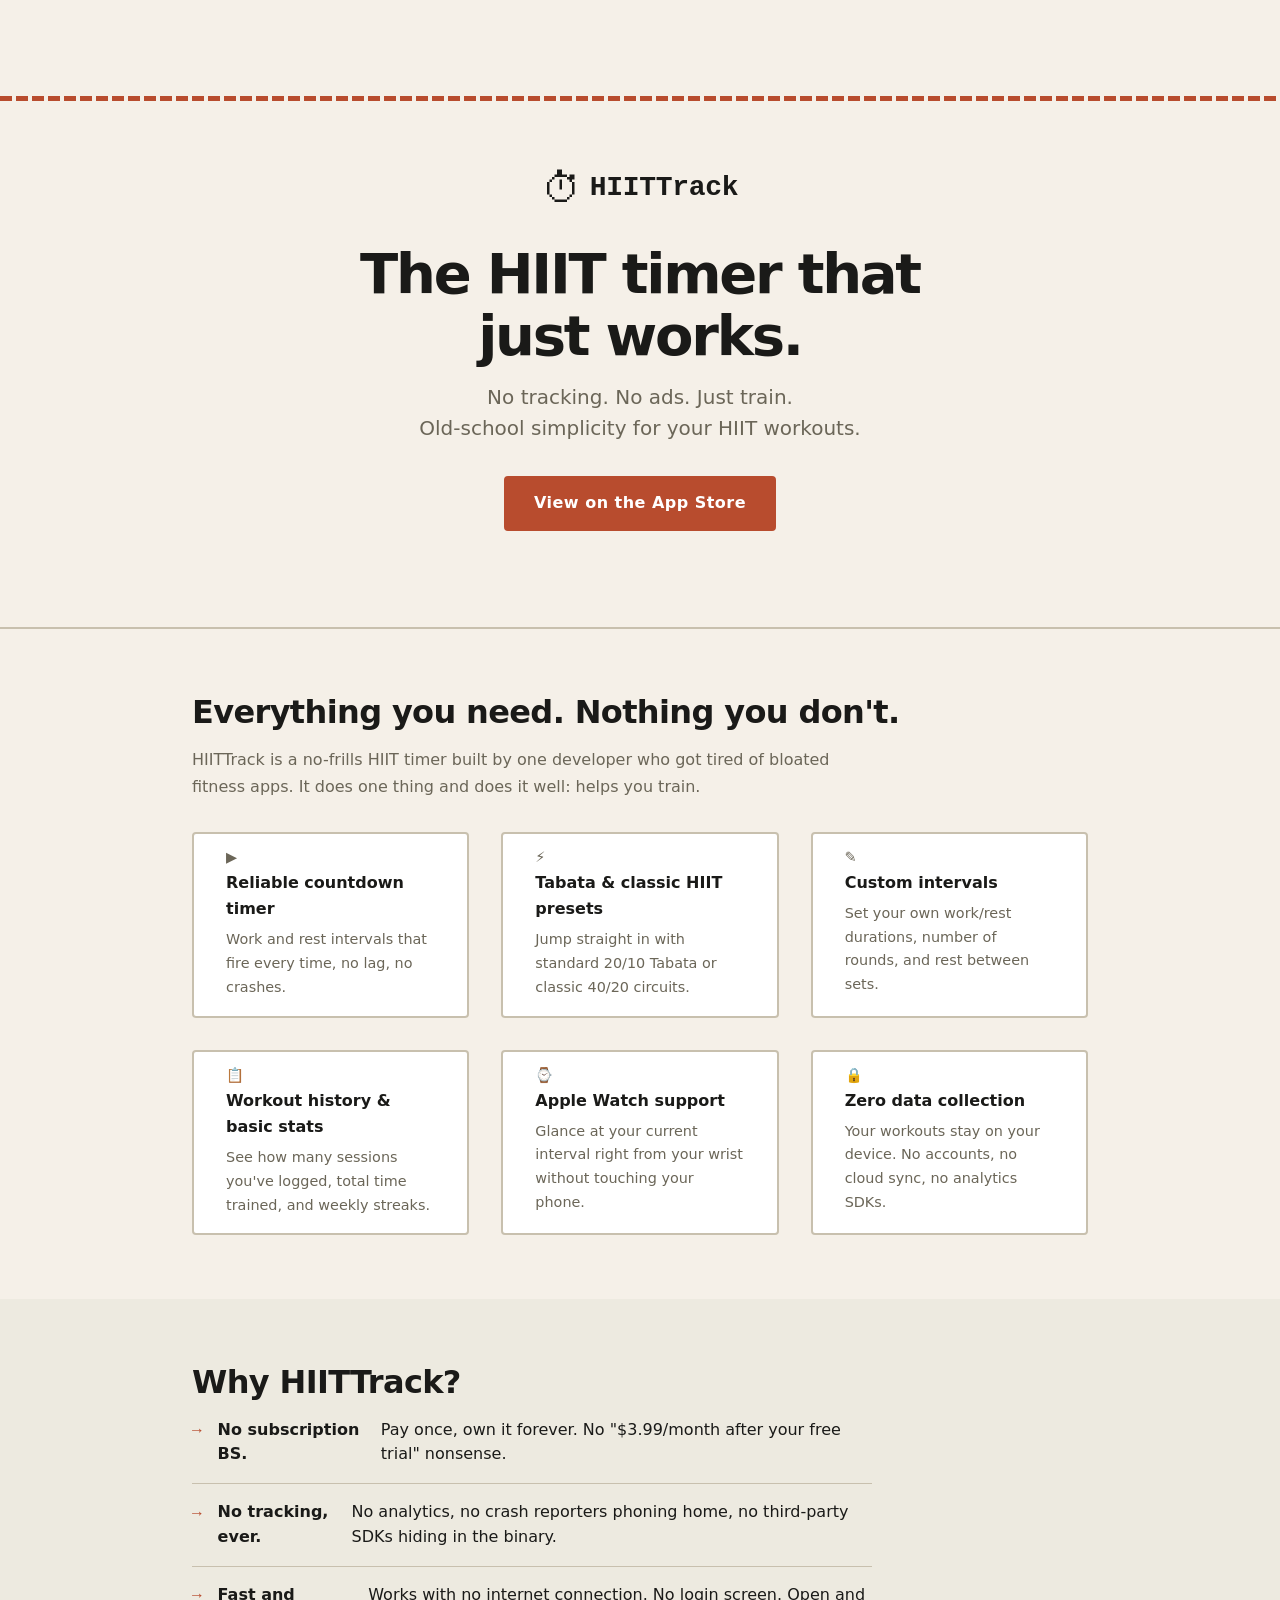
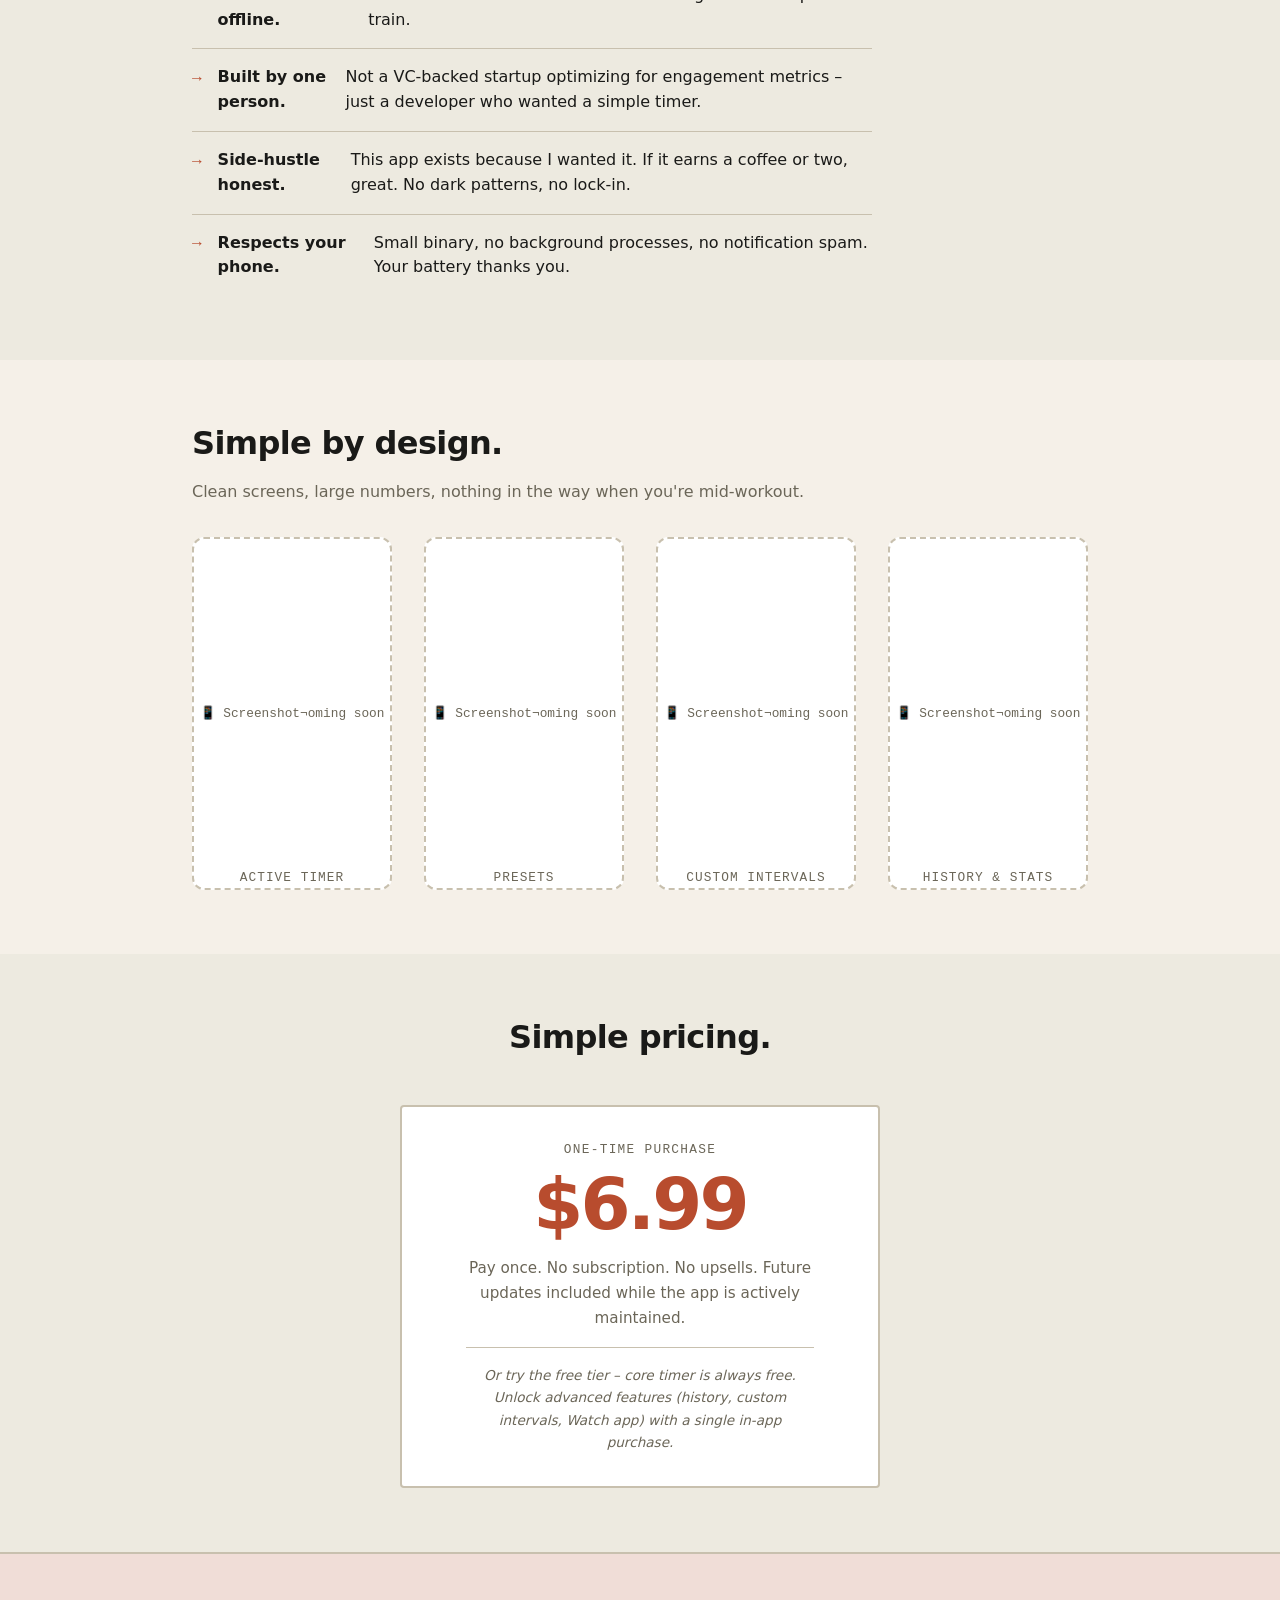
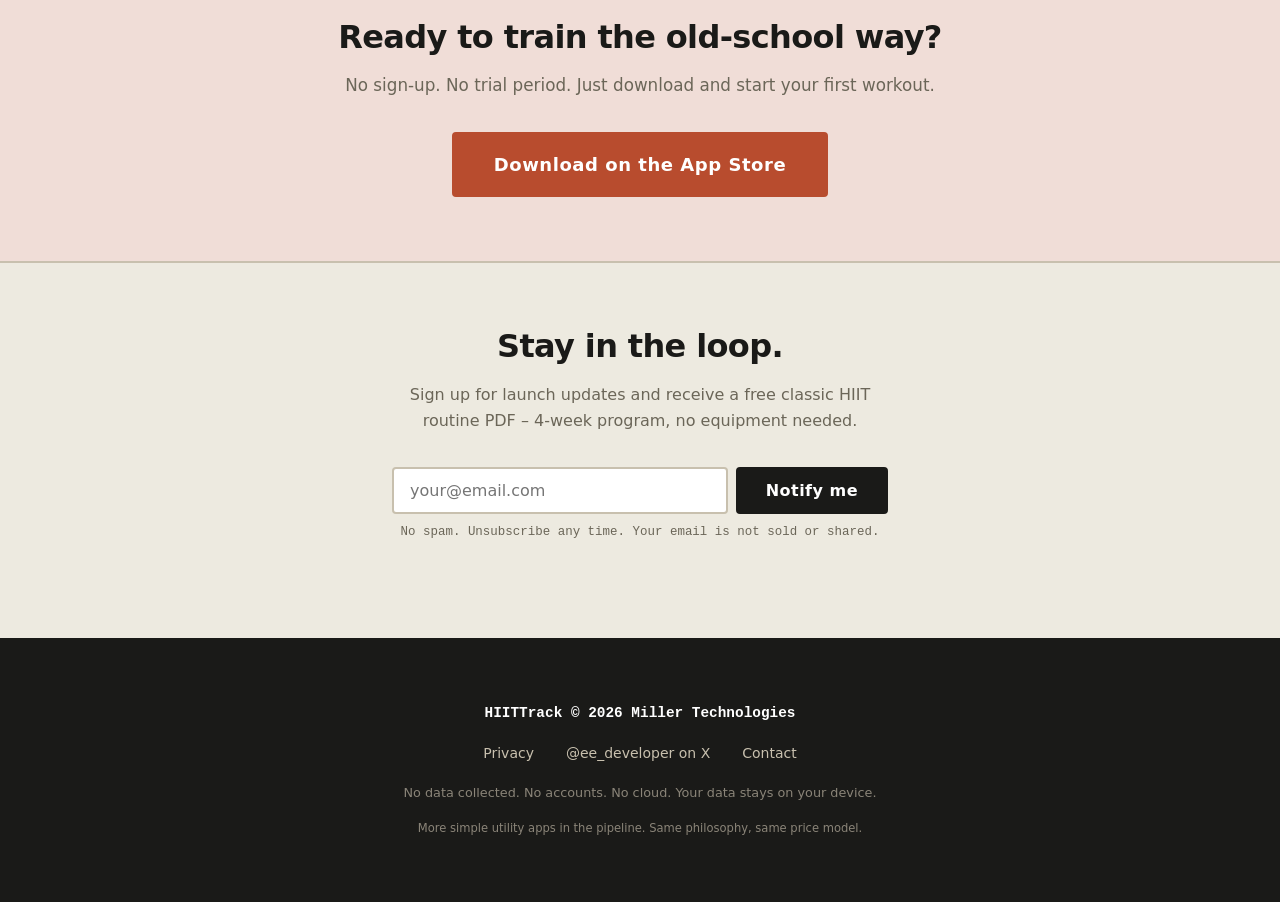
==== index.html @ 369be97a "Create HIITTrack landing site (index.html + style.css) and update README with deploy instructions Co" ====
<!DOCTYPE html>
<html lang="en">
<head>
  <meta charset="UTF-8" />
  <meta name="viewport" content="width=device-width, initial-scale=1.0" />
  <meta name="description" content="HIITTrack – No tracking, no ads, no subscriptions. A dead-simple HIIT timer and workout tracker for iOS. One-time purchase. Old-school reliability." />
  <meta name="theme-color" content="#f5f0e8" />
  <!-- Open Graph -->
  <meta property="og:title" content="HIITTrack – Simple HIIT Timer for iOS" />
  <meta property="og:description" content="No tracking. No ads. Just train. Old-school simplicity for your HIIT workouts." />
  <meta property="og:type" content="website" />
  <!-- Replace with real deployed URL -->
  <meta property="og:url" content="https://millertech.github.io/hiittrack-web/" />
  <title>HIITTrack – Simple HIIT Timer for iOS</title>
  <link rel="stylesheet" href="style.css" />
</head>
<body>

  <!-- ===================== HEADER / HERO ===================== -->
  <header>
    <div class="container">
      <div class="logo-row">
        <!-- Replace with real app icon image: <img src="icon.png" alt="HIITTrack app icon" class="app-icon" /> -->
        <span class="app-icon-placeholder" aria-hidden="true">⏱</span>
        <span class="app-wordmark">HIITTrack</span>
      </div>
      <h1 class="hero-headline">The HIIT timer that just&nbsp;works.</h1>
      <p class="hero-tagline">No tracking. No ads. Just train.<br />Old-school simplicity for your HIIT workouts.</p>
      <!-- Replace href with real App Store link -->
      <a href="https://apps.apple.com/" class="btn-primary" target="_blank" rel="noopener">
        View on the App Store
      </a>
      <!-- Uncomment when not yet launched:
      <p class="coming-soon">Coming soon to the App Store.</p>
      -->
    </div>
  </header>

  <main>

    <!-- ===================== APP DESCRIPTION ===================== -->
    <section id="features">
      <div class="container">
        <h2>Everything you need. Nothing you don't.</h2>
        <p class="section-intro">
          HIITTrack is a no-frills HIIT timer built by one developer who got tired of bloated fitness apps.
          It does one thing and does it well: helps you train.
        </p>
        <ul class="feature-grid">
          <li>
            <span class="feature-icon" aria-hidden="true">▶</span>
            <strong>Reliable countdown timer</strong>
            <span>Work and rest intervals that fire every time, no lag, no crashes.</span>
          </li>
          <li>
            <span class="feature-icon" aria-hidden="true">⚡</span>
            <strong>Tabata &amp; classic HIIT presets</strong>
            <span>Jump straight in with standard 20/10 Tabata or classic 40/20 circuits.</span>
          </li>
          <li>
            <span class="feature-icon" aria-hidden="true">✎</span>
            <strong>Custom intervals</strong>
            <span>Set your own work/rest durations, number of rounds, and rest between sets.</span>
          </li>
          <li>
            <span class="feature-icon" aria-hidden="true">📋</span>
            <strong>Workout history &amp; basic stats</strong>
            <span>See how many sessions you've logged, total time trained, and weekly streaks.</span>
          </li>
          <li>
            <span class="feature-icon" aria-hidden="true">⌚</span>
            <strong>Apple Watch support</strong>
            <span>Glance at your current interval right from your wrist without touching your phone.</span>
          </li>
          <li>
            <span class="feature-icon" aria-hidden="true">🔒</span>
            <strong>Zero data collection</strong>
            <span>Your workouts stay on your device. No accounts, no cloud sync, no analytics SDKs.</span>
          </li>
        </ul>
      </div>
    </section>

    <!-- ===================== WHY THIS APP ===================== -->
    <section id="why" class="section-alt">
      <div class="container">
        <h2>Why HIITTrack?</h2>
        <ul class="why-list">
          <li><span class="bullet" aria-hidden="true">→</span> <strong>No subscription BS.</strong> Pay once, own it forever. No "$3.99/month after your free trial" nonsense.</li>
          <li><span class="bullet" aria-hidden="true">→</span> <strong>No tracking, ever.</strong> No analytics, no crash reporters phoning home, no third-party SDKs hiding in the binary.</li>
          <li><span class="bullet" aria-hidden="true">→</span> <strong>Fast and offline.</strong> Works with no internet connection. No login screen. Open and train.</li>
          <li><span class="bullet" aria-hidden="true">→</span> <strong>Built by one person.</strong> Not a VC-backed startup optimizing for engagement metrics – just a developer who wanted a simple timer.</li>
          <li><span class="bullet" aria-hidden="true">→</span> <strong>Side-hustle honest.</strong> This app exists because I wanted it. If it earns a coffee or two, great. No dark patterns, no lock-in.</li>
          <li><span class="bullet" aria-hidden="true">→</span> <strong>Respects your phone.</strong> Small binary, no background processes, no notification spam. Your battery thanks you.</li>
        </ul>
      </div>
    </section>

    <!-- ===================== SCREENSHOTS ===================== -->
    <section id="screenshots">
      <div class="container">
        <h2>Simple by design.</h2>
        <p class="section-intro">Clean screens, large numbers, nothing in the way when you're mid-workout.</p>
        <div class="screenshot-grid">
          <!-- Replace src with real screenshot files when available -->
          <figure>
            <img src="screenshots/screen-timer.png" alt="HIITTrack timer screen showing active workout countdown" loading="lazy" onerror="this.parentElement.classList.add('placeholder-fig')" />
            <figcaption>Active timer</figcaption>
          </figure>
          <figure>
            <img src="screenshots/screen-presets.png" alt="HIITTrack preset selection screen" loading="lazy" onerror="this.parentElement.classList.add('placeholder-fig')" />
            <figcaption>Presets</figcaption>
          </figure>
          <figure>
            <img src="screenshots/screen-custom.png" alt="HIITTrack custom interval configuration screen" loading="lazy" onerror="this.parentElement.classList.add('placeholder-fig')" />
            <figcaption>Custom intervals</figcaption>
          </figure>
          <figure>
            <img src="screenshots/screen-history.png" alt="HIITTrack workout history and stats screen" loading="lazy" onerror="this.parentElement.classList.add('placeholder-fig')" />
            <figcaption>History &amp; stats</figcaption>
          </figure>
        </div>
      </div>
    </section>

    <!-- ===================== PRICING ===================== -->
    <section id="pricing" class="section-alt">
      <div class="container pricing-container">
        <h2>Simple pricing.</h2>
        <div class="pricing-box">
          <p class="price-label">One-time purchase</p>
          <!-- Replace with actual price -->
          <p class="price-amount">$6.99</p>
          <p class="price-detail">Pay once. No subscription. No upsells. Future updates included while the app is actively maintained.</p>
          <p class="price-note">Or try the free tier – core timer is always free. Unlock advanced features (history, custom intervals, Watch app) with a single in-app purchase.</p>
        </div>
      </div>
    </section>

    <!-- ===================== CALL TO ACTION ===================== -->
    <section id="cta">
      <div class="container cta-container">
        <h2>Ready to train the old-school way?</h2>
        <p>No sign-up. No trial period. Just download and start your first workout.</p>
        <!-- Replace href with real App Store link -->
        <a href="https://apps.apple.com/" class="btn-primary btn-large" target="_blank" rel="noopener">
          <!-- Replace with real App Store badge SVG if desired -->
          Download on the App Store
        </a>
        <!-- Uncomment if not yet live:
        <p class="coming-soon">Not available yet – sign up below to be notified at launch.</p>
        -->
      </div>
    </section>

    <!-- ===================== EMAIL SIGNUP ===================== -->
    <section id="signup" class="section-alt">
      <div class="container signup-container">
        <h2>Stay in the loop.</h2>
        <p>Sign up for launch updates and receive a free classic HIIT routine PDF – 4-week program, no equipment needed.</p>

        <!--
          EMAIL FORM PLACEHOLDER
          ─────────────────────────────────────────────────────────────────────
          Replace the block below with your actual email provider embed code.
          Supported options (all free tiers available):
            • ConvertKit:  https://convertkit.com  → Landing Pages & Forms → Embed
            • Mailchimp:   https://mailchimp.com   → Audience → Signup forms → Embedded form
            • Beehiiv:     https://beehiiv.com     → Grow → Forms → Embed
          Paste the provider's <script> / <form> snippet in place of the
          <div class="email-placeholder"> block below.
          ─────────────────────────────────────────────────────────────────────
        -->
        <div class="email-placeholder">
          <form class="email-form" action="#" method="post" onsubmit="return false;">
            <label for="signup-email" class="sr-only">Email address</label>
            <input
              type="email"
              id="signup-email"
              name="email"
              placeholder="your@email.com"
              required
              autocomplete="email"
            />
            <button type="submit" class="btn-secondary">Notify me</button>
          </form>
          <p class="form-note">No spam. Unsubscribe any time. Your email is not sold or shared.</p>
        </div>
        <!-- End email form placeholder -->

      </div>
    </section>

  </main>

  <!-- ===================== FOOTER ===================== -->
  <footer>
    <div class="container footer-inner">
      <p class="footer-brand">HIITTrack &copy; <span id="year"></span> Miller Technologies</p>
      <nav class="footer-links" aria-label="Footer links">
        <!-- Replace with real privacy policy page or anchor if you create one -->
        <a href="#privacy">Privacy</a>
        <!-- Replace with real Twitter/X profile link -->
        <a href="https://x.com/ee_developer" target="_blank" rel="noopener">@ee_developer on X</a>
        <a href="mailto:support@millertech.dev">Contact</a>
      </nav>
      <p class="footer-note">No data collected. No accounts. No cloud. Your data stays on your device.</p>
      <p class="footer-note small">More simple utility apps in the pipeline. Same philosophy, same price model.</p>
    </div>
  </footer>

  <!-- Minimal inline JS: just set the copyright year dynamically -->
  <script>
    document.getElementById('year').textContent = new Date().getFullYear();
  </script>

</body>
</html>
---- style.css ----
/* ============================================================
   HIITTrack – style.css
   Retro-inspired, clean, mobile-first layout
   ============================================================ */

/* ── Reset & Base ─────────────────────────────────────────── */
*, *::before, *::after {
  box-sizing: border-box;
  margin: 0;
  padding: 0;
}

:root {
  /* Color palette – neutral light with warm paper tones */
  --color-bg:          #f5f0e8;
  --color-surface:     #ffffff;
  --color-surface-alt: #edeae0;
  --color-border:      #c8c0ae;
  --color-text:        #1a1a18;
  --color-text-muted:  #6b6658;
  --color-accent:      #b84c2e;   /* retro orange-red */
  --color-accent-dark: #8f3520;
  --color-accent-light:#f0ddd7;

  /* Typography */
  --font-sans:  system-ui, -apple-system, "Segoe UI", Helvetica, Arial, sans-serif;
  --font-mono:  "Courier New", Courier, monospace;

  /* Spacing */
  --space-xs:   0.5rem;
  --space-sm:   1rem;
  --space-md:   2rem;
  --space-lg:   4rem;
  --space-xl:   6rem;

  /* Misc */
  --radius:     4px;
  --border:     2px solid var(--color-border);
  --max-width:  960px;
}

html {
  scroll-behavior: smooth;
}

body {
  font-family: var(--font-sans);
  font-size: 1rem;
  line-height: 1.65;
  color: var(--color-text);
  background-color: var(--color-bg);
}

img {
  max-width: 100%;
  height: auto;
  display: block;
}

a {
  color: var(--color-accent);
  text-decoration: underline;
}
a:hover,
a:focus-visible {
  color: var(--color-accent-dark);
}

/* ── Utility ──────────────────────────────────────────────── */
.container {
  width: 100%;
  max-width: var(--max-width);
  margin-inline: auto;
  padding-inline: var(--space-md);
}

.sr-only {
  position: absolute;
  width: 1px; height: 1px;
  padding: 0; margin: -1px;
  overflow: hidden;
  clip: rect(0,0,0,0);
  white-space: nowrap;
  border: 0;
}

/* ── Buttons ──────────────────────────────────────────────── */
.btn-primary,
.btn-secondary {
  display: inline-block;
  padding: 0.75rem 1.75rem;
  font-family: var(--font-sans);
  font-size: 1rem;
  font-weight: 700;
  letter-spacing: 0.03em;
  text-decoration: none;
  border-radius: var(--radius);
  cursor: pointer;
  transition: background-color 0.15s, color 0.15s, transform 0.1s;
}

.btn-primary {
  background-color: var(--color-accent);
  color: #fff;
  border: 2px solid var(--color-accent);
}
.btn-primary:hover,
.btn-primary:focus-visible {
  background-color: var(--color-accent-dark);
  border-color: var(--color-accent-dark);
  color: #fff;
  transform: translateY(-1px);
}

.btn-large {
  font-size: 1.125rem;
  padding: 1rem 2.5rem;
}

.btn-secondary {
  background-color: var(--color-text);
  color: #fff;
  border: 2px solid var(--color-text);
}
.btn-secondary:hover,
.btn-secondary:focus-visible {
  background-color: #333;
  border-color: #333;
  color: #fff;
  transform: translateY(-1px);
}

/* ── Section shared ───────────────────────────────────────── */
section {
  padding-block: var(--space-lg);
}

.section-alt {
  background-color: var(--color-surface-alt);
}

h2 {
  font-size: clamp(1.5rem, 3vw, 2rem);
  font-weight: 800;
  letter-spacing: -0.02em;
  line-height: 1.2;
  margin-bottom: var(--space-sm);
}

.section-intro {
  max-width: 640px;
  color: var(--color-text-muted);
  margin-bottom: var(--space-md);
}

/* ── Header / Hero ────────────────────────────────────────── */
header {
  background-color: var(--color-bg);
  border-bottom: var(--border);
  padding-block: var(--space-xl);
  text-align: center;
}

/* Retro top rule */
header::before {
  content: "";
  display: block;
  height: 5px;
  background: repeating-linear-gradient(
    90deg,
    var(--color-accent) 0px,
    var(--color-accent) 12px,
    transparent 12px,
    transparent 16px
  );
  margin-bottom: var(--space-lg);
}

.logo-row {
  display: flex;
  align-items: center;
  justify-content: center;
  gap: var(--space-xs);
  margin-bottom: var(--space-md);
}

.app-icon-placeholder {
  font-size: 2.5rem;
  line-height: 1;
}

/* Replace with real icon: <img src="icon.png" class="app-icon" /> */
.app-icon {
  width: 60px;
  height: 60px;
  border-radius: 14px;
}

.app-wordmark {
  font-family: var(--font-mono);
  font-size: 1.75rem;
  font-weight: 700;
  letter-spacing: -0.01em;
  color: var(--color-text);
}

.hero-headline {
  font-size: clamp(2rem, 6vw, 3.5rem);
  font-weight: 900;
  letter-spacing: -0.04em;
  line-height: 1.1;
  margin-bottom: var(--space-sm);
  max-width: 700px;
  margin-inline: auto;
}

.hero-tagline {
  font-size: clamp(1rem, 2.5vw, 1.25rem);
  color: var(--color-text-muted);
  margin-bottom: var(--space-md);
  line-height: 1.55;
}

.coming-soon {
  display: inline-block;
  margin-top: var(--space-sm);
  font-family: var(--font-mono);
  font-size: 0.875rem;
  color: var(--color-text-muted);
  border: 1px dashed var(--color-border);
  padding: 0.35rem 0.8rem;
  border-radius: var(--radius);
}

/* ── Features grid ────────────────────────────────────────── */
.feature-grid {
  list-style: none;
  display: grid;
  grid-template-columns: repeat(auto-fill, minmax(260px, 1fr));
  gap: var(--space-md);
  margin-top: var(--space-md);
}

.feature-grid li {
  display: flex;
  flex-direction: column;
  gap: 0.35rem;
  padding: var(--space-sm) var(--space-md);
  background: var(--color-surface);
  border: var(--border);
  border-radius: var(--radius);
}

.feature-icon {
  font-size: 1.4rem;
  line-height: 1;
}

.feature-grid strong {
  font-size: 1rem;
  font-weight: 700;
}

.feature-grid span {
  font-size: 0.9rem;
  color: var(--color-text-muted);
}

/* ── Why list ─────────────────────────────────────────────── */
.why-list {
  list-style: none;
  display: flex;
  flex-direction: column;
  gap: var(--space-sm);
  margin-top: var(--space-sm);
  max-width: 680px;
}

.why-list li {
  display: flex;
  gap: var(--space-sm);
  font-size: 1rem;
  line-height: 1.55;
  padding-bottom: var(--space-sm);
  border-bottom: 1px solid var(--color-border);
}

.why-list li:last-child {
  border-bottom: none;
}

.bullet {
  flex-shrink: 0;
  font-family: var(--font-mono);
  font-weight: 700;
  color: var(--color-accent);
  margin-top: 0.1em;
}

/* ── Screenshots ──────────────────────────────────────────── */
.screenshot-grid {
  display: grid;
  grid-template-columns: repeat(auto-fill, minmax(180px, 1fr));
  gap: var(--space-md);
  margin-top: var(--space-md);
}

.screenshot-grid figure {
  display: flex;
  flex-direction: column;
  align-items: center;
  gap: var(--space-xs);
}

.screenshot-grid img {
  width: 100%;
  border: var(--border);
  border-radius: 12px;
  background-color: var(--color-surface-alt);
  /* Ensures placeholder box is visible before real images are added */
  min-height: 320px;
  object-fit: cover;
}

/* Shown when the image src 404s */
.screenshot-grid .placeholder-fig img {
  opacity: 0;
}
.screenshot-grid .placeholder-fig {
  position: relative;
  border: 2px dashed var(--color-border);
  border-radius: 12px;
  min-height: 340px;
  background-color: var(--color-surface);
  display: flex;
  flex-direction: column;
  align-items: center;
  justify-content: center;
}
.screenshot-grid .placeholder-fig::before {
  content: "📱 Screenshot\Acoming soon";  /* \A = newline in CSS content */
  white-space: pre;
  text-align: center;
  font-family: var(--font-mono);
  font-size: 0.8rem;
  color: var(--color-text-muted);
  position: absolute;
  top: 50%;
  left: 50%;
  transform: translate(-50%, -50%);
  line-height: 1.8;
}

.screenshot-grid figcaption {
  font-size: 0.8rem;
  font-family: var(--font-mono);
  color: var(--color-text-muted);
  text-transform: uppercase;
  letter-spacing: 0.08em;
}

/* ── Pricing ──────────────────────────────────────────────── */
.pricing-container {
  text-align: center;
}

.pricing-box {
  display: inline-block;
  margin-top: var(--space-md);
  padding: var(--space-md) var(--space-lg);
  background: var(--color-surface);
  border: var(--border);
  border-radius: var(--radius);
  max-width: 480px;
  text-align: center;
}

.price-label {
  font-family: var(--font-mono);
  font-size: 0.8rem;
  text-transform: uppercase;
  letter-spacing: 0.1em;
  color: var(--color-text-muted);
  margin-bottom: var(--space-xs);
}

.price-amount {
  font-size: clamp(3rem, 8vw, 4.5rem);
  font-weight: 900;
  letter-spacing: -0.04em;
  color: var(--color-accent);
  line-height: 1;
  margin-bottom: var(--space-sm);
}

.price-detail {
  font-size: 0.95rem;
  color: var(--color-text-muted);
  margin-bottom: var(--space-sm);
}

.price-note {
  font-size: 0.85rem;
  color: var(--color-text-muted);
  font-style: italic;
  border-top: 1px solid var(--color-border);
  padding-top: var(--space-sm);
}

/* ── Call to Action ───────────────────────────────────────── */
#cta {
  background-color: var(--color-accent-light);
  border-top: var(--border);
  border-bottom: var(--border);
}

.cta-container {
  text-align: center;
}

.cta-container p {
  color: var(--color-text-muted);
  margin-bottom: var(--space-md);
  font-size: 1.05rem;
}

/* ── Email Signup ─────────────────────────────────────────── */
.signup-container {
  max-width: 560px;
  text-align: center;
}

.signup-container p {
  color: var(--color-text-muted);
  margin-bottom: var(--space-md);
}

.email-placeholder {
  margin-top: var(--space-sm);
}

.email-form {
  display: flex;
  gap: var(--space-xs);
  flex-wrap: wrap;
  justify-content: center;
}

.email-form input[type="email"] {
  flex: 1 1 220px;
  padding: 0.75rem 1rem;
  font-size: 1rem;
  font-family: var(--font-sans);
  border: var(--border);
  border-radius: var(--radius);
  background: var(--color-surface);
  color: var(--color-text);
  outline: none;
  min-width: 0;
}

.email-form input[type="email"]:focus {
  border-color: var(--color-accent);
  box-shadow: 0 0 0 3px var(--color-accent-light);
}

.form-note {
  margin-top: var(--space-xs);
  font-size: 0.78rem;
  color: var(--color-text-muted);
  font-family: var(--font-mono);
}

/* ── Footer ───────────────────────────────────────────────── */
footer {
  background-color: var(--color-text);
  color: #d8d4cc;
  padding-block: var(--space-lg);
  text-align: center;
}

.footer-inner {
  display: flex;
  flex-direction: column;
  align-items: center;
  gap: var(--space-sm);
}

.footer-brand {
  font-family: var(--font-mono);
  font-size: 0.9rem;
  font-weight: 700;
  color: #fff;
}

.footer-links {
  display: flex;
  flex-wrap: wrap;
  justify-content: center;
  gap: var(--space-sm) var(--space-md);
}

.footer-links a {
  color: #c8c0ae;
  font-size: 0.875rem;
  text-decoration: none;
  border-bottom: 1px solid transparent;
  transition: border-color 0.15s, color 0.15s;
}
.footer-links a:hover,
.footer-links a:focus-visible {
  color: #fff;
  border-bottom-color: #fff;
}

.footer-note {
  font-size: 0.8rem;
  color: #8a8478;
  max-width: 520px;
}

.footer-note.small {
  font-size: 0.72rem;
}

/* ── Responsive tweaks ────────────────────────────────────── */
@media (max-width: 640px) {
  header {
    padding-block: var(--space-lg);
  }

  header::before {
    margin-bottom: var(--space-md);
  }

  .feature-grid {
    grid-template-columns: 1fr;
  }

  .screenshot-grid {
    grid-template-columns: repeat(2, 1fr);
  }

  .pricing-box {
    padding: var(--space-md);
  }

  .btn-large {
    font-size: 1rem;
    padding: 0.85rem 1.75rem;
  }
}

@media (max-width: 400px) {
  .screenshot-grid {
    grid-template-columns: 1fr 1fr;
  }

  .email-form {
    flex-direction: column;
  }

  .email-form input[type="email"],
  .email-form .btn-secondary {
    width: 100%;
  }
}

/* ── Print ────────────────────────────────────────────────── */
@media print {
  header::before,
  .btn-primary,
  .btn-secondary,
  #signup {
    display: none;
  }
}
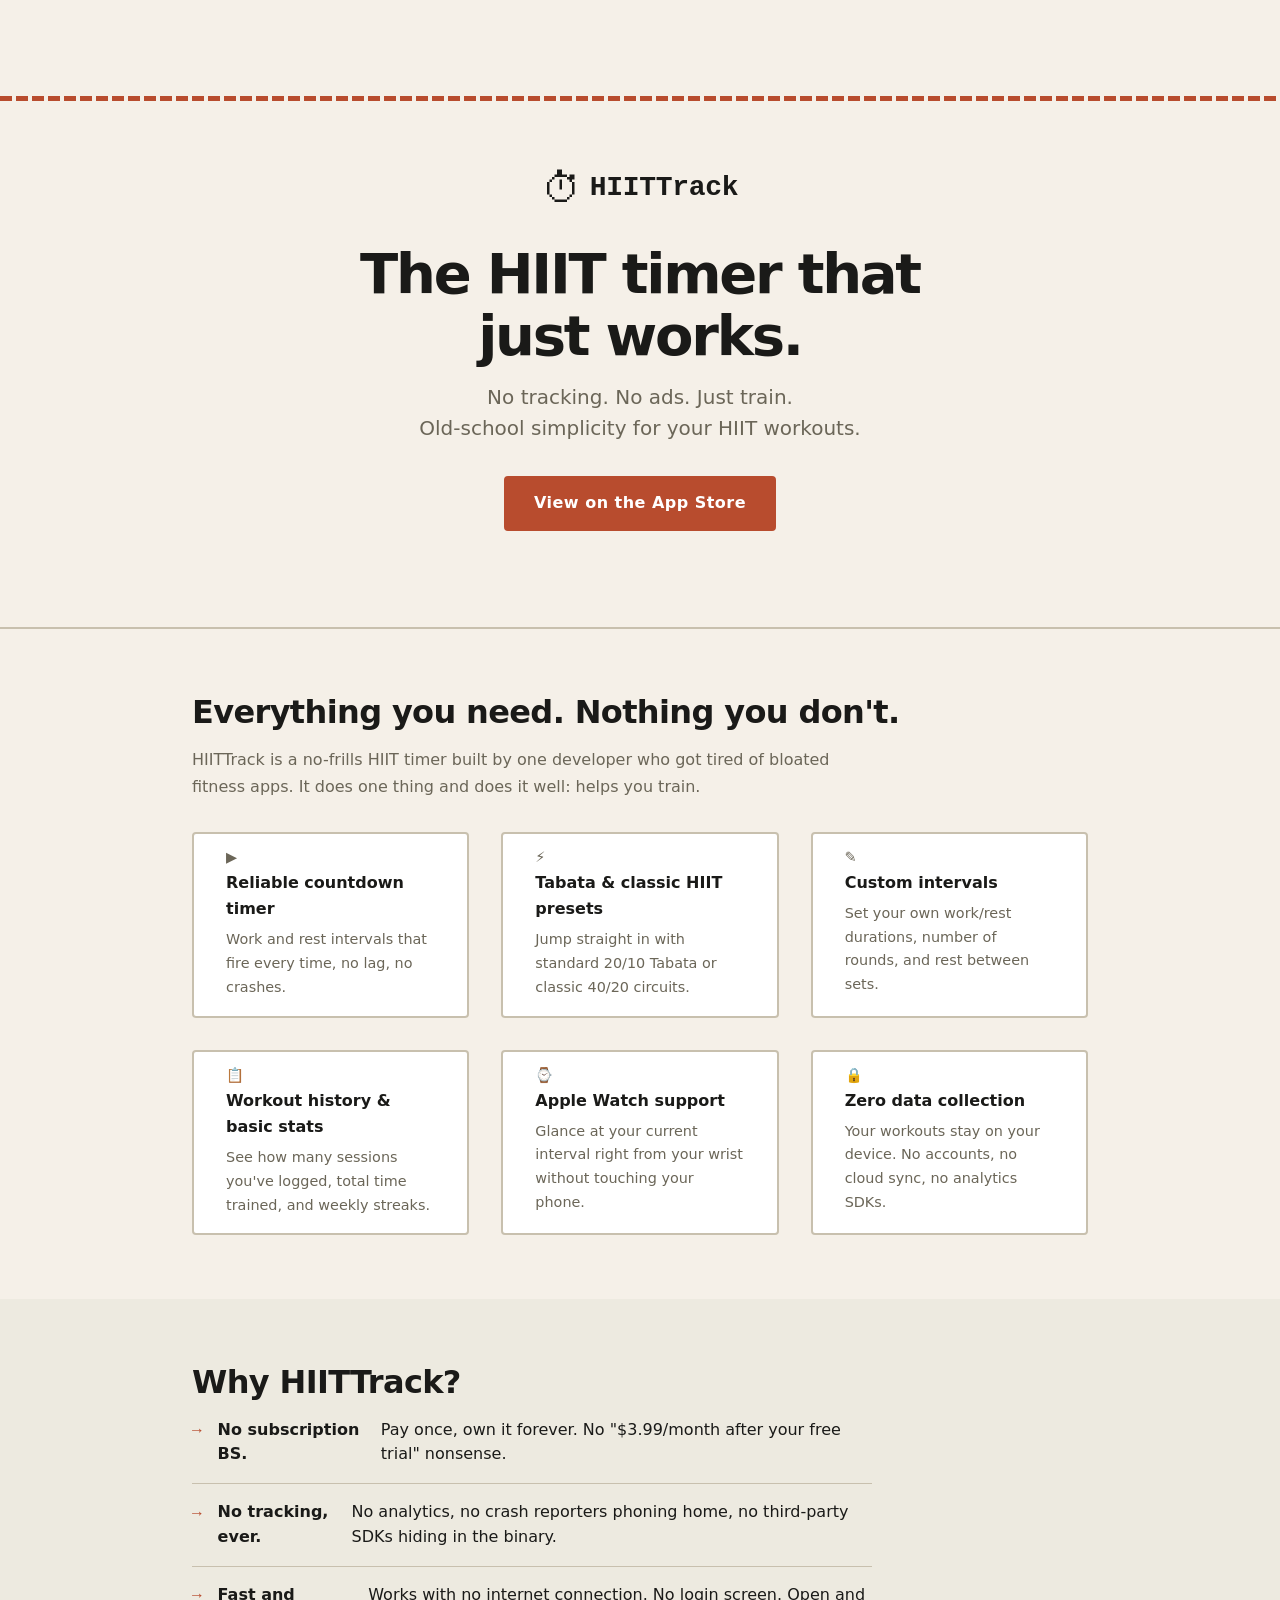
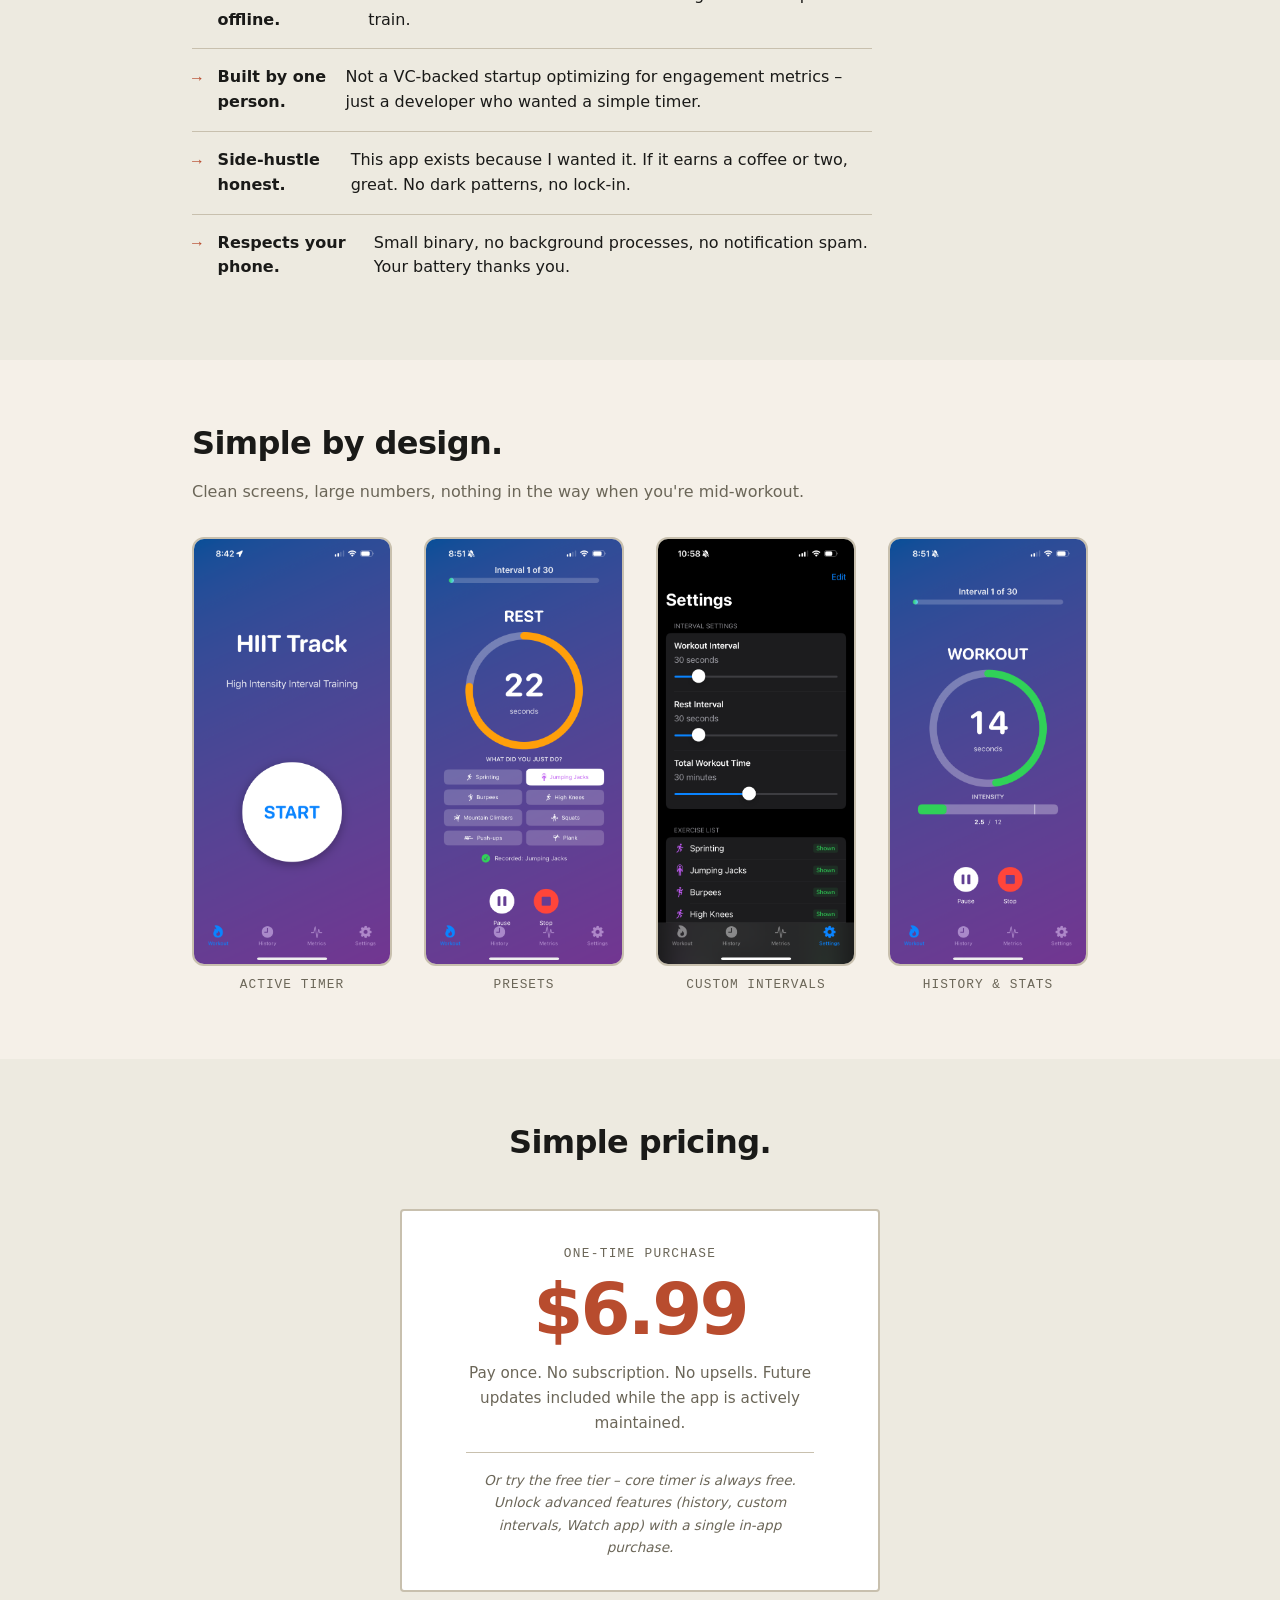
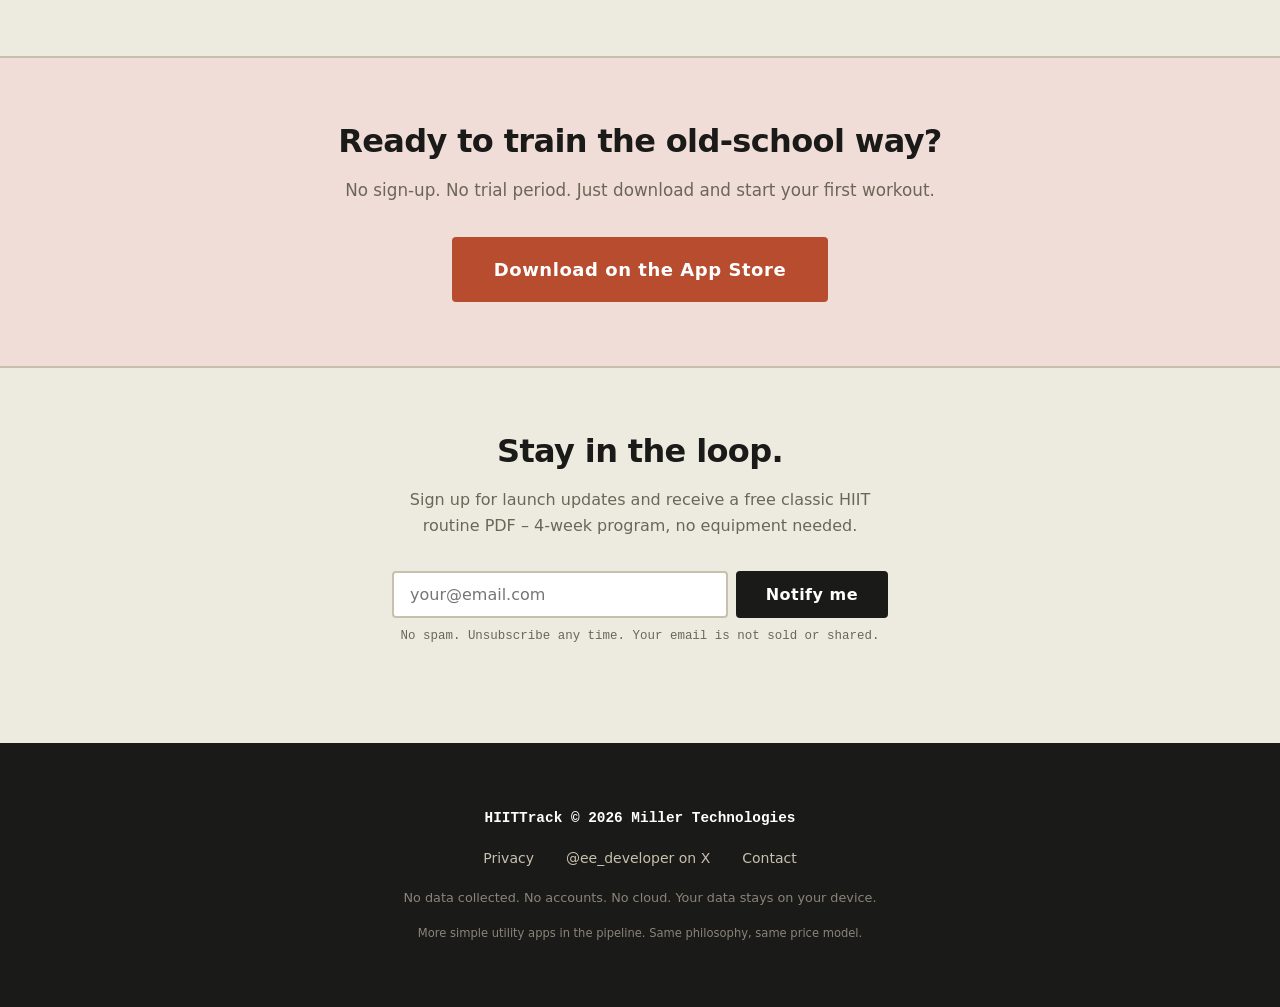
==== commit cea263a6: "update" ====
--- a/index.html
+++ b/index.html
@@ -10,7 +10,7 @@
   <meta property="og:description" content="No tracking. No ads. Just train. Old-school simplicity for your HIIT workouts." />
   <meta property="og:type" content="website" />
   <!-- Replace with real deployed URL -->
-  <meta property="og:url" content="https://millertech.github.io/hiittrack-web/" />
+  <meta property="og:url" content="https://www.hiittrack.com/" />
   <title>HIITTrack – Simple HIIT Timer for iOS</title>
   <link rel="stylesheet" href="style.css" />
 </head>
@@ -104,19 +104,19 @@
         <div class="screenshot-grid">
           <!-- Replace src with real screenshot files when available -->
           <figure>
-            <img src="screenshots/screen-timer.png" alt="HIITTrack timer screen showing active workout countdown" loading="lazy" onerror="this.parentElement.classList.add('placeholder-fig')" />
+            <img src="screenshots/screen-timer.PNG" alt="HIITTrack timer screen showing active workout countdown" loading="lazy" onerror="this.parentElement.classList.add('placeholder-fig')" />
             <figcaption>Active timer</figcaption>
           </figure>
           <figure>
-            <img src="screenshots/screen-presets.png" alt="HIITTrack preset selection screen" loading="lazy" onerror="this.parentElement.classList.add('placeholder-fig')" />
+            <img src="screenshots/screen-presets.PNG" alt="HIITTrack preset selection screen" loading="lazy" onerror="this.parentElement.classList.add('placeholder-fig')" />
             <figcaption>Presets</figcaption>
           </figure>
           <figure>
-            <img src="screenshots/screen-custom.png" alt="HIITTrack custom interval configuration screen" loading="lazy" onerror="this.parentElement.classList.add('placeholder-fig')" />
+            <img src="screenshots/screen-custom.PNG" alt="HIITTrack custom interval configuration screen" loading="lazy" onerror="this.parentElement.classList.add('placeholder-fig')" />
             <figcaption>Custom intervals</figcaption>
           </figure>
           <figure>
-            <img src="screenshots/screen-history.png" alt="HIITTrack workout history and stats screen" loading="lazy" onerror="this.parentElement.classList.add('placeholder-fig')" />
+            <img src="screenshots/screen-history.PNG" alt="HIITTrack workout history and stats screen" loading="lazy" onerror="this.parentElement.classList.add('placeholder-fig')" />
             <figcaption>History &amp; stats</figcaption>
           </figure>
         </div>
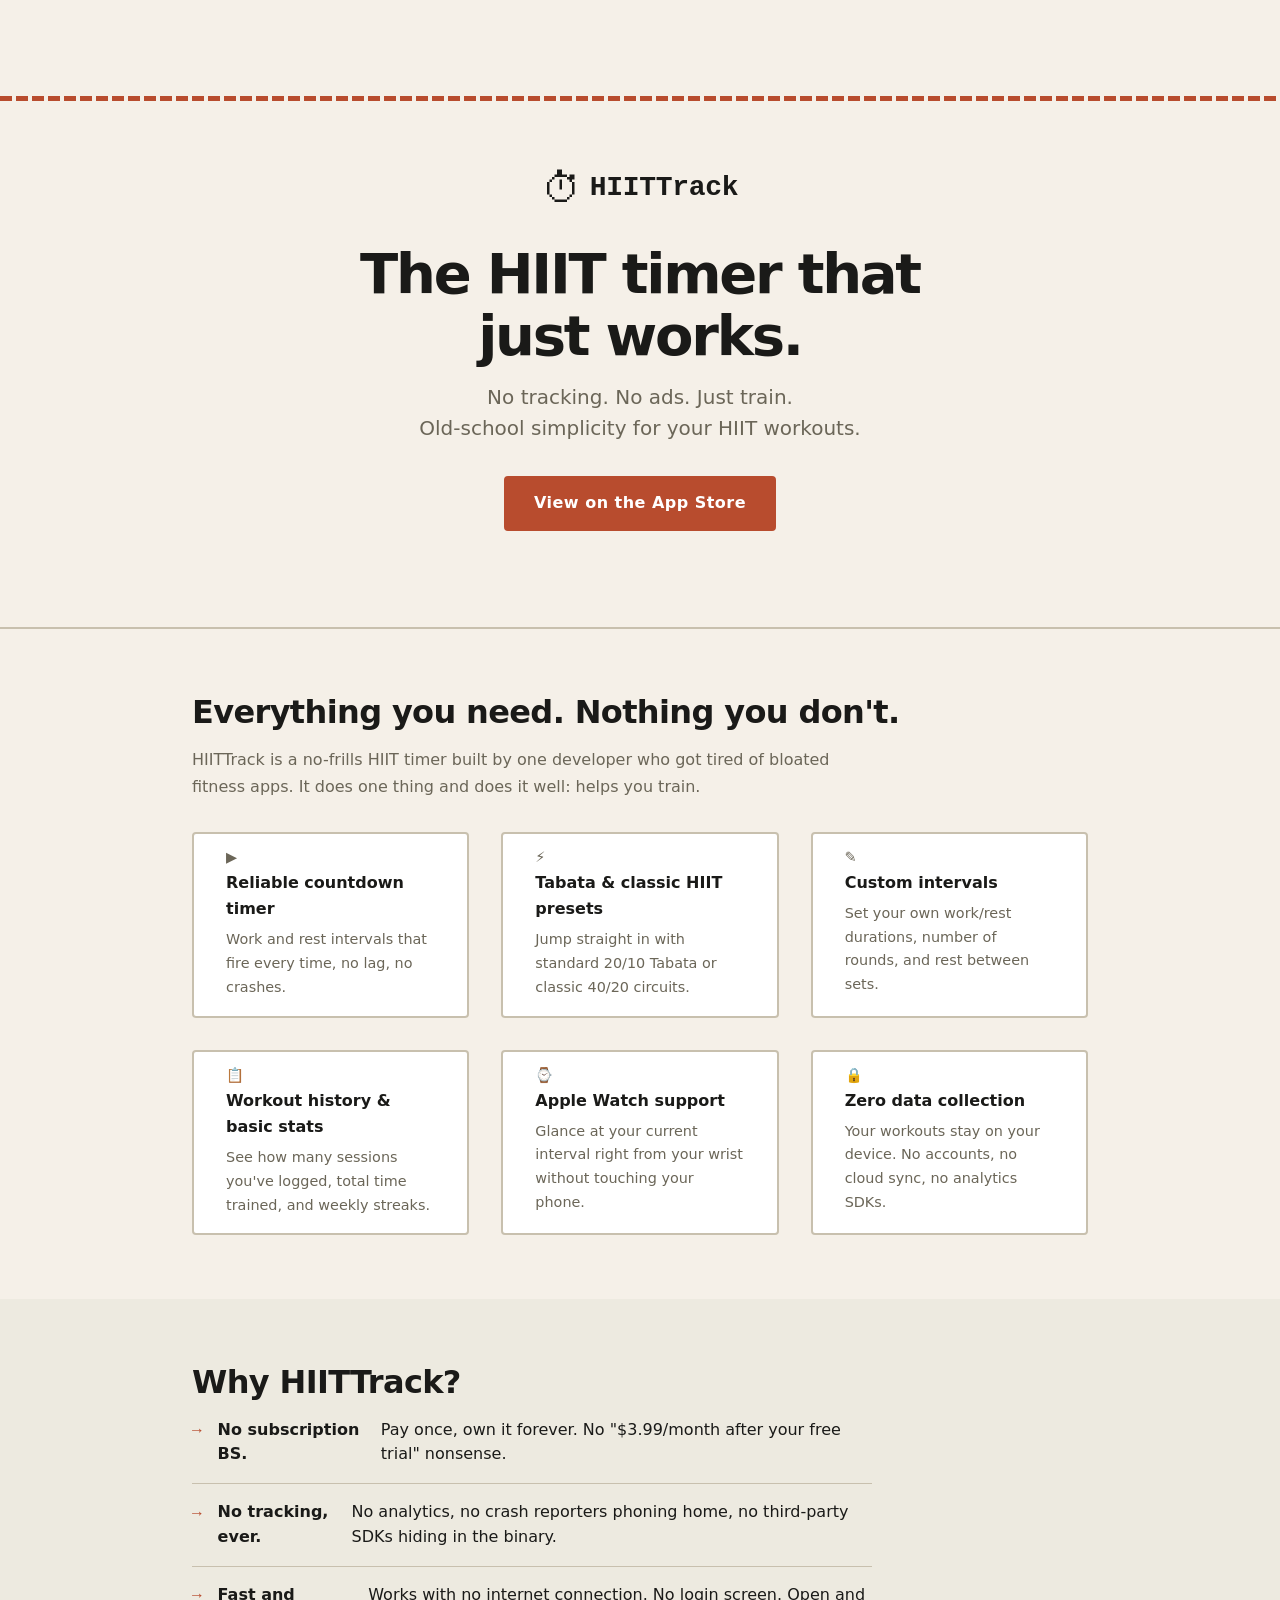
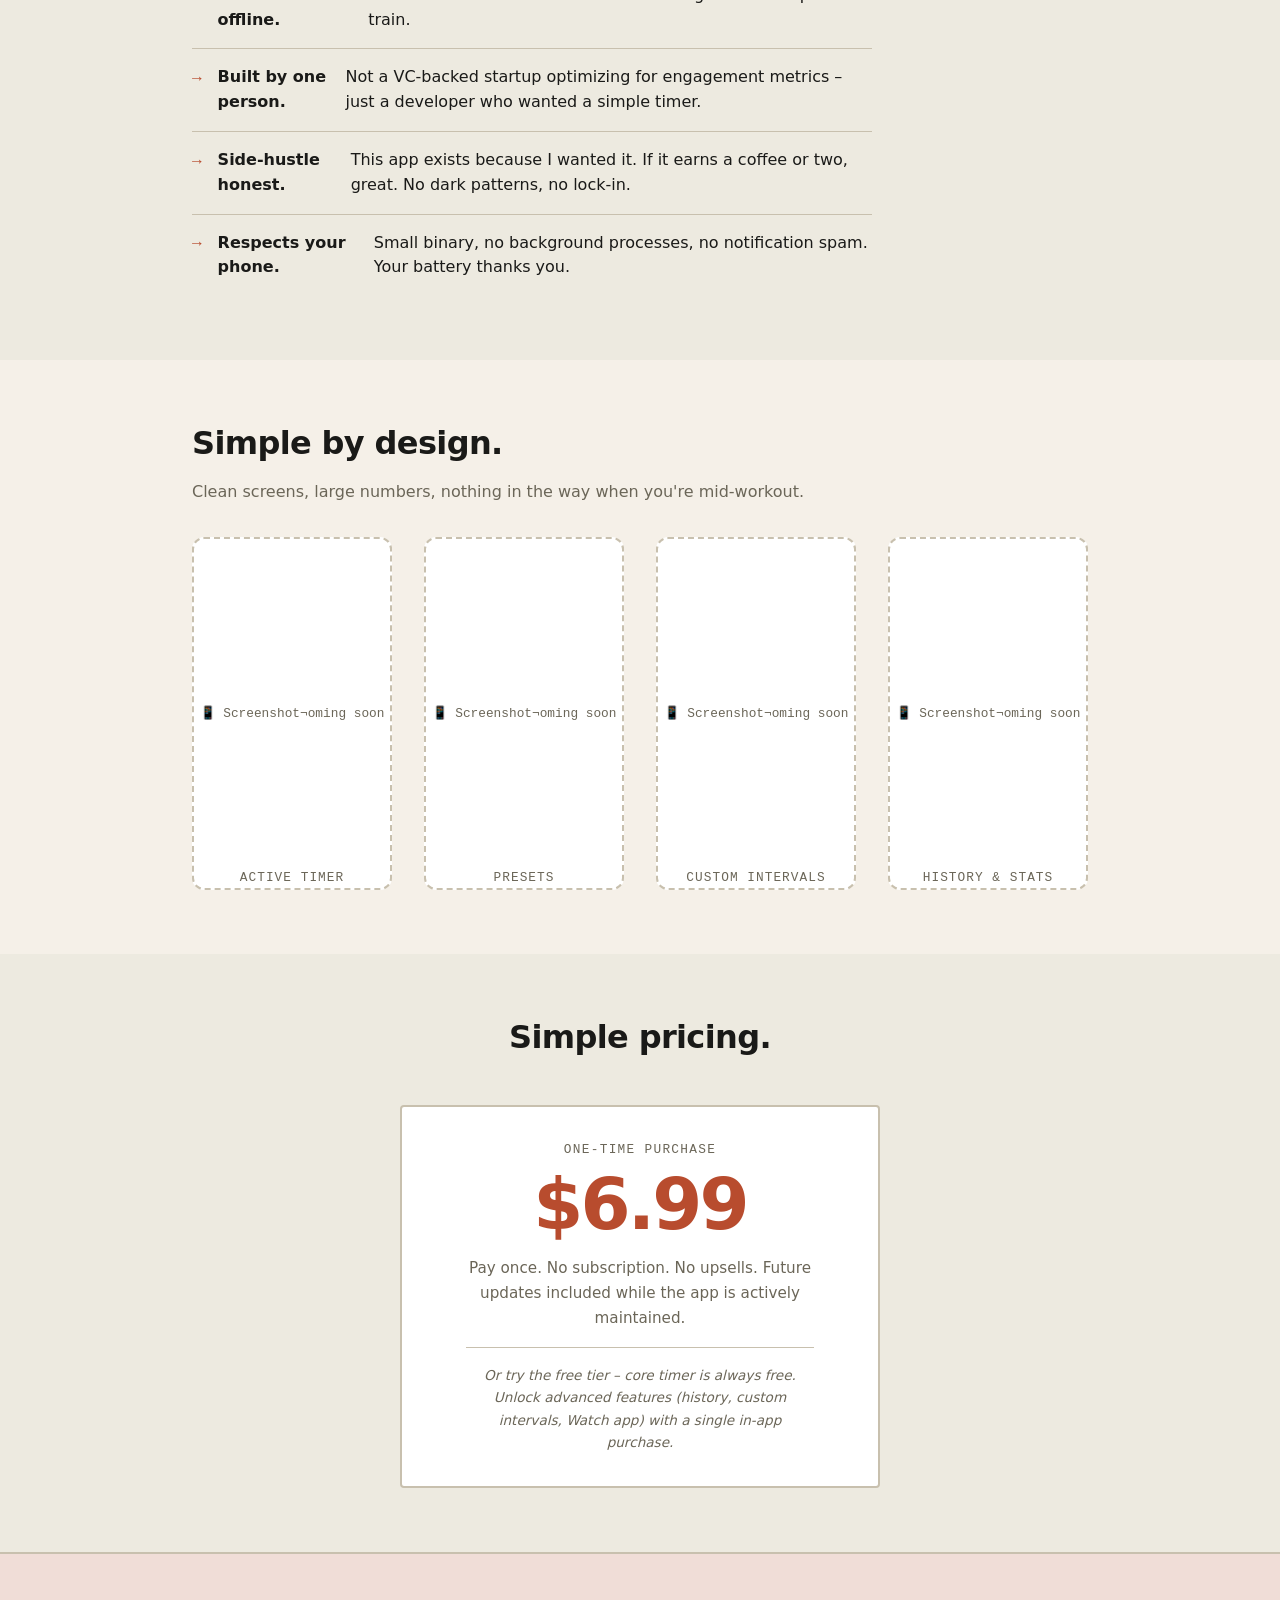
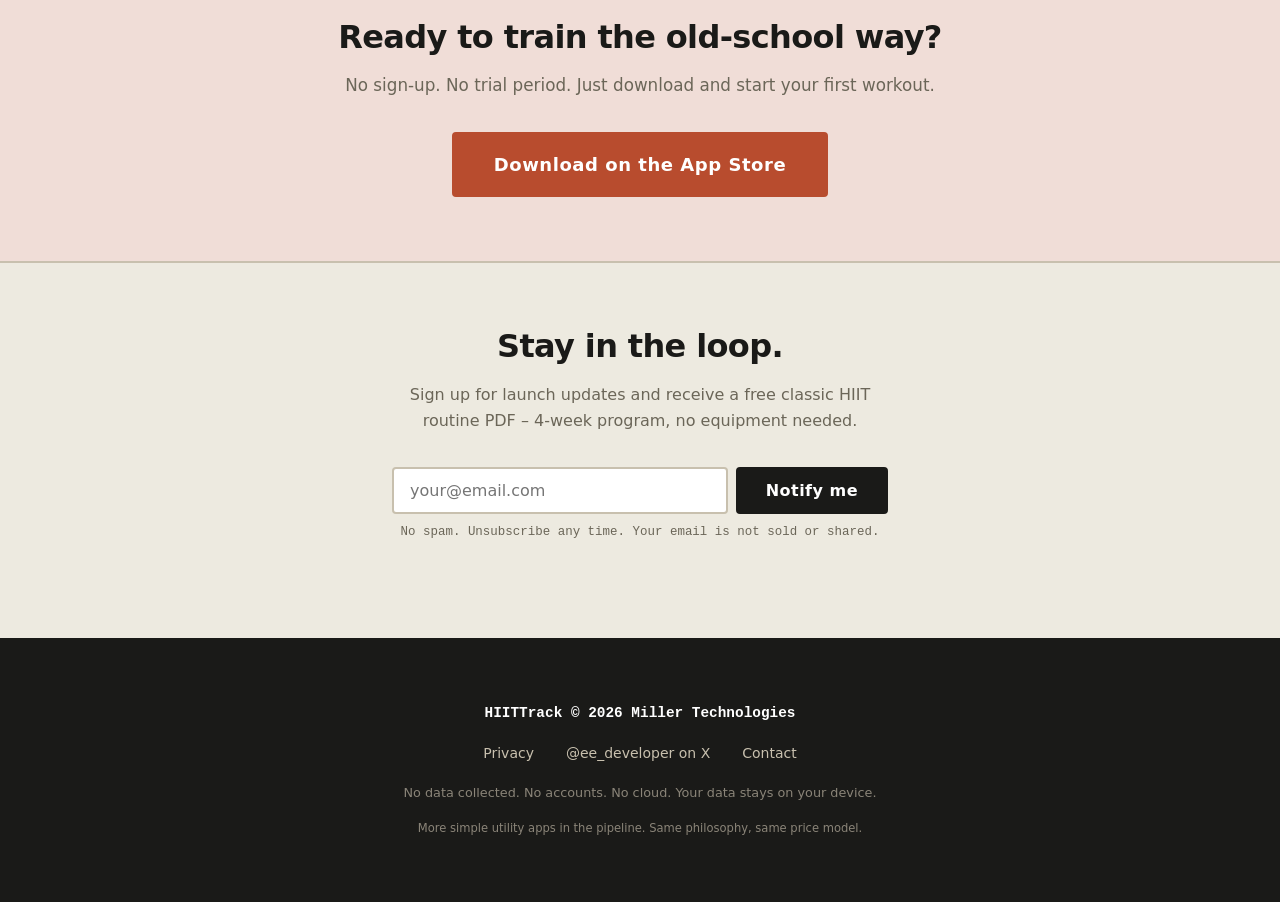
==== commit 3af0730f: "Fix screenshot extensions: .PNG → .png to match actual filenames" ====
--- a/index.html
+++ b/index.html
@@ -104,19 +104,19 @@
         <div class="screenshot-grid">
           <!-- Replace src with real screenshot files when available -->
           <figure>
-            <img src="screenshots/screen-timer.PNG" alt="HIITTrack timer screen showing active workout countdown" loading="lazy" onerror="this.parentElement.classList.add('placeholder-fig')" />
+            <img src="screenshots/screen-timer.png" alt="HIITTrack timer screen showing active workout countdown" loading="lazy" onerror="this.parentElement.classList.add('placeholder-fig')" />
             <figcaption>Active timer</figcaption>
           </figure>
           <figure>
-            <img src="screenshots/screen-presets.PNG" alt="HIITTrack preset selection screen" loading="lazy" onerror="this.parentElement.classList.add('placeholder-fig')" />
+            <img src="screenshots/screen-presets.png" alt="HIITTrack preset selection screen" loading="lazy" onerror="this.parentElement.classList.add('placeholder-fig')" />
             <figcaption>Presets</figcaption>
           </figure>
           <figure>
-            <img src="screenshots/screen-custom.PNG" alt="HIITTrack custom interval configuration screen" loading="lazy" onerror="this.parentElement.classList.add('placeholder-fig')" />
+            <img src="screenshots/screen-custom.png" alt="HIITTrack custom interval configuration screen" loading="lazy" onerror="this.parentElement.classList.add('placeholder-fig')" />
             <figcaption>Custom intervals</figcaption>
           </figure>
           <figure>
-            <img src="screenshots/screen-history.PNG" alt="HIITTrack workout history and stats screen" loading="lazy" onerror="this.parentElement.classList.add('placeholder-fig')" />
+            <img src="screenshots/screen-history.png" alt="HIITTrack workout history and stats screen" loading="lazy" onerror="this.parentElement.classList.add('placeholder-fig')" />
             <figcaption>History &amp; stats</figcaption>
           </figure>
         </div>
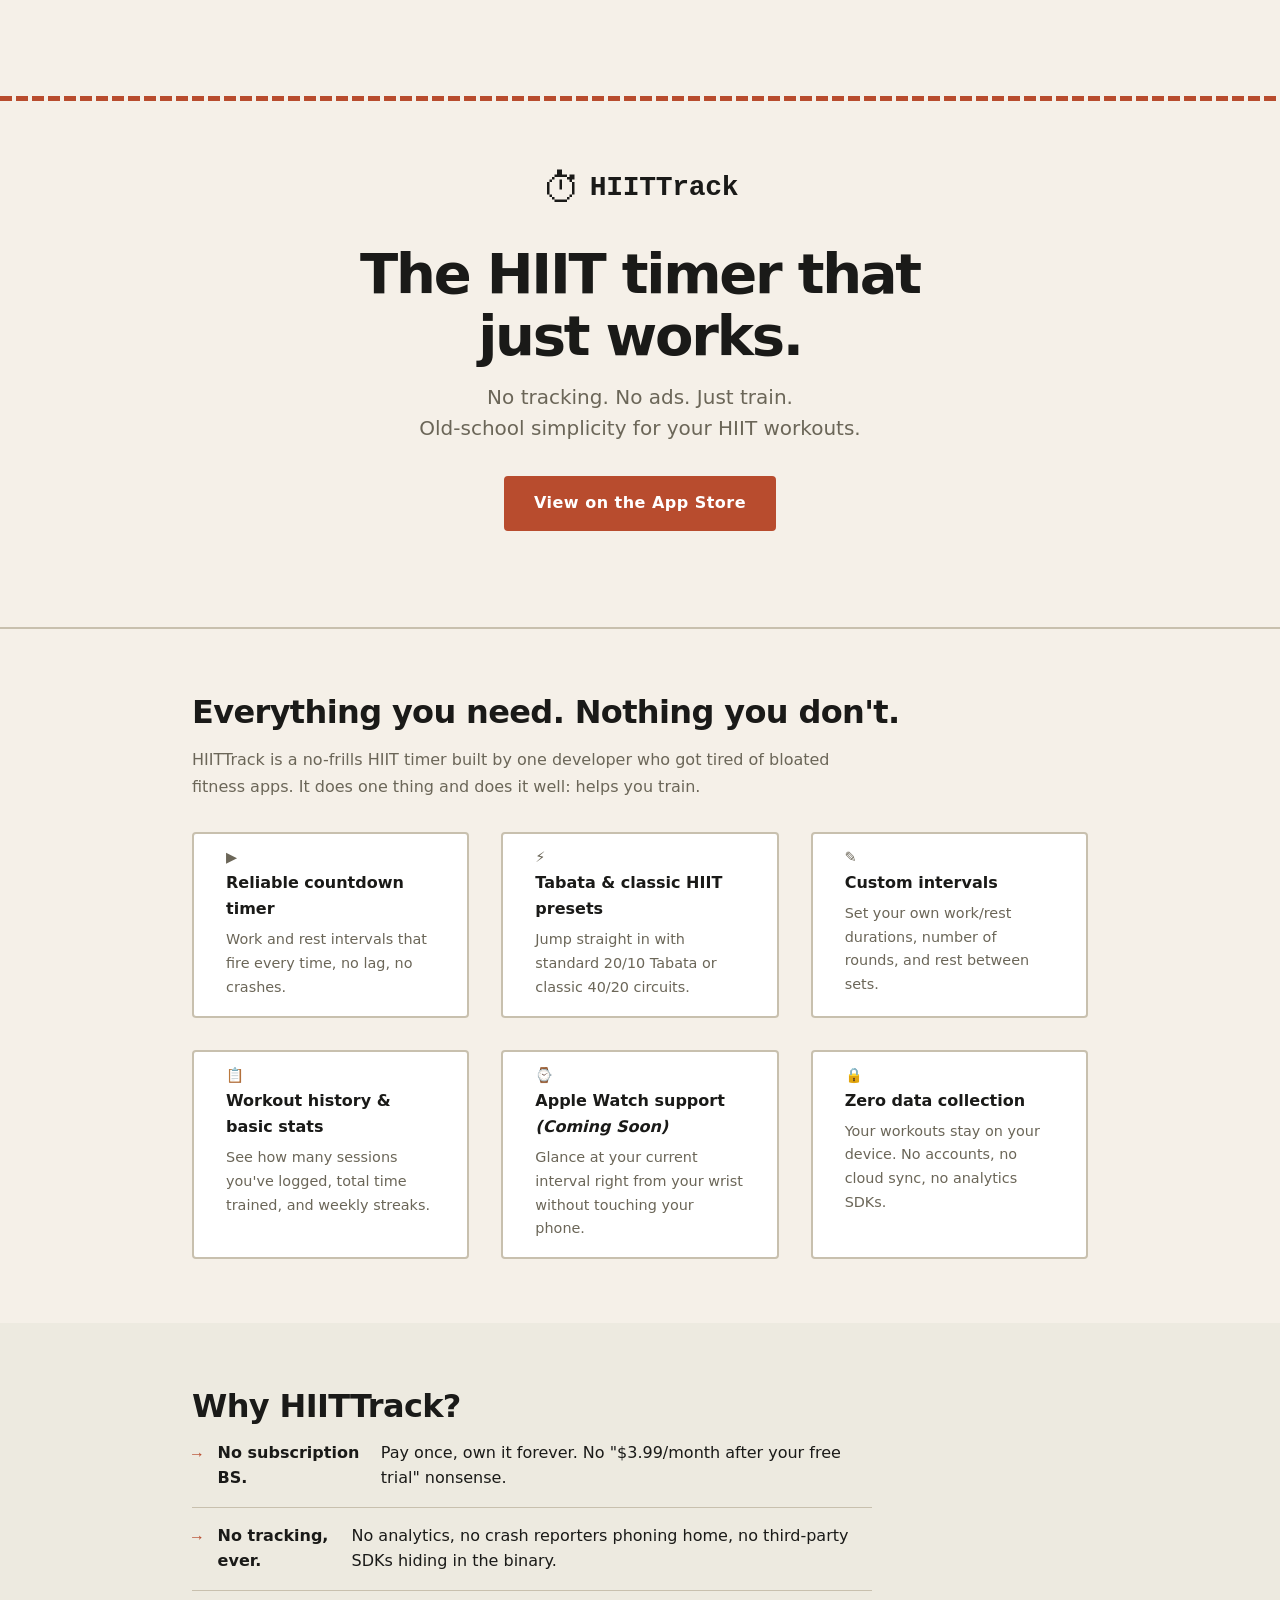
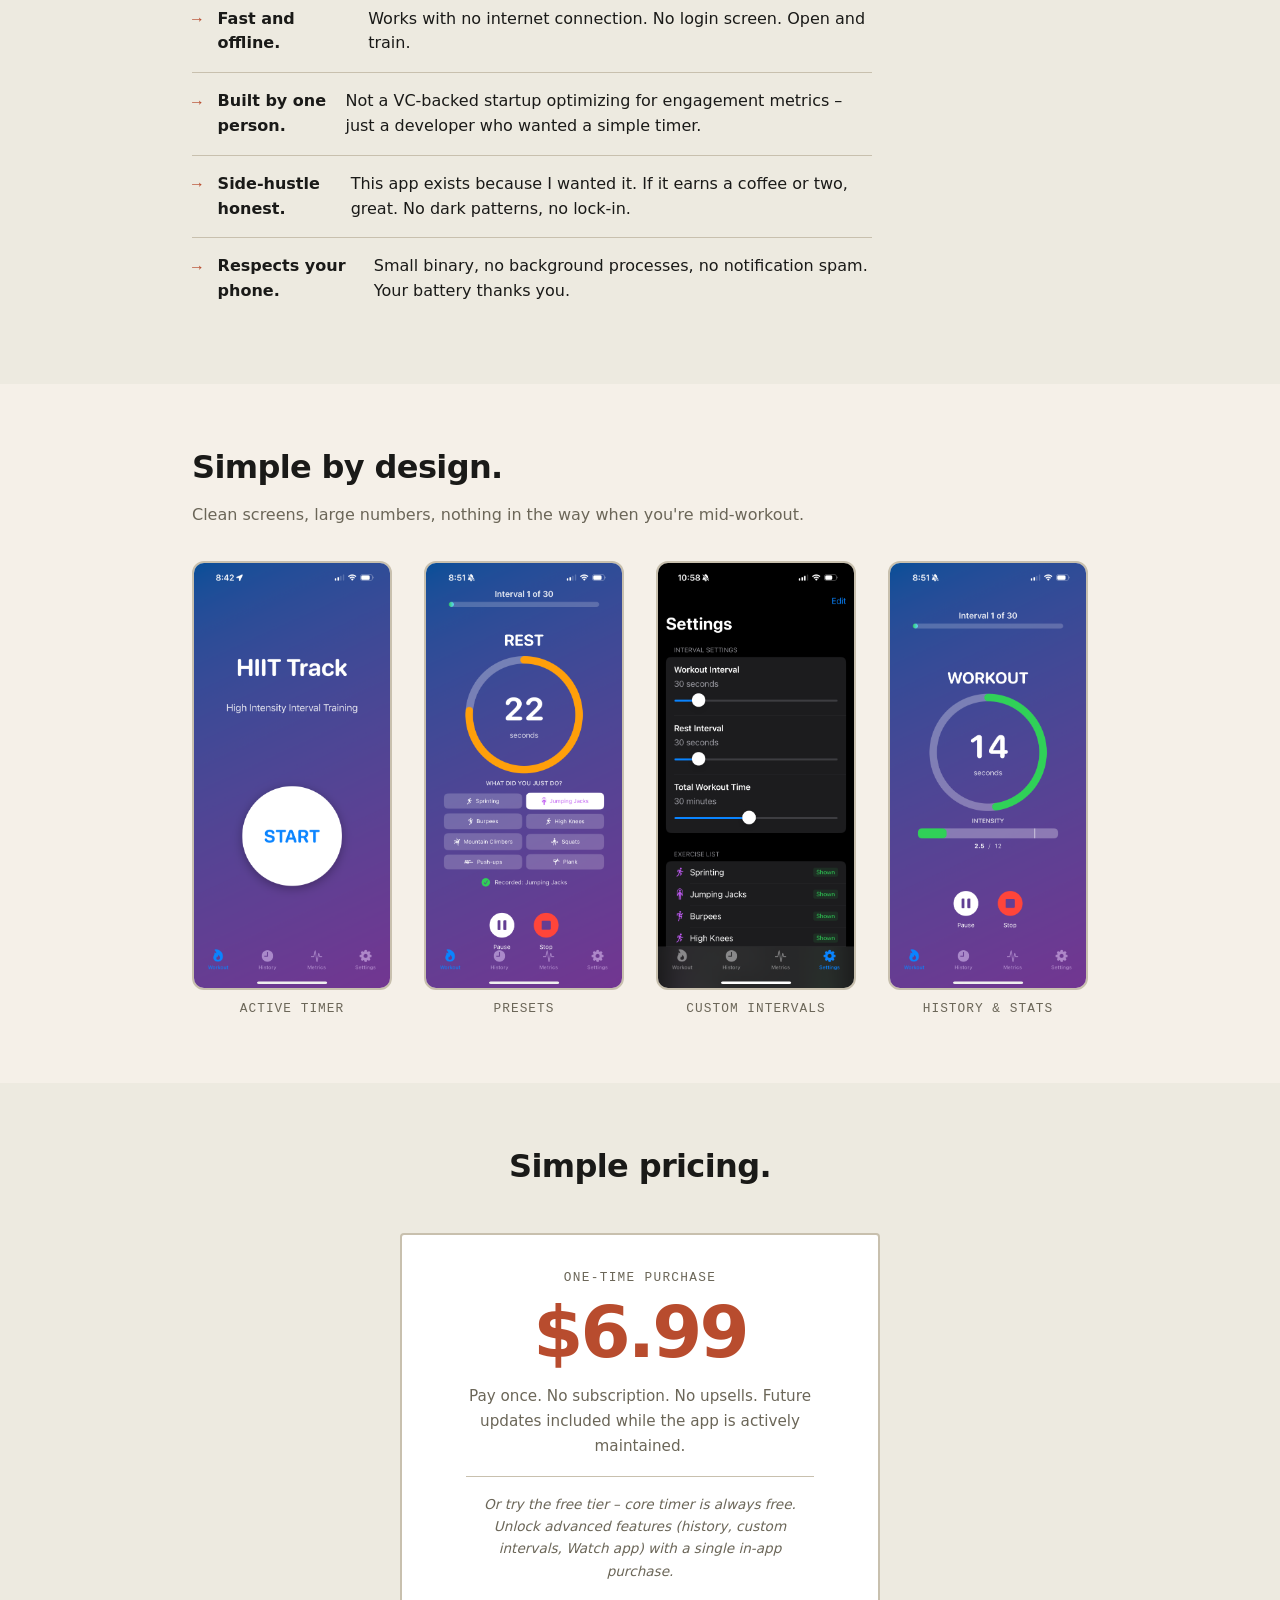
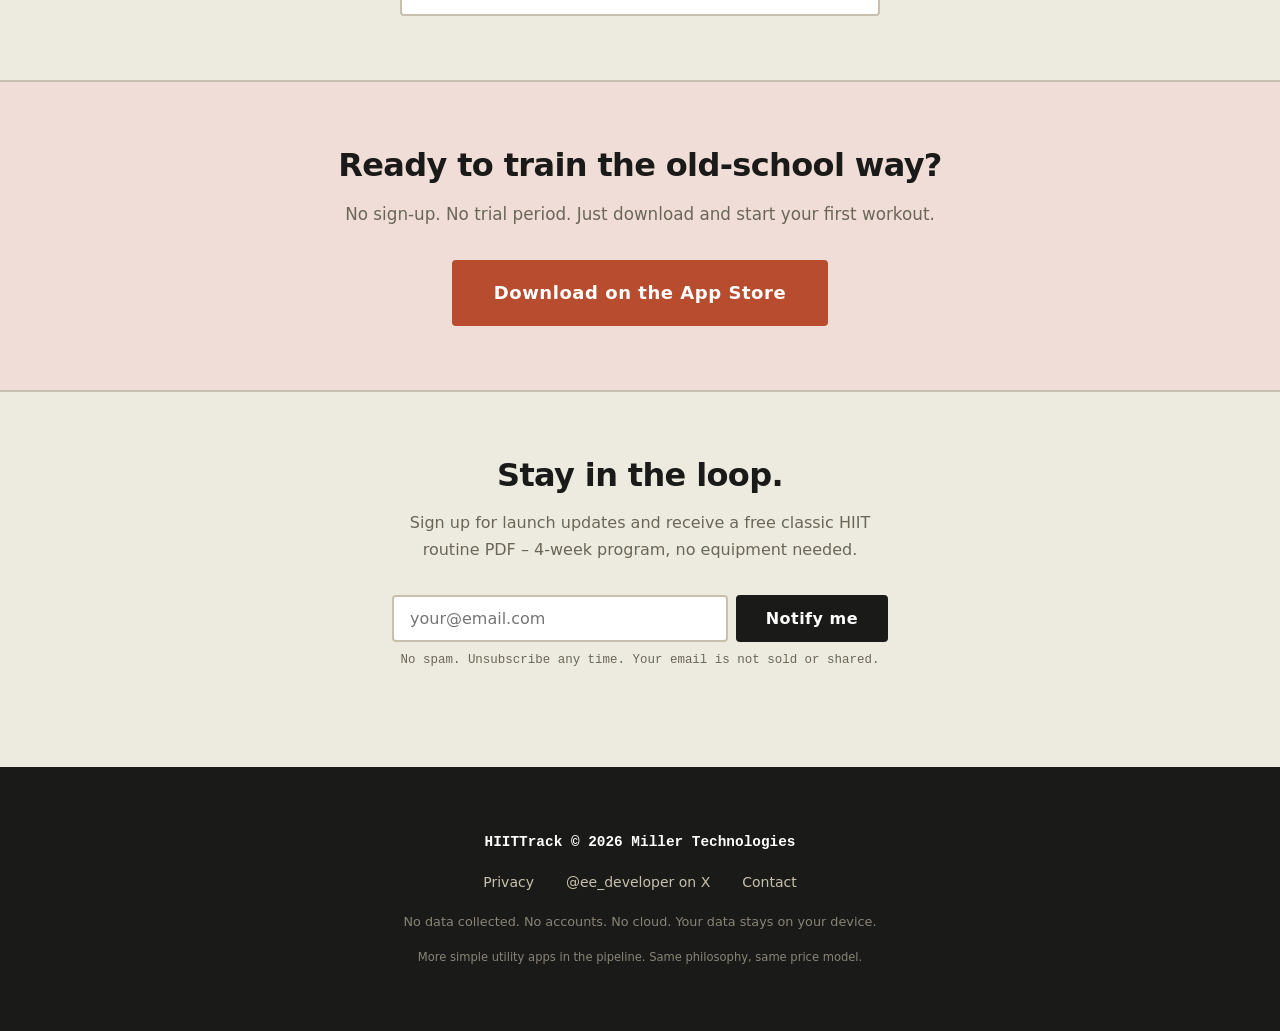
==== commit 5f629e2d: "Rename screenshot files to lowercase .png, add privacy page, update contact email" ====
--- a/index.html
+++ b/index.html
@@ -69,7 +69,7 @@
           </li>
           <li>
             <span class="feature-icon" aria-hidden="true">⌚</span>
-            <strong>Apple Watch support</strong>
+            <strong>Apple Watch support <em>(Coming Soon)</em></strong>
             <span>Glance at your current interval right from your wrist without touching your phone.</span>
           </li>
           <li>
@@ -198,11 +198,10 @@
     <div class="container footer-inner">
       <p class="footer-brand">HIITTrack &copy; <span id="year"></span> Miller Technologies</p>
       <nav class="footer-links" aria-label="Footer links">
-        <!-- Replace with real privacy policy page or anchor if you create one -->
-        <a href="#privacy">Privacy</a>
+        <a href="privacy.html">Privacy</a>
         <!-- Replace with real Twitter/X profile link -->
         <a href="https://x.com/ee_developer" target="_blank" rel="noopener">@ee_developer on X</a>
-        <a href="mailto:support@millertech.dev">Contact</a>
+        <a href="mailto:app@hiittrack.com">Contact</a>
       </nav>
       <p class="footer-note">No data collected. No accounts. No cloud. Your data stays on your device.</p>
       <p class="footer-note small">More simple utility apps in the pipeline. Same philosophy, same price model.</p>
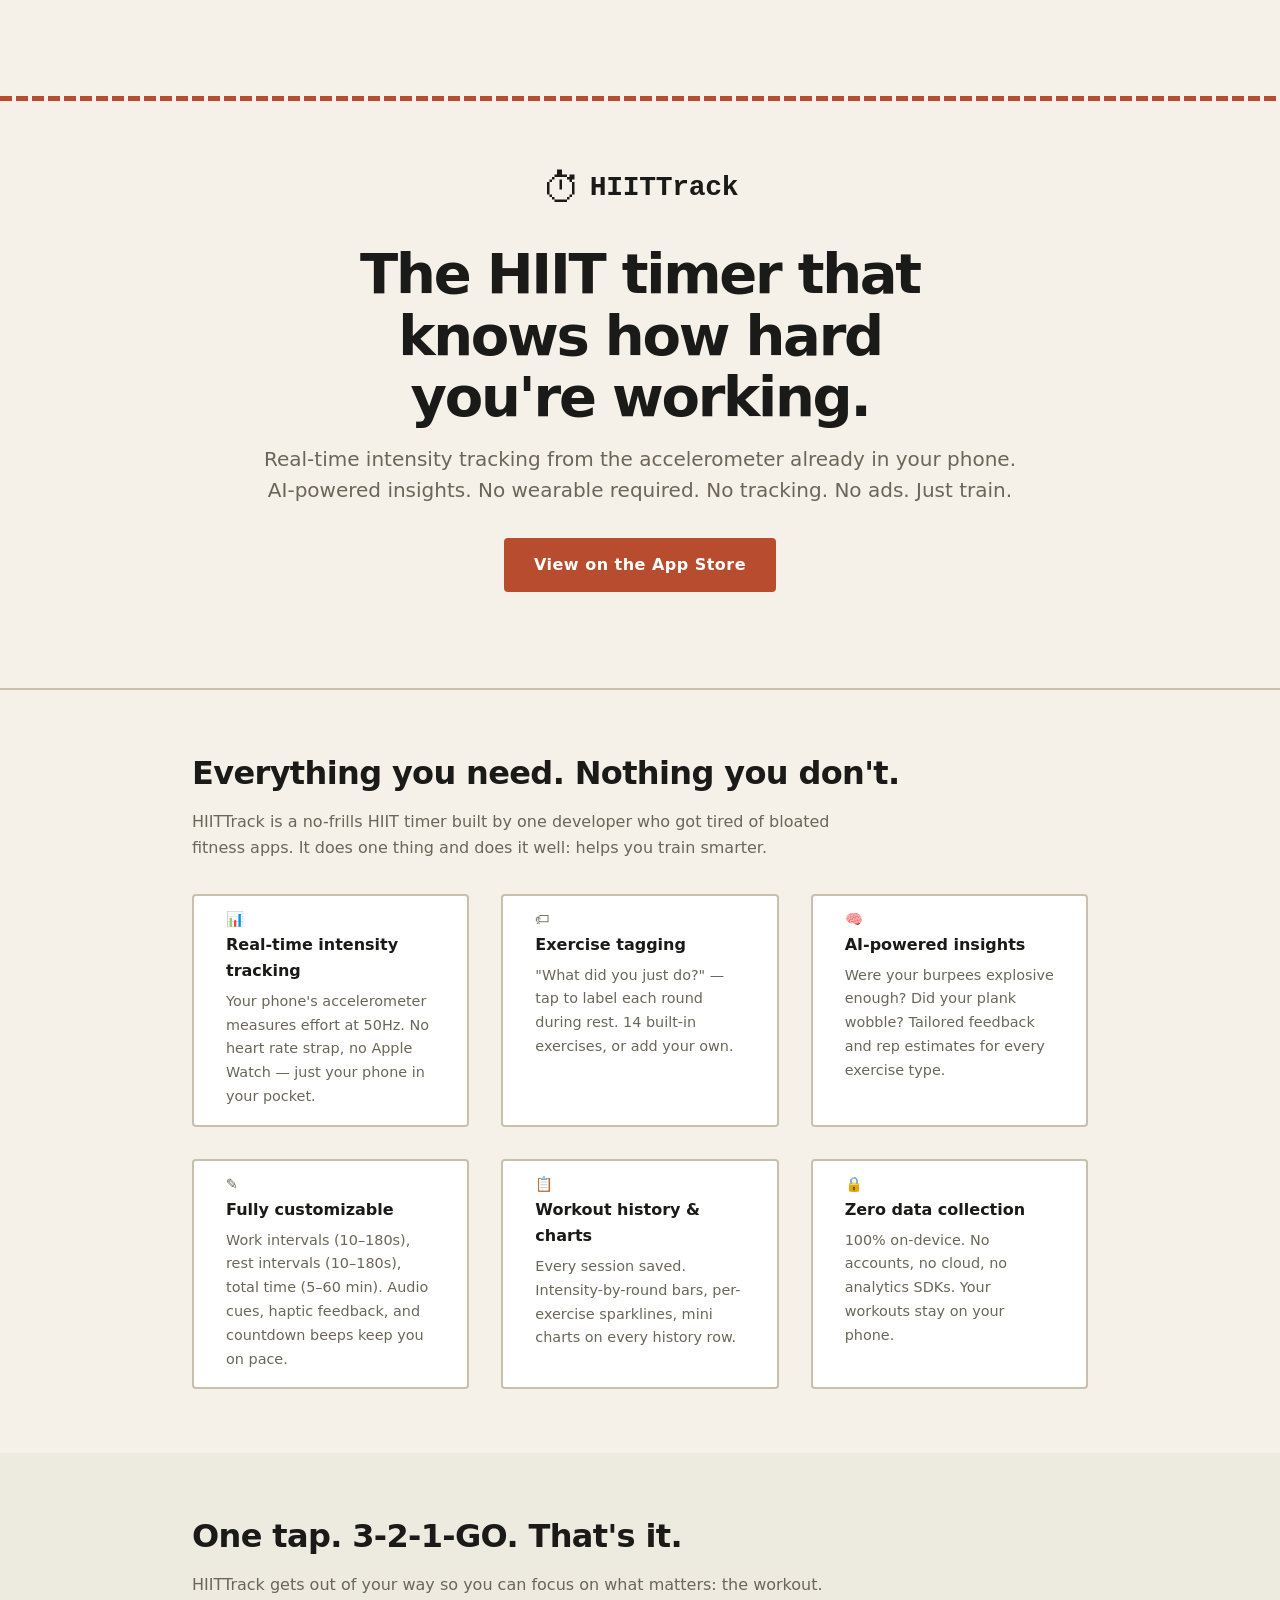
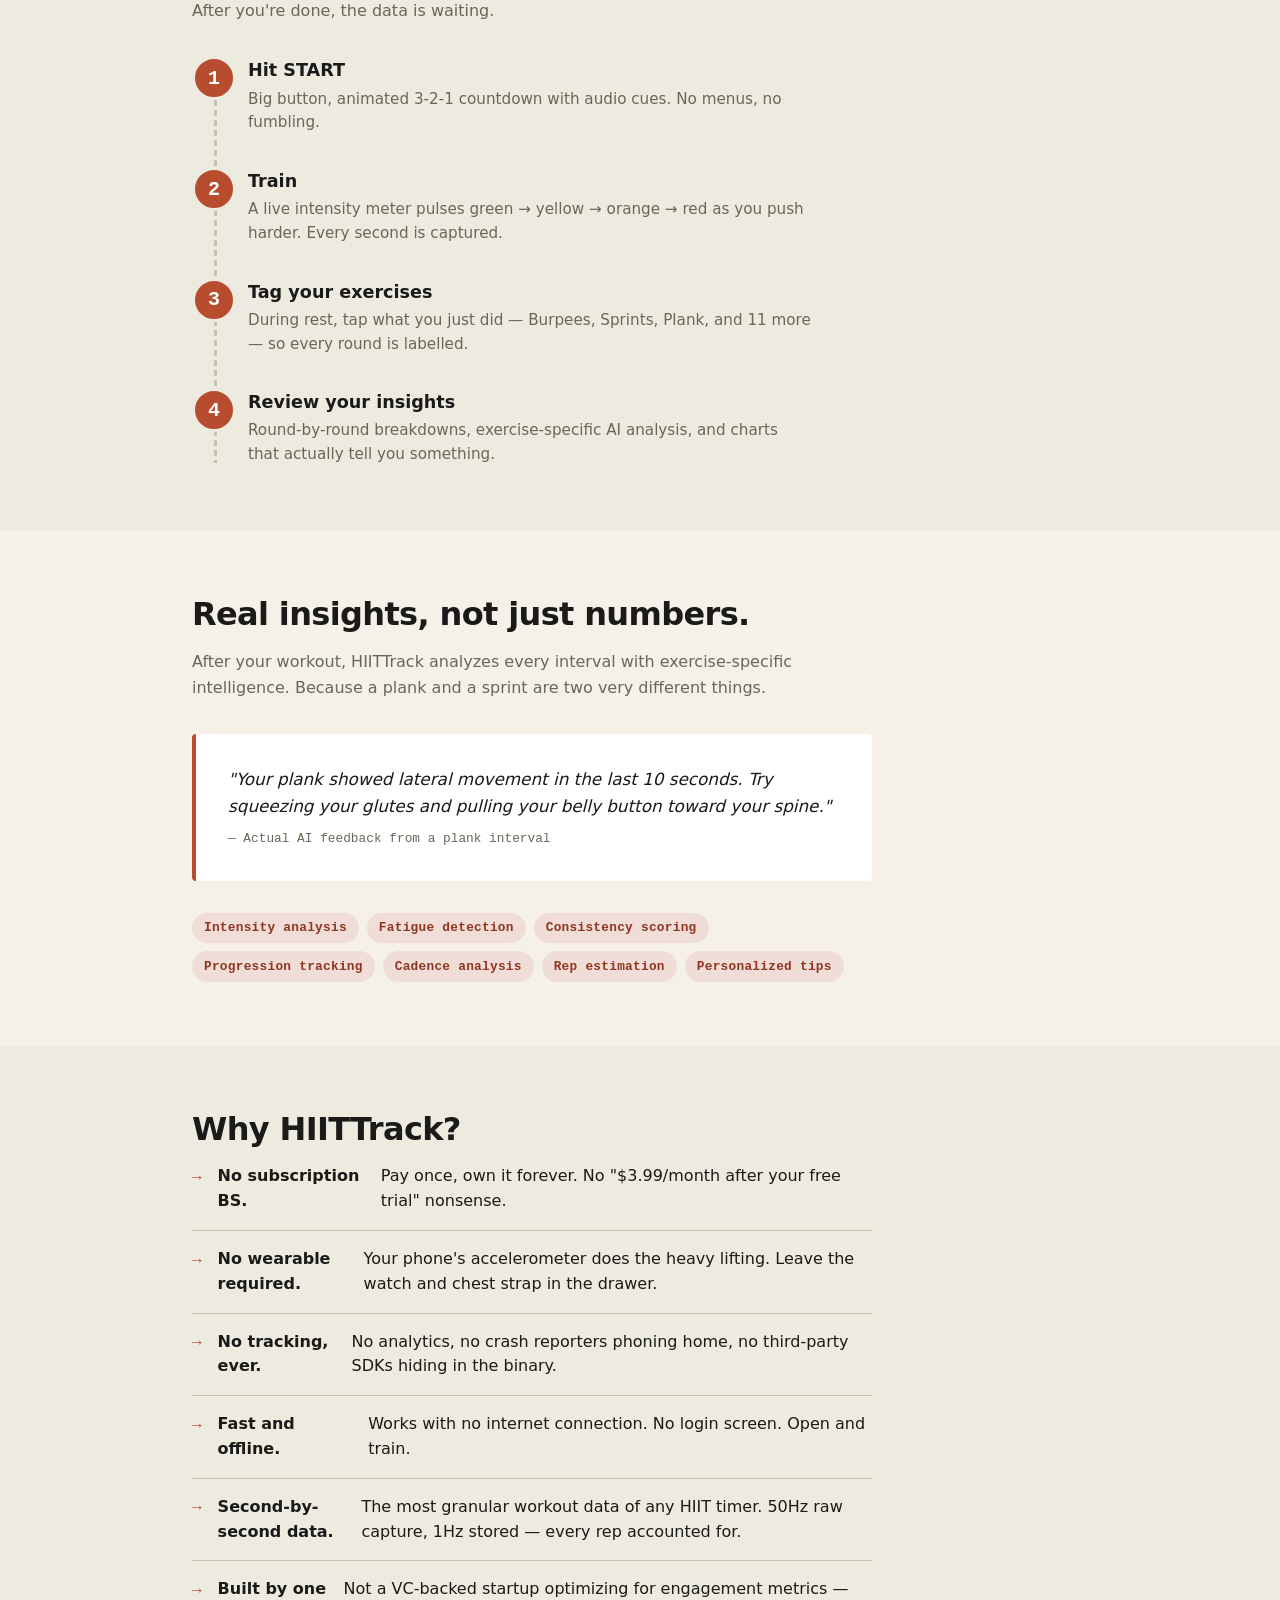
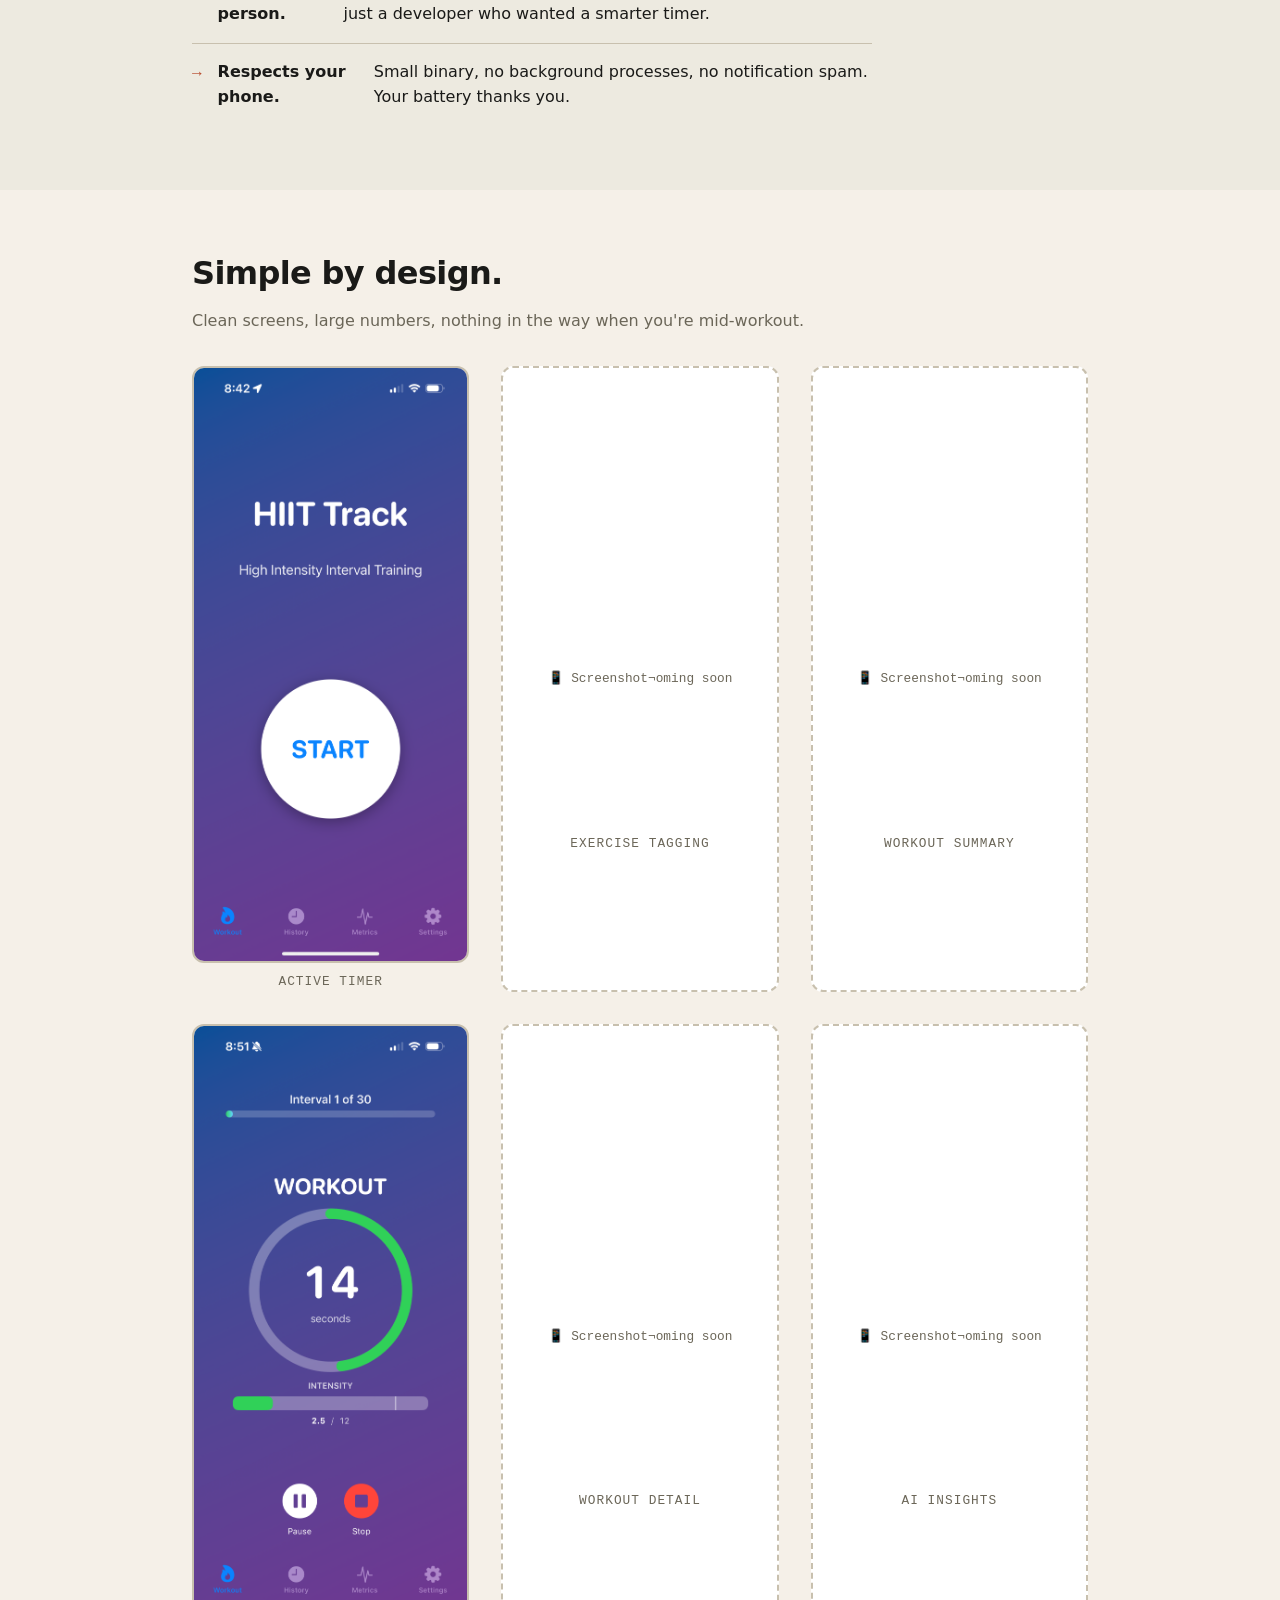
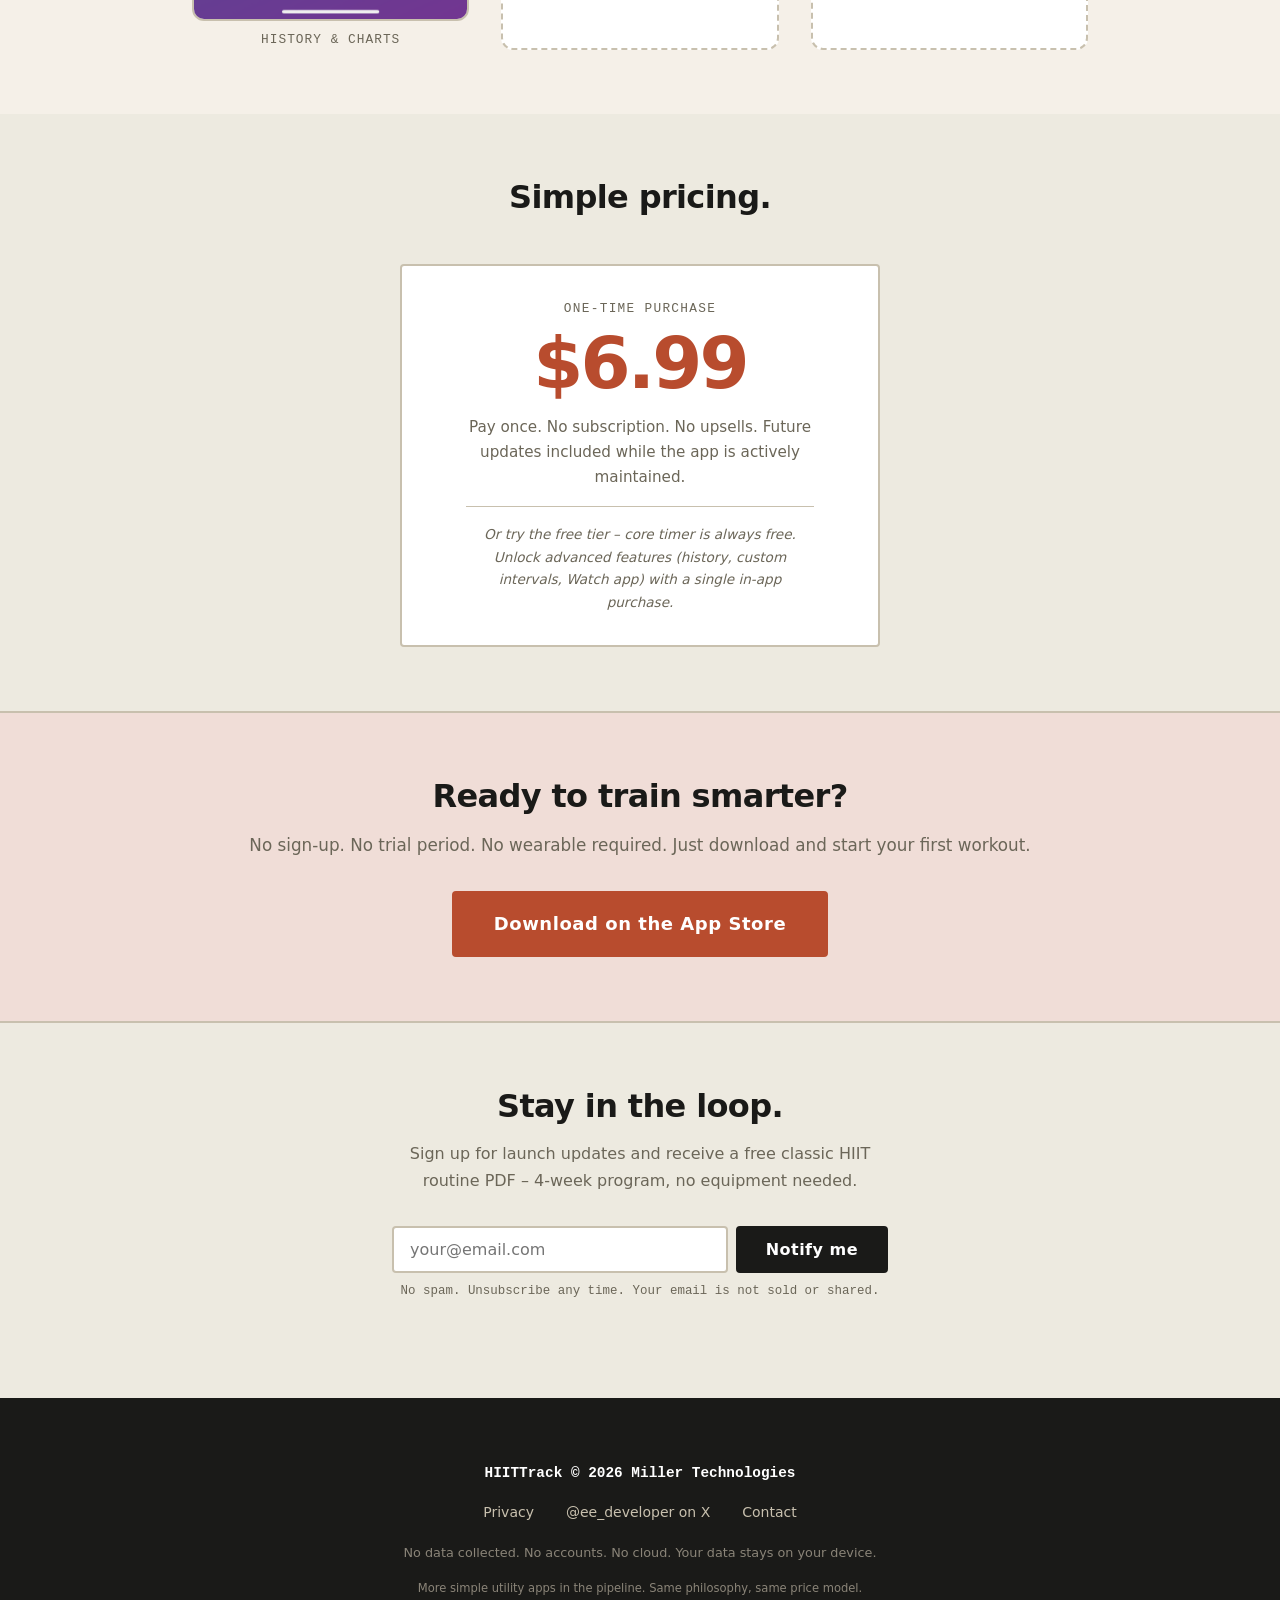
==== commit 53c0657f: "Refine marketing content and enhance visual hierarchy in the website - Update app description and ta" ====
--- a/index.html
+++ b/index.html
@@ -3,11 +3,11 @@
 <head>
   <meta charset="UTF-8" />
   <meta name="viewport" content="width=device-width, initial-scale=1.0" />
-  <meta name="description" content="HIITTrack – No tracking, no ads, no subscriptions. A dead-simple HIIT timer and workout tracker for iOS. One-time purchase. Old-school reliability." />
+  <meta name="description" content="HIITTrack – The HIIT timer that actually measures how hard you're working. Real-time intensity from your phone's sensors. AI insights for every exercise. No tracking, no ads, no subscriptions." />
   <meta name="theme-color" content="#f5f0e8" />
   <!-- Open Graph -->
-  <meta property="og:title" content="HIITTrack – Simple HIIT Timer for iOS" />
-  <meta property="og:description" content="No tracking. No ads. Just train. Old-school simplicity for your HIIT workouts." />
+  <meta property="og:title" content="HIITTrack – The HIIT Timer That Knows How Hard You're Working" />
+  <meta property="og:description" content="Real-time intensity tracking from your phone's accelerometer. AI-powered insights per exercise. No wearable required. No tracking. No ads. Just train." />
   <meta property="og:type" content="website" />
   <!-- Replace with real deployed URL -->
   <meta property="og:url" content="https://www.hiittrack.com/" />
@@ -24,8 +24,8 @@
         <span class="app-icon-placeholder" aria-hidden="true">⏱</span>
         <span class="app-wordmark">HIITTrack</span>
       </div>
-      <h1 class="hero-headline">The HIIT timer that just&nbsp;works.</h1>
-      <p class="hero-tagline">No tracking. No ads. Just train.<br />Old-school simplicity for your HIIT workouts.</p>
+      <h1 class="hero-headline">The HIIT timer that knows how hard you're&nbsp;working.</h1>
+      <p class="hero-tagline">Real-time intensity tracking from the accelerometer already in your phone.<br />AI-powered insights. No wearable required. No tracking. No ads. Just&nbsp;train.</p>
       <!-- Replace href with real App Store link -->
       <a href="https://apps.apple.com/" class="btn-primary" target="_blank" rel="noopener">
         View on the App Store
@@ -44,40 +44,107 @@
         <h2>Everything you need. Nothing you don't.</h2>
         <p class="section-intro">
           HIITTrack is a no-frills HIIT timer built by one developer who got tired of bloated fitness apps.
-          It does one thing and does it well: helps you train.
+          It does one thing and does it well: helps you train smarter.
         </p>
         <ul class="feature-grid">
           <li>
-            <span class="feature-icon" aria-hidden="true">▶</span>
-            <strong>Reliable countdown timer</strong>
-            <span>Work and rest intervals that fire every time, no lag, no crashes.</span>
-          </li>
-          <li>
-            <span class="feature-icon" aria-hidden="true">⚡</span>
-            <strong>Tabata &amp; classic HIIT presets</strong>
-            <span>Jump straight in with standard 20/10 Tabata or classic 40/20 circuits.</span>
+            <span class="feature-icon" aria-hidden="true">📊</span>
+            <strong>Real-time intensity tracking</strong>
+            <span>Your phone's accelerometer measures effort at 50Hz. No heart rate strap, no Apple Watch — just your phone in your pocket.</span>
+          </li>
+          <li>
+            <span class="feature-icon" aria-hidden="true">🏷</span>
+            <strong>Exercise tagging</strong>
+            <span>"What did you just do?" — tap to label each round during rest. 14 built-in exercises, or add your own.</span>
+          </li>
+          <li>
+            <span class="feature-icon" aria-hidden="true">🧠</span>
+            <strong>AI-powered insights</strong>
+            <span>Were your burpees explosive enough? Did your plank wobble? Tailored feedback and rep estimates for every exercise type.</span>
           </li>
           <li>
             <span class="feature-icon" aria-hidden="true">✎</span>
-            <strong>Custom intervals</strong>
-            <span>Set your own work/rest durations, number of rounds, and rest between sets.</span>
+            <strong>Fully customizable</strong>
+            <span>Work intervals (10–180s), rest intervals (10–180s), total time (5–60 min). Audio cues, haptic feedback, and countdown beeps keep you on pace.</span>
           </li>
           <li>
             <span class="feature-icon" aria-hidden="true">📋</span>
-            <strong>Workout history &amp; basic stats</strong>
-            <span>See how many sessions you've logged, total time trained, and weekly streaks.</span>
-          </li>
-          <li>
-            <span class="feature-icon" aria-hidden="true">⌚</span>
-            <strong>Apple Watch support <em>(Coming Soon)</em></strong>
-            <span>Glance at your current interval right from your wrist without touching your phone.</span>
+            <strong>Workout history &amp; charts</strong>
+            <span>Every session saved. Intensity-by-round bars, per-exercise sparklines, mini charts on every history row.</span>
           </li>
           <li>
             <span class="feature-icon" aria-hidden="true">🔒</span>
             <strong>Zero data collection</strong>
-            <span>Your workouts stay on your device. No accounts, no cloud sync, no analytics SDKs.</span>
+            <span>100% on-device. No accounts, no cloud, no analytics SDKs. Your workouts stay on your phone.</span>
           </li>
         </ul>
+      </div>
+    </section>
+
+    <!-- ===================== HOW IT WORKS ===================== -->
+    <section id="how-it-works" class="section-alt">
+      <div class="container">
+        <h2>One tap. 3-2-1-GO. That's&nbsp;it.</h2>
+        <p class="section-intro">
+          HIITTrack gets out of your way so you can focus on what matters: the workout.
+          After you're done, the data is waiting.
+        </p>
+        <ol class="steps-timeline">
+          <li>
+            <span class="step-num" aria-hidden="true">1</span>
+            <div class="step-body">
+              <strong>Hit START</strong>
+              <p>Big button, animated 3-2-1 countdown with audio cues. No menus, no fumbling.</p>
+            </div>
+          </li>
+          <li>
+            <span class="step-num" aria-hidden="true">2</span>
+            <div class="step-body">
+              <strong>Train</strong>
+              <p>A live intensity meter pulses green&nbsp;→ yellow&nbsp;→ orange&nbsp;→ red as you push harder. Every second is captured.</p>
+            </div>
+          </li>
+          <li>
+            <span class="step-num" aria-hidden="true">3</span>
+            <div class="step-body">
+              <strong>Tag your exercises</strong>
+              <p>During rest, tap what you just did — Burpees, Sprints, Plank, and 11&nbsp;more — so every round is labelled.</p>
+            </div>
+          </li>
+          <li>
+            <span class="step-num" aria-hidden="true">4</span>
+            <div class="step-body">
+              <strong>Review your insights</strong>
+              <p>Round-by-round breakdowns, exercise-specific AI analysis, and charts that actually tell you something.</p>
+            </div>
+          </li>
+        </ol>
+      </div>
+    </section>
+
+    <!-- ===================== SMART INSIGHTS ===================== -->
+    <section id="insights">
+      <div class="container">
+        <h2>Real insights, not just numbers.</h2>
+        <p class="section-intro">
+          After your workout, HIITTrack analyzes every interval with exercise-specific intelligence.
+          Because a plank and a sprint are two very different things.
+        </p>
+        <div class="insight-highlights">
+          <div class="insight-callout">
+            <blockquote>"Your plank showed lateral movement in the last 10 seconds. Try squeezing your glutes and pulling your belly button toward your spine."</blockquote>
+            <p class="insight-caption">— Actual AI feedback from a plank interval</p>
+          </div>
+          <ul class="insight-tags">
+            <li>Intensity analysis</li>
+            <li>Fatigue detection</li>
+            <li>Consistency scoring</li>
+            <li>Progression tracking</li>
+            <li>Cadence analysis</li>
+            <li>Rep estimation</li>
+            <li>Personalized tips</li>
+          </ul>
+        </div>
       </div>
     </section>
 
@@ -87,10 +154,11 @@
         <h2>Why HIITTrack?</h2>
         <ul class="why-list">
           <li><span class="bullet" aria-hidden="true">→</span> <strong>No subscription BS.</strong> Pay once, own it forever. No "$3.99/month after your free trial" nonsense.</li>
+          <li><span class="bullet" aria-hidden="true">→</span> <strong>No wearable required.</strong> Your phone's accelerometer does the heavy lifting. Leave the watch and chest strap in the drawer.</li>
           <li><span class="bullet" aria-hidden="true">→</span> <strong>No tracking, ever.</strong> No analytics, no crash reporters phoning home, no third-party SDKs hiding in the binary.</li>
           <li><span class="bullet" aria-hidden="true">→</span> <strong>Fast and offline.</strong> Works with no internet connection. No login screen. Open and train.</li>
-          <li><span class="bullet" aria-hidden="true">→</span> <strong>Built by one person.</strong> Not a VC-backed startup optimizing for engagement metrics – just a developer who wanted a simple timer.</li>
-          <li><span class="bullet" aria-hidden="true">→</span> <strong>Side-hustle honest.</strong> This app exists because I wanted it. If it earns a coffee or two, great. No dark patterns, no lock-in.</li>
+          <li><span class="bullet" aria-hidden="true">→</span> <strong>Second-by-second data.</strong> The most granular workout data of any HIIT timer. 50Hz raw capture, 1Hz stored — every rep accounted for.</li>
+          <li><span class="bullet" aria-hidden="true">→</span> <strong>Built by one person.</strong> Not a VC-backed startup optimizing for engagement metrics — just a developer who wanted a smarter timer.</li>
           <li><span class="bullet" aria-hidden="true">→</span> <strong>Respects your phone.</strong> Small binary, no background processes, no notification spam. Your battery thanks you.</li>
         </ul>
       </div>
@@ -104,20 +172,28 @@
         <div class="screenshot-grid">
           <!-- Replace src with real screenshot files when available -->
           <figure>
-            <img src="screenshots/screen-timer.png" alt="HIITTrack timer screen showing active workout countdown" loading="lazy" onerror="this.parentElement.classList.add('placeholder-fig')" />
+            <img src="screenshots/screen-timer.png" alt="HIITTrack timer screen showing active workout with intensity meter" loading="lazy" onerror="this.parentElement.classList.add('placeholder-fig')" />
             <figcaption>Active timer</figcaption>
           </figure>
           <figure>
-            <img src="screenshots/screen-presets.png" alt="HIITTrack preset selection screen" loading="lazy" onerror="this.parentElement.classList.add('placeholder-fig')" />
-            <figcaption>Presets</figcaption>
-          </figure>
-          <figure>
-            <img src="screenshots/screen-custom.png" alt="HIITTrack custom interval configuration screen" loading="lazy" onerror="this.parentElement.classList.add('placeholder-fig')" />
-            <figcaption>Custom intervals</figcaption>
-          </figure>
-          <figure>
-            <img src="screenshots/screen-history.png" alt="HIITTrack workout history and stats screen" loading="lazy" onerror="this.parentElement.classList.add('placeholder-fig')" />
-            <figcaption>History &amp; stats</figcaption>
+            <img src="screenshots/screen-tagging.png" alt="HIITTrack exercise tagging screen during rest period" loading="lazy" onerror="this.parentElement.classList.add('placeholder-fig')" />
+            <figcaption>Exercise tagging</figcaption>
+          </figure>
+          <figure>
+            <img src="screenshots/screen-summary.png" alt="HIITTrack end-of-workout summary with intensity cards" loading="lazy" onerror="this.parentElement.classList.add('placeholder-fig')" />
+            <figcaption>Workout summary</figcaption>
+          </figure>
+          <figure>
+            <img src="screenshots/screen-history.png" alt="HIITTrack workout history with mini intensity charts" loading="lazy" onerror="this.parentElement.classList.add('placeholder-fig')" />
+            <figcaption>History &amp; charts</figcaption>
+          </figure>
+          <figure>
+            <img src="screenshots/screen-detail.png" alt="HIITTrack workout detail with round-by-round intensity chart" loading="lazy" onerror="this.parentElement.classList.add('placeholder-fig')" />
+            <figcaption>Workout detail</figcaption>
+          </figure>
+          <figure>
+            <img src="screenshots/screen-insights.png" alt="HIITTrack AI-powered exercise insights and tips" loading="lazy" onerror="this.parentElement.classList.add('placeholder-fig')" />
+            <figcaption>AI insights</figcaption>
           </figure>
         </div>
       </div>
@@ -140,8 +216,8 @@
     <!-- ===================== CALL TO ACTION ===================== -->
     <section id="cta">
       <div class="container cta-container">
-        <h2>Ready to train the old-school way?</h2>
-        <p>No sign-up. No trial period. Just download and start your first workout.</p>
+        <h2>Ready to train smarter?</h2>
+        <p>No sign-up. No trial period. No wearable required. Just download and start your first workout.</p>
         <!-- Replace href with real App Store link -->
         <a href="https://apps.apple.com/" class="btn-primary btn-large" target="_blank" rel="noopener">
           <!-- Replace with real App Store badge SVG if desired -->
--- a/style.css
+++ b/style.css
@@ -236,7 +236,7 @@
 .feature-grid {
   list-style: none;
   display: grid;
-  grid-template-columns: repeat(auto-fill, minmax(260px, 1fr));
+  grid-template-columns: repeat(3, 1fr);
   gap: var(--space-md);
   margin-top: var(--space-md);
 }
@@ -297,10 +297,135 @@
   margin-top: 0.1em;
 }
 
+/* ── How It Works (timeline) ───────────────────────────────── */
+.steps-timeline {
+  list-style: none;
+  display: flex;
+  flex-direction: column;
+  gap: 0;
+  margin-top: var(--space-md);
+  max-width: 620px;
+  position: relative;
+  padding-left: 3.5rem;
+}
+
+/* Vertical connecting line */
+.steps-timeline::before {
+  content: "";
+  position: absolute;
+  left: 1.35rem;
+  top: 0.25rem;
+  bottom: 0.25rem;
+  width: 3px;
+  background: repeating-linear-gradient(
+    180deg,
+    var(--color-border) 0px,
+    var(--color-border) 6px,
+    transparent 6px,
+    transparent 10px
+  );
+}
+
+.steps-timeline li {
+  display: flex;
+  align-items: flex-start;
+  gap: var(--space-sm);
+  padding-bottom: var(--space-md);
+  position: relative;
+}
+.steps-timeline li:last-child {
+  padding-bottom: 0;
+}
+
+.step-num {
+  position: absolute;
+  left: -3.5rem;
+  display: flex;
+  align-items: center;
+  justify-content: center;
+  width: 2.75rem;
+  height: 2.75rem;
+  font-family: var(--font-mono);
+  font-size: 1.25rem;
+  font-weight: 900;
+  color: #fff;
+  background-color: var(--color-accent);
+  border-radius: 50%;
+  border: 3px solid var(--color-bg);
+  z-index: 1;
+  flex-shrink: 0;
+}
+
+.section-alt .step-num {
+  border-color: var(--color-surface-alt);
+}
+
+.step-body strong {
+  display: block;
+  font-size: 1.1rem;
+  font-weight: 700;
+  margin-bottom: 0.15rem;
+}
+
+.step-body p {
+  font-size: 0.95rem;
+  color: var(--color-text-muted);
+  line-height: 1.55;
+  margin: 0;
+}
+
+/* ── Insight highlights ───────────────────────────────────── */
+.insight-highlights {
+  margin-top: var(--space-md);
+  max-width: 680px;
+}
+
+.insight-callout {
+  padding: var(--space-md);
+  background: var(--color-surface);
+  border-left: 4px solid var(--color-accent);
+  border-radius: var(--radius);
+  margin-bottom: var(--space-md);
+}
+
+.insight-callout blockquote {
+  font-size: 1.05rem;
+  font-style: italic;
+  line-height: 1.6;
+  color: var(--color-text);
+  margin: 0;
+}
+
+.insight-caption {
+  margin-top: var(--space-xs);
+  font-size: 0.8rem;
+  font-family: var(--font-mono);
+  color: var(--color-text-muted);
+}
+
+.insight-tags {
+  list-style: none;
+  display: flex;
+  flex-wrap: wrap;
+  gap: var(--space-xs);
+}
+
+.insight-tags li {
+  display: inline-block;
+  padding: 0.3rem 0.75rem;
+  font-size: 0.8rem;
+  font-family: var(--font-mono);
+  font-weight: 600;
+  color: var(--color-accent-dark);
+  background: var(--color-accent-light);
+  border-radius: 2rem;
+  letter-spacing: 0.02em;
+}
+
 /* ── Screenshots ──────────────────────────────────────────── */
 .screenshot-grid {
   display: grid;
-  grid-template-columns: repeat(auto-fill, minmax(180px, 1fr));
+  grid-template-columns: repeat(3, 1fr);
   gap: var(--space-md);
   margin-top: var(--space-md);
 }
@@ -541,6 +666,10 @@
     grid-template-columns: repeat(2, 1fr);
   }
 
+  .screenshot-grid {
+    grid-template-columns: repeat(2, 1fr);
+  }
+
   .pricing-box {
     padding: var(--space-md);
   }
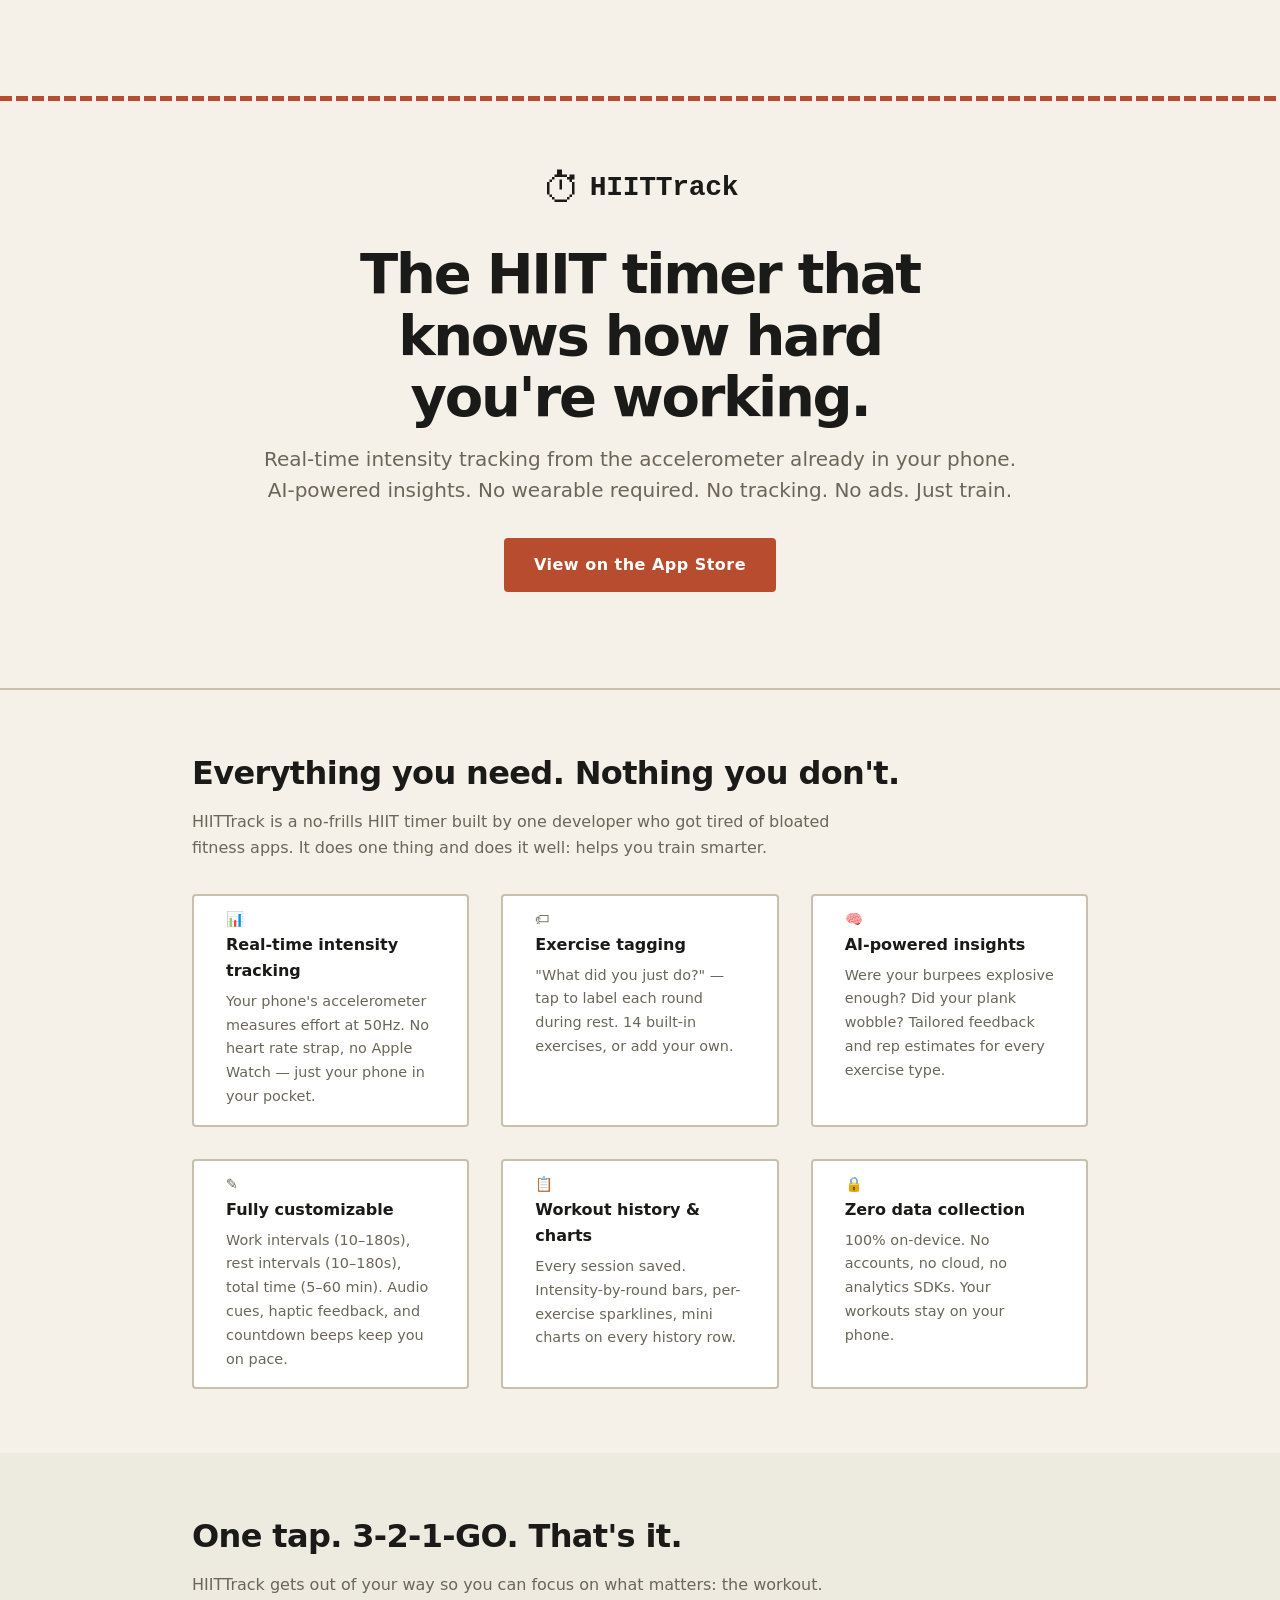
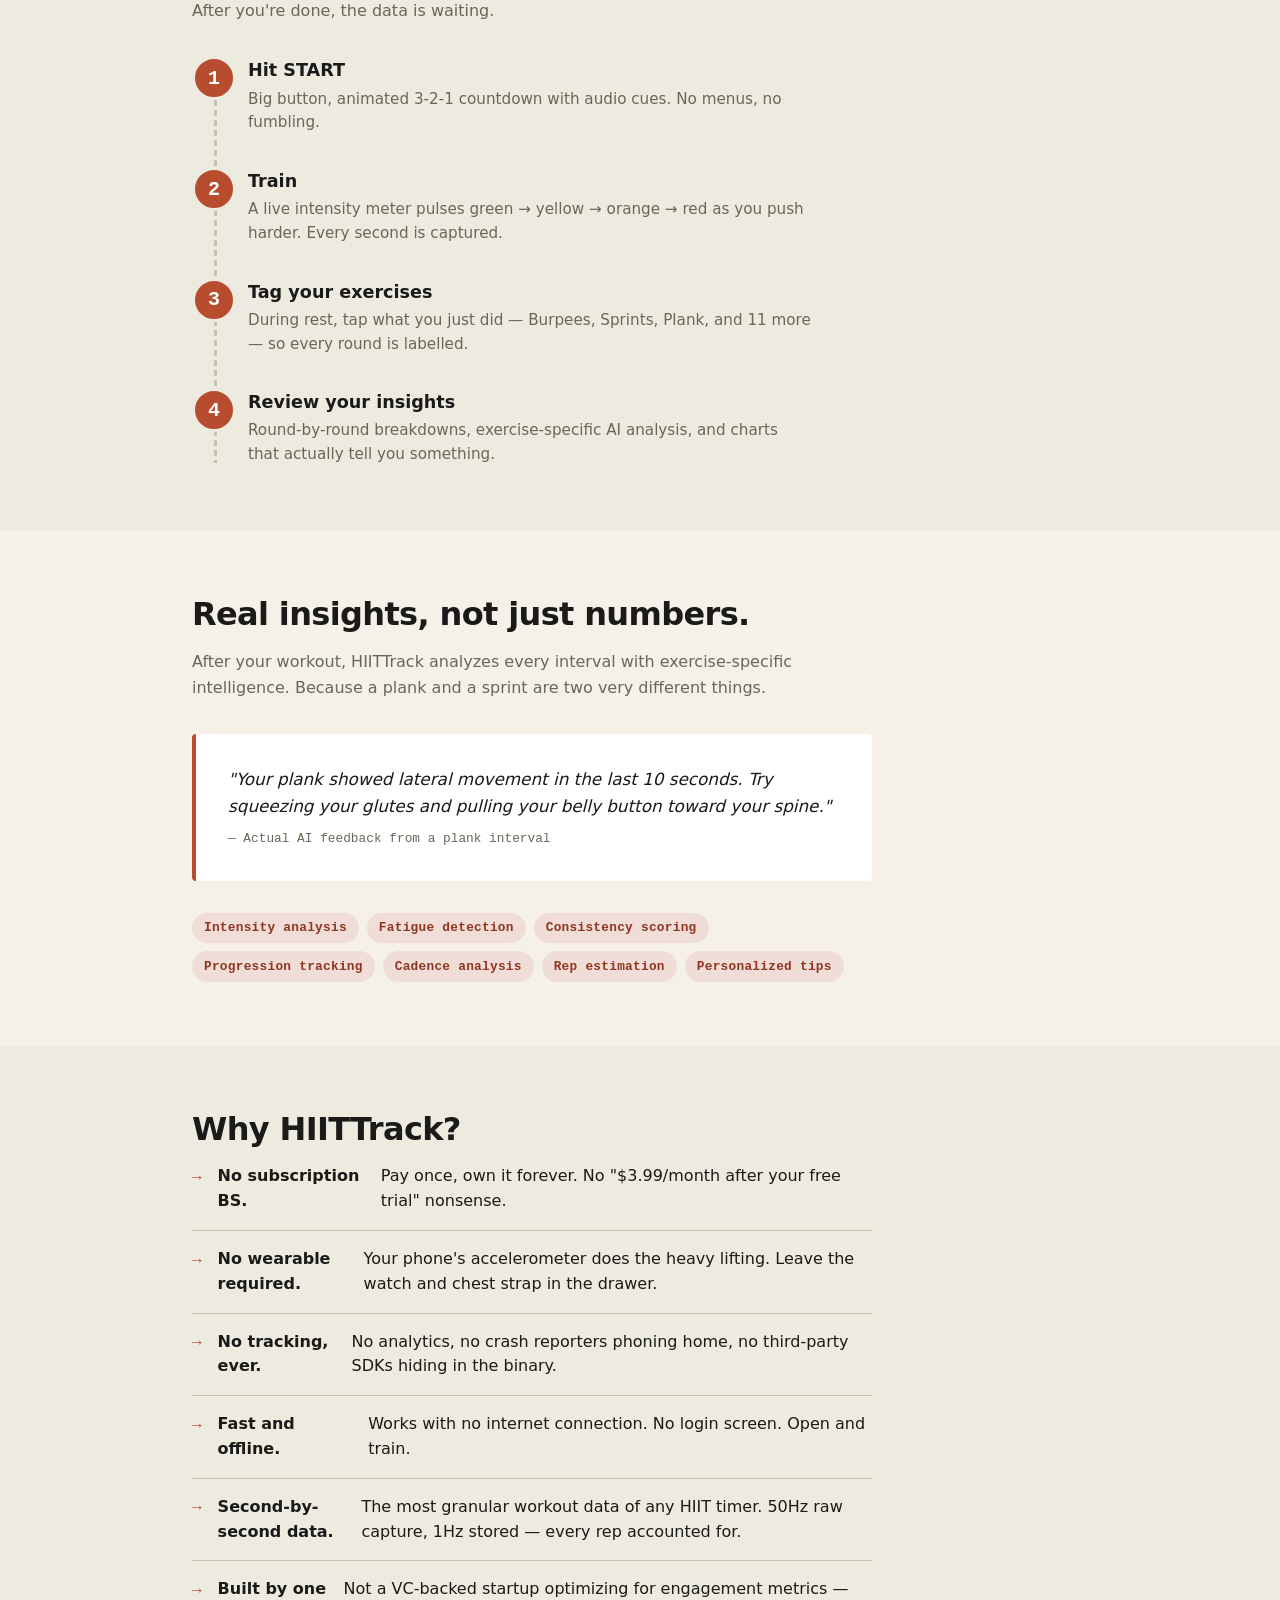
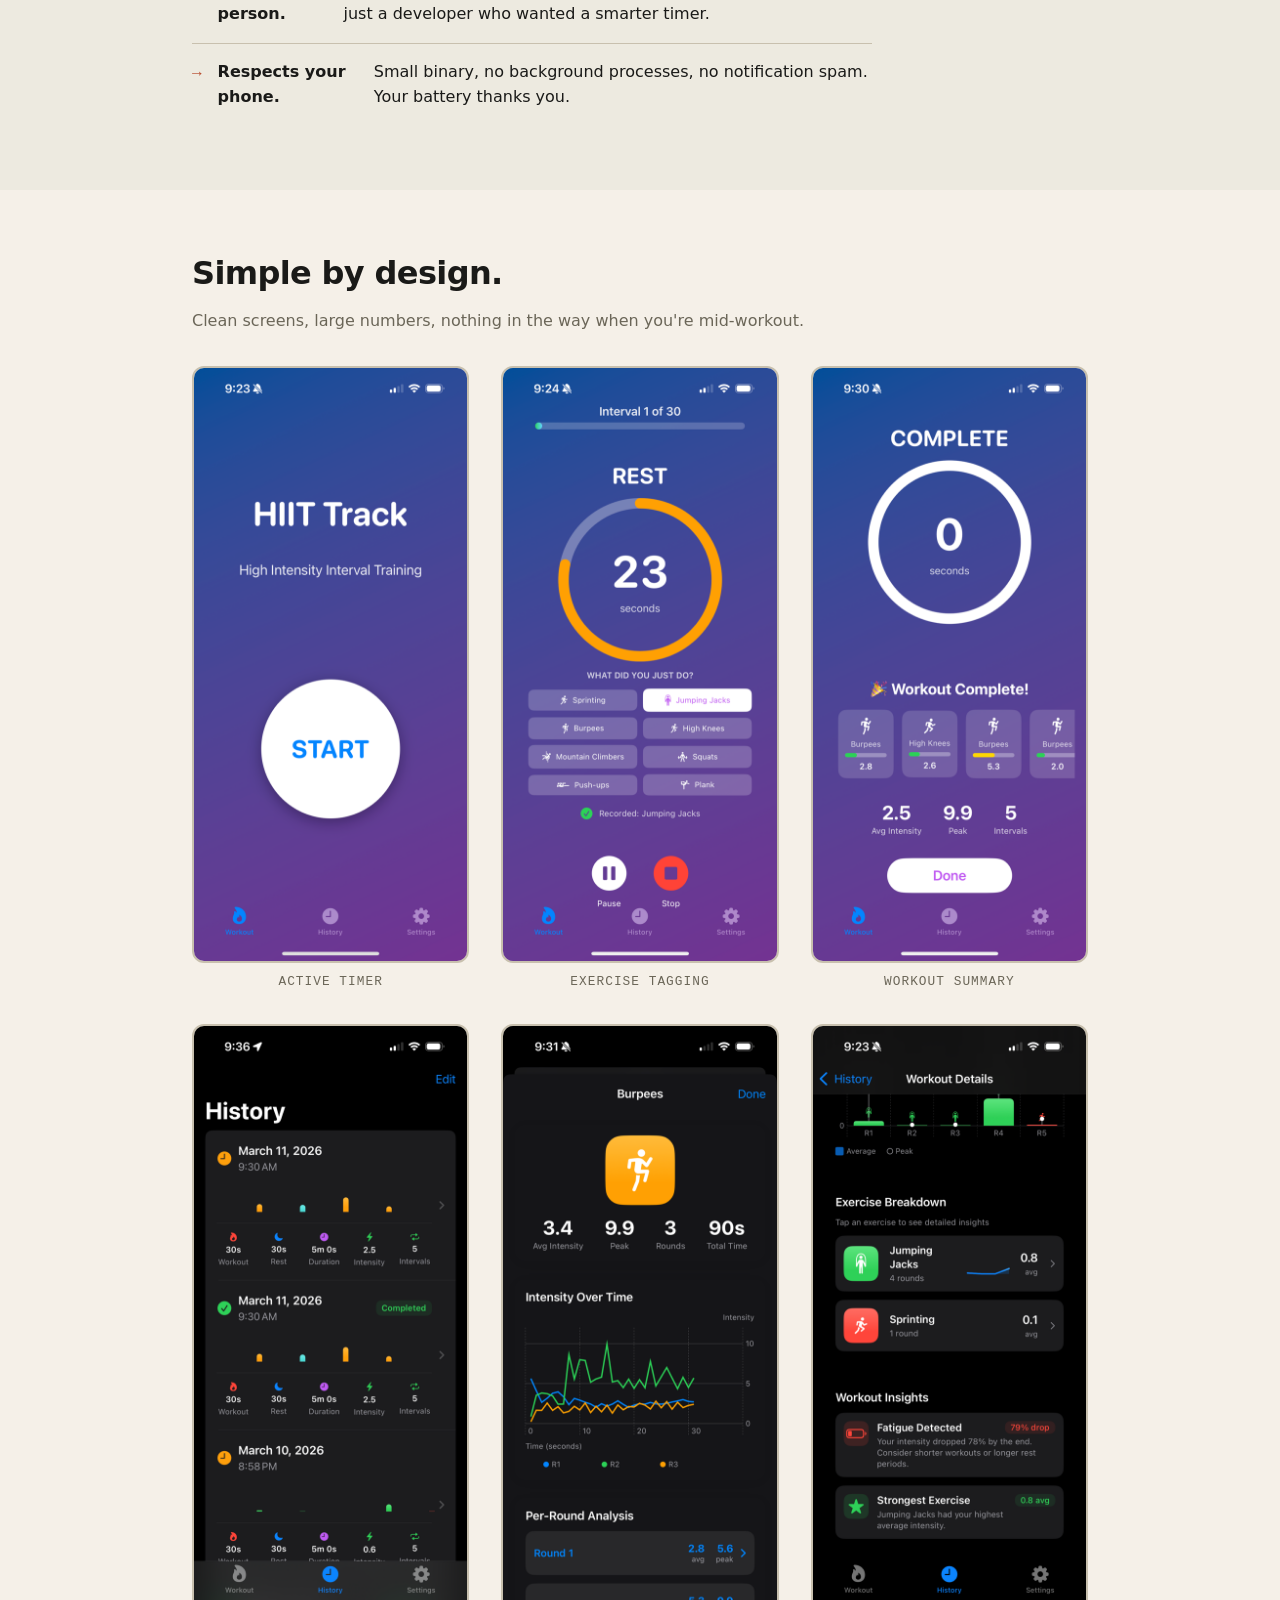
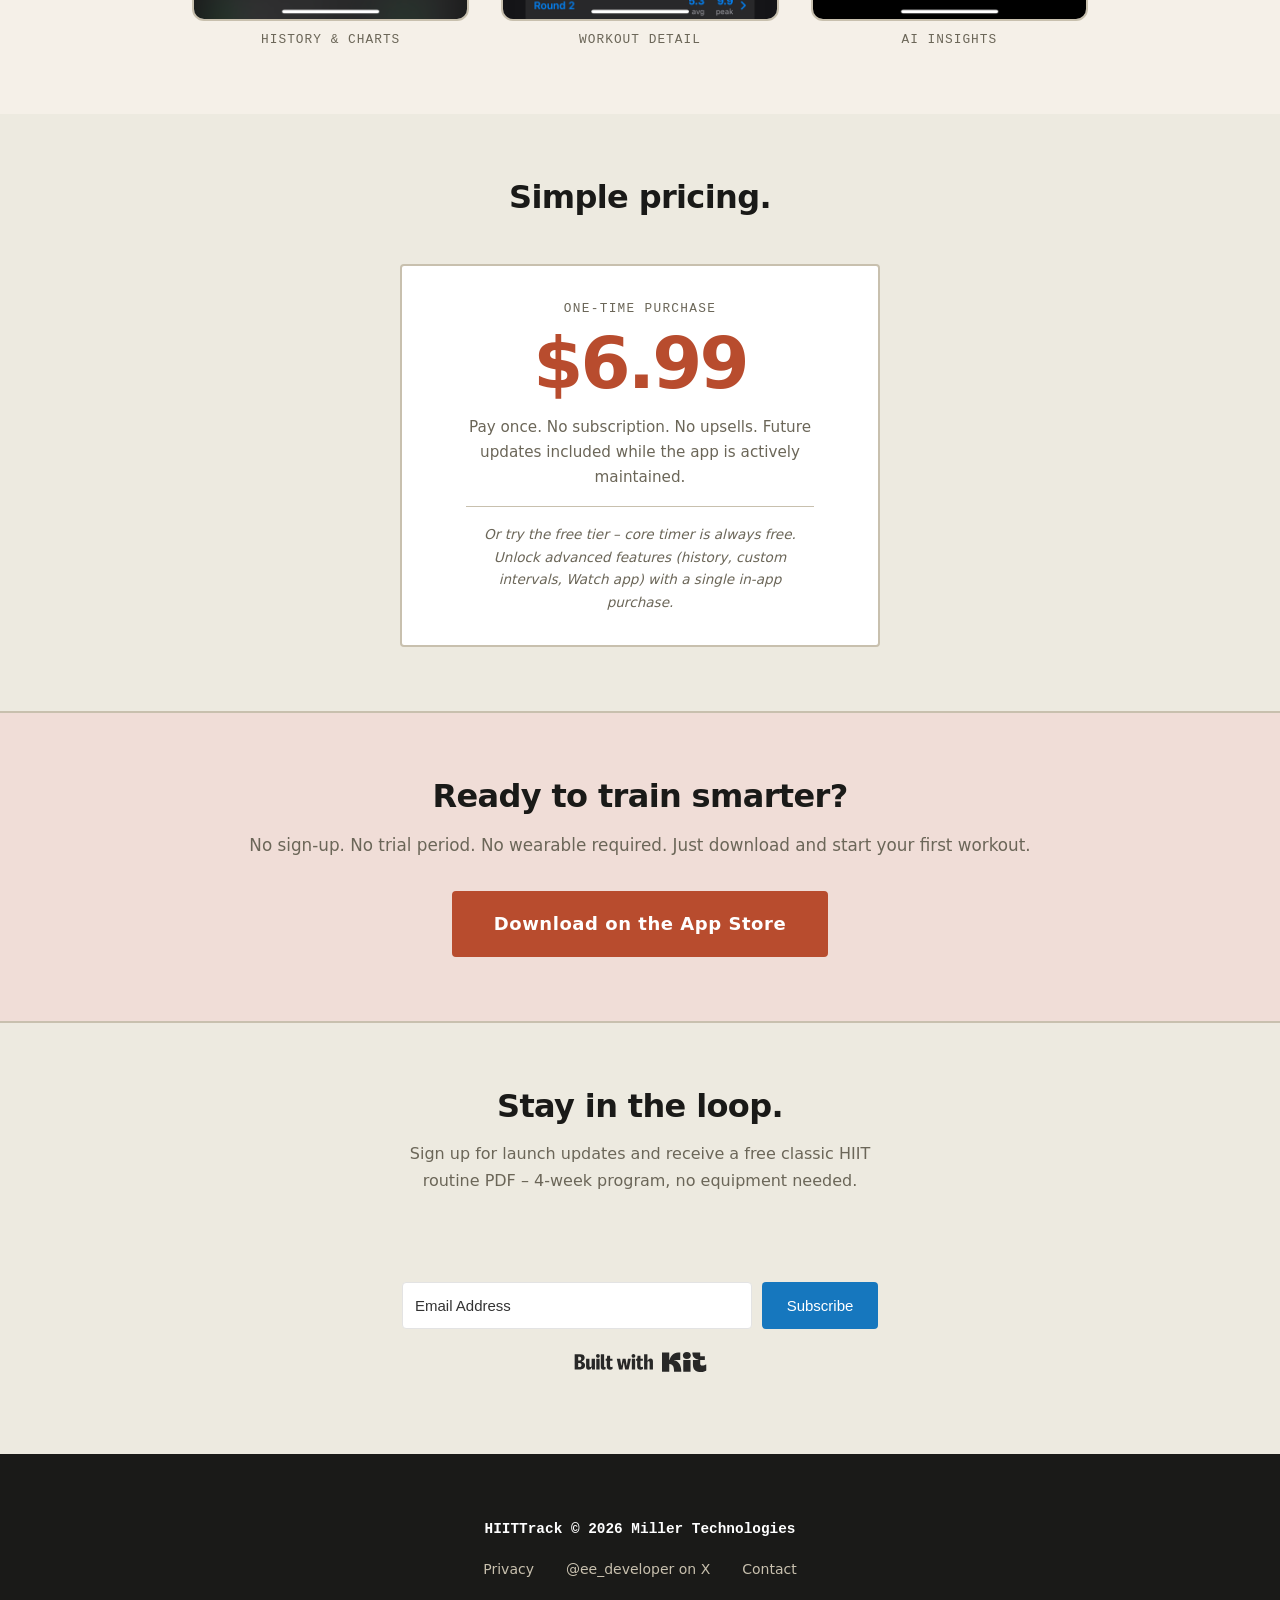
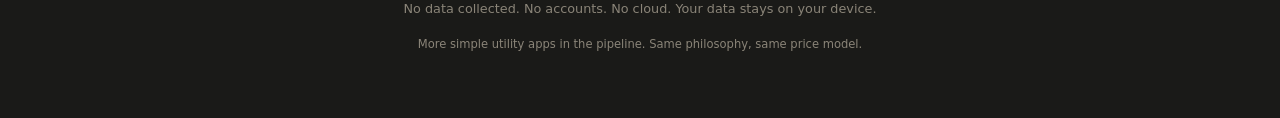
==== commit 210ca1bb: "Refactor code structure for improved readability and maintainability" ====
--- a/index.html
+++ b/index.html
@@ -234,35 +234,8 @@
       <div class="container signup-container">
         <h2>Stay in the loop.</h2>
         <p>Sign up for launch updates and receive a free classic HIIT routine PDF – 4-week program, no equipment needed.</p>
-
-        <!--
-          EMAIL FORM PLACEHOLDER
-          ─────────────────────────────────────────────────────────────────────
-          Replace the block below with your actual email provider embed code.
-          Supported options (all free tiers available):
-            • ConvertKit:  https://convertkit.com  → Landing Pages & Forms → Embed
-            • Mailchimp:   https://mailchimp.com   → Audience → Signup forms → Embedded form
-            • Beehiiv:     https://beehiiv.com     → Grow → Forms → Embed
-          Paste the provider's <script> / <form> snippet in place of the
-          <div class="email-placeholder"> block below.
-          ─────────────────────────────────────────────────────────────────────
-        -->
-        <div class="email-placeholder">
-          <form class="email-form" action="#" method="post" onsubmit="return false;">
-            <label for="signup-email" class="sr-only">Email address</label>
-            <input
-              type="email"
-              id="signup-email"
-              name="email"
-              placeholder="your@email.com"
-              required
-              autocomplete="email"
-            />
-            <button type="submit" class="btn-secondary">Notify me</button>
-          </form>
-          <p class="form-note">No spam. Unsubscribe any time. Your email is not sold or shared.</p>
-        </div>
-        <!-- End email form placeholder -->
+  <script src="https://f.convertkit.com/ckjs/ck.5.js"></script>
+      <form action="https://app.kit.com/forms/9195135/subscriptions" class="seva-form formkit-form" method="post" data-sv-form="9195135" data-uid="904b0ce891" data-format="inline" data-version="5" data-options="{&quot;settings&quot;:{&quot;after_subscribe&quot;:{&quot;action&quot;:&quot;message&quot;,&quot;success_message&quot;:&quot;Success! Now check your email to confirm your subscription.&quot;,&quot;redirect_url&quot;:&quot;&quot;},&quot;analytics&quot;:{&quot;google&quot;:null,&quot;fathom&quot;:null,&quot;facebook&quot;:null,&quot;segment&quot;:null,&quot;pinterest&quot;:null,&quot;sparkloop&quot;:null,&quot;googletagmanager&quot;:null},&quot;modal&quot;:{&quot;trigger&quot;:&quot;timer&quot;,&quot;scroll_percentage&quot;:null,&quot;timer&quot;:5,&quot;devices&quot;:&quot;all&quot;,&quot;show_once_every&quot;:15},&quot;powered_by&quot;:{&quot;show&quot;:true,&quot;url&quot;:&quot;https://kit.com/features/forms?utm_campaign=poweredby&amp;utm_content=form&amp;utm_medium=referral&amp;utm_source=dynamic&quot;},&quot;recaptcha&quot;:{&quot;enabled&quot;:false},&quot;return_visitor&quot;:{&quot;action&quot;:&quot;show&quot;,&quot;custom_content&quot;:&quot;&quot;},&quot;slide_in&quot;:{&quot;display_in&quot;:&quot;bottom_right&quot;,&quot;trigger&quot;:&quot;timer&quot;,&quot;scroll_percentage&quot;:null,&quot;timer&quot;:5,&quot;devices&quot;:&quot;all&quot;,&quot;show_once_every&quot;:15},&quot;sticky_bar&quot;:{&quot;display_in&quot;:&quot;top&quot;,&quot;trigger&quot;:&quot;timer&quot;,&quot;scroll_percentage&quot;:null,&quot;timer&quot;:5,&quot;devices&quot;:&quot;all&quot;,&quot;show_once_every&quot;:15}},&quot;version&quot;:&quot;5&quot;}" min-width="400 500 600 700 800"><div data-style="clean"><ul class="formkit-alert formkit-alert-error" data-element="errors" data-group="alert"></ul><div data-element="fields" data-stacked="false" class="seva-fields formkit-fields"><div class="formkit-field"><input class="formkit-input" name="email_address" aria-label="Email Address" placeholder="Email Address" required="" type="email" style="color: rgb(0, 0, 0); border-color: rgb(227, 227, 227); border-radius: 4px; font-weight: 400;"></div><button data-element="submit" class="formkit-submit formkit-submit" style="color: rgb(255, 255, 255); background-color: rgb(22, 119, 190); border-radius: 4px; font-weight: 400;"><div class="formkit-spinner"><div></div><div></div><div></div></div><span class="">Subscribe</span></button></div><div class="formkit-powered-by-convertkit-container"><a href="https://kit.com/features/forms?utm_campaign=poweredby&amp;utm_content=form&amp;utm_medium=referral&amp;utm_source=dynamic" data-element="powered-by" class="formkit-powered-by-convertkit" data-variant="dark" target="_blank" rel="nofollow">Built with Kit</a></div></div><style>.formkit-form[data-uid="904b0ce891"] *{box-sizing:border-box;}.formkit-form[data-uid="904b0ce891"]{-webkit-font-smoothing:antialiased;-moz-osx-font-smoothing:grayscale;}.formkit-form[data-uid="904b0ce891"] legend{border:none;font-size:inherit;margin-bottom:10px;padding:0;position:relative;display:table;}.formkit-form[data-uid="904b0ce891"] fieldset{border:0;padding:0.01em 0 0 0;margin:0;min-width:0;}.formkit-form[data-uid="904b0ce891"] body:not(:-moz-handler-blocked) fieldset{display:table-cell;}.formkit-form[data-uid="904b0ce891"] h1,.formkit-form[data-uid="904b0ce891"] h2,.formkit-form[data-uid="904b0ce891"] h3,.formkit-form[data-uid="904b0ce891"] h4,.formkit-form[data-uid="904b0ce891"] h5,.formkit-form[data-uid="904b0ce891"] h6{color:inherit;font-size:inherit;font-weight:inherit;}.formkit-form[data-uid="904b0ce891"] h2{font-size:1.5em;margin:1em 0;}.formkit-form[data-uid="904b0ce891"] h3{font-size:1.17em;margin:1em 0;}.formkit-form[data-uid="904b0ce891"] p{color:inherit;font-size:inherit;font-weight:inherit;}.formkit-form[data-uid="904b0ce891"] ol:not([template-default]),.formkit-form[data-uid="904b0ce891"] ul:not([template-default]),.formkit-form[data-uid="904b0ce891"] blockquote:not([template-default]){text-align:left;}.formkit-form[data-uid="904b0ce891"] p:not([template-default]),.formkit-form[data-uid="904b0ce891"] hr:not([template-default]),.formkit-form[data-uid="904b0ce891"] blockquote:not([template-default]),.formkit-form[data-uid="904b0ce891"] ol:not([template-default]),.formkit-form[data-uid="904b0ce891"] ul:not([template-default]){color:inherit;font-style:initial;}.formkit-form[data-uid="904b0ce891"] .ordered-list,.formkit-form[data-uid="904b0ce891"] .unordered-list{list-style-position:outside !important;padding-left:1em;}.formkit-form[data-uid="904b0ce891"] .list-item{padding-left:0;}.formkit-form[data-uid="904b0ce891"][data-format="modal"]{display:none;}.formkit-form[data-uid="904b0ce891"][data-format="slide in"]{display:none;}.formkit-form[data-uid="904b0ce891"][data-format="sticky bar"]{display:none;}.formkit-sticky-bar .formkit-form[data-uid="904b0ce891"][data-format="sticky bar"]{display:block;}.formkit-form[data-uid="904b0ce891"] .formkit-input,.formkit-form[data-uid="904b0ce891"] .formkit-select,.formkit-form[data-uid="904b0ce891"] .formkit-checkboxes{width:100%;}.formkit-form[data-uid="904b0ce891"] .formkit-button,.formkit-form[data-uid="904b0ce891"] .formkit-submit{border:0;border-radius:5px;color:#ffffff;cursor:pointer;display:inline-block;text-align:center;font-size:15px;font-weight:500;cursor:pointer;margin-bottom:15px;overflow:hidden;padding:0;position:relative;vertical-align:middle;}.formkit-form[data-uid="904b0ce891"] .formkit-button:hover,.formkit-form[data-uid="904b0ce891"] .formkit-submit:hover,.formkit-form[data-uid="904b0ce891"] .formkit-button:focus,.formkit-form[data-uid="904b0ce891"] .formkit-submit:focus{outline:none;}.formkit-form[data-uid="904b0ce891"] .formkit-button:hover > span,.formkit-form[data-uid="904b0ce891"] .formkit-submit:hover > span,.formkit-form[data-uid="904b0ce891"] .formkit-button:focus > span,.formkit-form[data-uid="904b0ce891"] .formkit-submit:focus > span{background-color:rgba(0,0,0,0.1);}.formkit-form[data-uid="904b0ce891"] .formkit-button > span,.formkit-form[data-uid="904b0ce891"] .formkit-submit > span{display:block;-webkit-transition:all 300ms ease-in-out;transition:all 300ms ease-in-out;padding:12px 24px;}.formkit-form[data-uid="904b0ce891"] .formkit-input{background:#ffffff;font-size:15px;padding:12px;border:1px solid #e3e3e3;-webkit-flex:1 0 auto;-ms-flex:1 0 auto;flex:1 0 auto;line-height:1.4;margin:0;-webkit-transition:border-color ease-out 300ms;transition:border-color ease-out 300ms;}.formkit-form[data-uid="904b0ce891"] .formkit-input:focus{outline:none;border-color:#1677be;-webkit-transition:border-color ease 300ms;transition:border-color ease 300ms;}.formkit-form[data-uid="904b0ce891"] .formkit-input::-webkit-input-placeholder{color:inherit;opacity:0.8;}.formkit-form[data-uid="904b0ce891"] .formkit-input::-moz-placeholder{color:inherit;opacity:0.8;}.formkit-form[data-uid="904b0ce891"] .formkit-input:-ms-input-placeholder{color:inherit;opacity:0.8;}.formkit-form[data-uid="904b0ce891"] .formkit-input::placeholder{color:inherit;opacity:0.8;}.formkit-form[data-uid="904b0ce891"] [data-group="dropdown"]{position:relative;display:inline-block;width:100%;}.formkit-form[data-uid="904b0ce891"] [data-group="dropdown"]::before{content:"";top:calc(50% - 2.5px);right:10px;position:absolute;pointer-events:none;border-color:#4f4f4f transparent transparent transparent;border-style:solid;border-width:6px 6px 0 6px;height:0;width:0;z-index:999;}.formkit-form[data-uid="904b0ce891"] [data-group="dropdown"] select{height:auto;width:100%;cursor:pointer;color:#333333;line-height:1.4;margin-bottom:0;padding:0 6px;-webkit-appearance:none;-moz-appearance:none;appearance:none;font-size:15px;padding:12px;padding-right:25px;border:1px solid #e3e3e3;background:#ffffff;}.formkit-form[data-uid="904b0ce891"] [data-group="dropdown"] select:focus{outline:none;}.formkit-form[data-uid="904b0ce891"] [data-group="checkboxes"]{text-align:left;margin:0;}.formkit-form[data-uid="904b0ce891"] [data-group="checkboxes"] [data-group="checkbox"]{margin-bottom:10px;}.formkit-form[data-uid="904b0ce891"] [data-group="checkboxes"] [data-group="checkbox"] *{cursor:pointer;}.formkit-form[data-uid="904b0ce891"] [data-group="checkboxes"] [data-group="checkbox"]:last-of-type{margin-bottom:0;}.formkit-form[data-uid="904b0ce891"] [data-group="checkboxes"] [data-group="checkbox"] input[type="checkbox"]{display:none;}.formkit-form[data-uid="904b0ce891"] [data-group="checkboxes"] [data-group="checkbox"] input[type="checkbox"] + label::after{content:none;}.formkit-form[data-uid="904b0ce891"] [data-group="checkboxes"] [data-group="checkbox"] input[type="checkbox"]:checked + label::after{border-color:#ffffff;content:"";}.formkit-form[data-uid="904b0ce891"] [data-group="checkboxes"] [data-group="checkbox"] input[type="checkbox"]:checked + label::before{background:#10bf7a;border-color:#10bf7a;}.formkit-form[data-uid="904b0ce891"] [data-group="checkboxes"] [data-group="checkbox"] label{position:relative;display:inline-block;padding-left:28px;}.formkit-form[data-uid="904b0ce891"] [data-group="checkboxes"] [data-group="checkbox"] label::before,.formkit-form[data-uid="904b0ce891"] [data-group="checkboxes"] [data-group="checkbox"] label::after{position:absolute;content:"";display:inline-block;}.formkit-form[data-uid="904b0ce891"] [data-group="checkboxes"] [data-group="checkbox"] label::before{height:16px;width:16px;border:1px solid #e3e3e3;background:#ffffff;left:0px;top:3px;}.formkit-form[data-uid="904b0ce891"] [data-group="checkboxes"] [data-group="checkbox"] label::after{height:4px;width:8px;border-left:2px solid #4d4d4d;border-bottom:2px solid #4d4d4d;-webkit-transform:rotate(-45deg);-ms-transform:rotate(-45deg);transform:rotate(-45deg);left:4px;top:8px;}.formkit-form[data-uid="904b0ce891"] .formkit-alert{background:#f9fafb;border:1px solid #e3e3e3;border-radius:5px;-webkit-flex:1 0 auto;-ms-flex:1 0 auto;flex:1 0 auto;list-style:none;margin:25px auto;padding:12px;text-align:center;width:100%;}.formkit-form[data-uid="904b0ce891"] .formkit-alert:empty{display:none;}.formkit-form[data-uid="904b0ce891"] .formkit-alert-success{background:#d3fbeb;border-color:#10bf7a;color:#0c905c;}.formkit-form[data-uid="904b0ce891"] .formkit-alert-error{background:#fde8e2;border-color:#f2643b;color:#ea4110;}.formkit-form[data-uid="904b0ce891"] .formkit-spinner{display:-webkit-box;display:-webkit-flex;display:-ms-flexbox;display:flex;height:0px;width:0px;margin:0 auto;position:absolute;top:0;left:0;right:0;width:0px;overflow:hidden;text-align:center;-webkit-transition:all 300ms ease-in-out;transition:all 300ms ease-in-out;}.formkit-form[data-uid="904b0ce891"] .formkit-spinner > div{margin:auto;width:12px;height:12px;background-color:#fff;opacity:0.3;border-radius:100%;display:inline-block;-webkit-animation:formkit-bouncedelay-formkit-form-data-uid-904b0ce891- 1.4s infinite ease-in-out both;animation:formkit-bouncedelay-formkit-form-data-uid-904b0ce891- 1.4s infinite ease-in-out both;}.formkit-form[data-uid="904b0ce891"] .formkit-spinner > div:nth-child(1){-webkit-animation-delay:-0.32s;animation-delay:-0.32s;}.formkit-form[data-uid="904b0ce891"] .formkit-spinner > div:nth-child(2){-webkit-animation-delay:-0.16s;animation-delay:-0.16s;}.formkit-form[data-uid="904b0ce891"] .formkit-submit[data-active] .formkit-spinner{opacity:1;height:100%;width:50px;}.formkit-form[data-uid="904b0ce891"] .formkit-submit[data-active] .formkit-spinner ~ span{opacity:0;}.formkit-form[data-uid="904b0ce891"] .formkit-powered-by[data-active="false"]{opacity:0.35;}.formkit-form[data-uid="904b0ce891"] .formkit-powered-by-convertkit-container{display:-webkit-box;display:-webkit-flex;display:-ms-flexbox;display:flex;width:100%;margin:10px 0;position:relative;}.formkit-form[data-uid="904b0ce891"] .formkit-powered-by-convertkit-container[data-active="false"]{opacity:0.35;}.formkit-form[data-uid="904b0ce891"] .formkit-powered-by-convertkit{-webkit-align-items:center;-webkit-box-align:center;-ms-flex-align:center;align-items:center;background-color:#ffffff;border-radius:9px;color:#3d3d3d;cursor:pointer;display:block;height:36px;margin:0 auto;opacity:0.95;padding:0;-webkit-text-decoration:none;text-decoration:none;text-indent:100%;-webkit-transition:ease-in-out all 200ms;transition:ease-in-out all 200ms;white-space:nowrap;overflow:hidden;-webkit-user-select:none;-moz-user-select:none;-ms-user-select:none;user-select:none;width:157px;background-repeat:no-repeat;background-position:center;background-image:url("data:image/svg+xml;charset=utf8,%3Csvg width='133' height='36' viewBox='0 0 133 36' fill='none' xmlns='http://www.w3.org/2000/svg'%3E%3Cpath d='M0.861 25.5C0.735 25.5 0.651 25.416 0.651 25.29V10.548C0.651 10.422 0.735 10.338 0.861 10.338H6.279C9.072 10.338 10.668 11.451 10.668 13.824C10.668 15.819 9.219 16.932 8.001 17.226C7.707 17.268 7.707 17.625 8.022 17.688C9.912 18.108 11.088 19.116 11.088 21.321C11.088 23.715 9.429 25.5 6.426 25.5H0.861ZM5.397 23.085C6.825 23.085 7.518 22.224 7.518 21.006C7.518 19.683 6.825 18.948 5.397 18.948H4.2V23.085H5.397ZM5.313 16.617C6.51 16.617 7.245 15.945 7.245 14.601C7.245 13.383 6.51 12.753 5.25 12.753H4.2V16.617H5.313ZM17.9758 23.883C17.9758 23.568 17.6608 23.505 17.5348 23.799C17.0308 24.954 16.1698 25.731 14.5528 25.731C12.8728 25.731 12.0958 24.471 12.0958 22.707V14.937C12.0958 14.811 12.1798 14.727 12.3058 14.727H15.2248C15.3508 14.727 15.4348 14.811 15.4348 14.937V21.657C15.4348 22.581 15.7708 23.022 16.4638 23.022C17.1778 23.022 17.6188 22.581 17.6188 21.657V14.937C17.6188 14.811 17.7028 14.727 17.8288 14.727H20.7478C20.8738 14.727 20.9578 14.811 20.9578 14.937V25.29C20.9578 25.416 20.8738 25.5 20.7478 25.5H18.1858C18.0598 25.5 17.9758 25.416 17.9758 25.29V23.883ZM25.6141 25.29C25.6141 25.416 25.5301 25.5 25.4041 25.5H22.4851C22.3591 25.5 22.2751 25.416 22.2751 25.29V14.937C22.2751 14.811 22.3591 14.727 22.4851 14.727H25.4041C25.5301 14.727 25.6141 14.811 25.6141 14.937V25.29ZM23.9131 13.74C22.8001 13.74 22.0441 12.942 22.0441 11.934C22.0441 10.926 22.8001 10.107 23.9131 10.107C25.0051 10.107 25.7611 10.926 25.7611 11.934C25.7611 12.942 25.0051 13.74 23.9131 13.74ZM26.7883 10.548C26.7883 10.422 26.8723 10.338 26.9983 10.338H29.9173C30.0433 10.338 30.1273 10.422 30.1273 10.548V22.056C30.1273 22.749 30.2533 23.085 30.8203 23.085C31.0093 23.085 31.1983 23.043 31.3663 23.001C31.5133 22.959 31.6183 22.959 31.6183 23.127V25.059C31.6183 25.164 31.5763 25.269 31.4923 25.311C30.9673 25.521 30.2953 25.71 29.5813 25.71C27.7123 25.71 26.7883 24.639 26.7883 22.476V10.548ZM32.4237 14.727C32.8227 14.727 32.9277 14.538 32.9697 14.055L33.1167 12.039C33.1167 11.913 33.2217 11.829 33.3477 11.829H35.8887C36.0147 11.829 36.0987 11.913 36.0987 12.039V14.517C36.0987 14.643 36.1827 14.727 36.3087 14.727H38.2827C38.4087 14.727 38.4927 14.811 38.4927 14.937V16.659C38.4927 16.785 38.4087 16.869 38.2827 16.869H36.0777V22.056C36.0777 22.875 36.5397 23.085 37.0647 23.085C37.4847 23.085 37.9467 22.938 38.3247 22.707C38.4717 22.623 38.5767 22.665 38.5767 22.833V24.828C38.5767 24.933 38.5347 25.017 38.4507 25.08C37.8417 25.458 36.9807 25.71 36.0357 25.71C34.2927 25.71 32.7387 24.912 32.7387 22.476V16.869H31.8567C31.7307 16.869 31.6467 16.785 31.6467 16.659V14.937C31.6467 14.811 31.7307 14.727 31.8567 14.727H32.4237ZM51.3808 14.727C51.5068 14.727 51.5908 14.79 51.6118 14.916L52.3888 19.851L52.5778 21.174C52.6198 21.468 52.9558 21.468 52.9768 21.174C53.0398 20.712 53.0818 20.271 53.1658 19.83L53.8798 14.916C53.9008 14.79 53.9848 14.727 54.1108 14.727H56.6728C56.8198 14.727 56.8828 14.811 56.8618 14.958L54.6778 25.311C54.6568 25.437 54.5728 25.5 54.4468 25.5H51.3178C51.1918 25.5 51.1078 25.437 51.0868 25.311L50.1208 20.082L49.8898 18.633C49.8688 18.444 49.6588 18.444 49.6378 18.633L49.4068 20.103L48.5458 25.311C48.5248 25.437 48.4408 25.5 48.3148 25.5H45.2068C45.0808 25.5 44.9968 25.437 44.9758 25.311L42.8128 14.958C42.7918 14.811 42.8548 14.727 43.0018 14.727H45.9628C46.0888 14.727 46.1728 14.79 46.1938 14.916L46.9288 19.83C47.0128 20.271 47.0758 20.754 47.1388 21.195C47.2018 21.51 47.4748 21.531 47.5378 21.195L47.7478 19.872L48.6088 14.916C48.6298 14.79 48.7138 14.727 48.8398 14.727H51.3808ZM61.1582 25.29C61.1582 25.416 61.0742 25.5 60.9482 25.5H58.0292C57.9032 25.5 57.8192 25.416 57.8192 25.29V14.937C57.8192 14.811 57.9032 14.727 58.0292 14.727H60.9482C61.0742 14.727 61.1582 14.811 61.1582 14.937V25.29ZM59.4572 13.74C58.3442 13.74 57.5882 12.942 57.5882 11.934C57.5882 10.926 58.3442 10.107 59.4572 10.107C60.5492 10.107 61.3052 10.926 61.3052 11.934C61.3052 12.942 60.5492 13.74 59.4572 13.74ZM62.8154 14.727C63.2144 14.727 63.3194 14.538 63.3614 14.055L63.5084 12.039C63.5084 11.913 63.6134 11.829 63.7394 11.829H66.2804C66.4064 11.829 66.4904 11.913 66.4904 12.039V14.517C66.4904 14.643 66.5744 14.727 66.7004 14.727H68.6744C68.8004 14.727 68.8844 14.811 68.8844 14.937V16.659C68.8844 16.785 68.8004 16.869 68.6744 16.869H66.4694V22.056C66.4694 22.875 66.9314 23.085 67.4564 23.085C67.8764 23.085 68.3384 22.938 68.7164 22.707C68.8634 22.623 68.9684 22.665 68.9684 22.833V24.828C68.9684 24.933 68.9264 25.017 68.8424 25.08C68.2334 25.458 67.3724 25.71 66.4274 25.71C64.6844 25.71 63.1304 24.912 63.1304 22.476V16.869H62.2484C62.1224 16.869 62.0384 16.785 62.0384 16.659V14.937C62.0384 14.811 62.1224 14.727 62.2484 14.727H62.8154ZM73.4298 16.323C73.4298 16.638 73.7868 16.68 73.9128 16.407C74.3748 15.315 75.1308 14.496 76.6008 14.496C78.2178 14.496 78.9528 15.609 78.9528 17.373V25.29C78.9528 25.416 78.8688 25.5 78.7428 25.5H75.8238C75.6978 25.5 75.6138 25.416 75.6138 25.29V18.633C75.6138 17.709 75.2778 17.268 74.5848 17.268C73.8708 17.268 73.4298 17.709 73.4298 18.633V25.29C73.4298 25.416 73.3458 25.5 73.2198 25.5H70.3008C70.1748 25.5 70.0908 25.416 70.0908 25.29V10.548C70.0908 10.422 70.1748 10.338 70.3008 10.338H73.2198C73.3458 10.338 73.4298 10.422 73.4298 10.548V16.323Z' fill='%231E1E1E'/%3E%3Cpath d='M100.132 16.3203C105.58 17.3761 107.272 22.4211 107.318 27.4961C107.318 27.6101 107.226 27.7041 107.112 27.7041H100.252C100.138 27.7041 100.046 27.6121 100.046 27.5001C100.026 23.5629 99.3877 20.0896 95.4865 19.9396C95.3705 19.9356 95.2725 20.0276 95.2725 20.1456V27.5001C95.2725 27.6141 95.1806 27.7061 95.0666 27.7061H88.206C88.092 27.7061 88 27.6141 88 27.5001V8.75585C88 8.64187 88.092 8.54989 88.206 8.54989H95.0686C95.1826 8.54989 95.2745 8.64187 95.2745 8.75585V15.7764C95.2745 15.8804 95.3585 15.9644 95.4625 15.9644C95.5445 15.9644 95.6185 15.9104 95.6425 15.8324C97.4081 10.0416 100.709 8.58588 106.07 8.55189C106.184 8.55189 106.276 8.64387 106.276 8.75785V15.7604C106.276 15.8744 106.184 15.9664 106.07 15.9664H100.166C100.066 15.9664 99.9856 16.0464 99.9856 16.1464C99.9856 16.2304 100.048 16.3043 100.132 16.3203ZM118.918 20.7095V16.1704C118.918 16.0564 119.01 15.9644 119.124 15.9644H124.173C124.273 15.9644 124.353 15.8844 124.353 15.7844C124.353 15.6985 124.291 15.6245 124.207 15.6085C120.256 14.8246 118.432 12.5511 118.37 8.75585C118.368 8.64387 118.458 8.54989 118.572 8.54989H125.986C126.1 8.54989 126.192 8.64187 126.192 8.75585V11.9532C126.192 12.0672 126.284 12.1592 126.398 12.1592H130.649C130.763 12.1592 130.855 12.2511 130.855 12.3651V15.7624C130.855 15.8764 130.763 15.9684 130.649 15.9684H126.398C126.284 15.9684 126.192 16.0604 126.192 16.1744V19.8356C126.192 21.1294 126.986 21.5553 128.04 21.5553C129.692 21.5553 131.323 20.8114 131.977 20.4735C132.113 20.4035 132.277 20.5015 132.277 20.6555V26.3543C132.277 26.5063 132.193 26.6463 132.059 26.7183C131.413 27.0582 129.418 28 127.136 28C122.435 27.996 118.918 26.0824 118.918 20.7095ZM109.266 27.4981V16.1704C109.266 16.0564 109.358 15.9644 109.472 15.9644H116.334C116.448 15.9644 116.54 16.0564 116.54 16.1704V27.4981C116.54 27.6121 116.448 27.7041 116.334 27.7041H109.472C109.358 27.7021 109.266 27.6101 109.266 27.4981ZM108.876 11.4913C108.876 13.4189 110.238 14.9826 112.853 14.9826C115.469 14.9826 116.83 13.4189 116.83 11.4913C116.83 9.56369 115.471 8 112.853 8C110.238 8 108.876 9.56369 108.876 11.4913Z' fill='%231E1E1E'/%3E%3C/svg%3E");}.formkit-form[data-uid="904b0ce891"] .formkit-powered-by-convertkit:hover,.formkit-form[data-uid="904b0ce891"] .formkit-powered-by-convertkit:focus{background-color:#ffffff;-webkit-transform:scale(1.025) perspective(1px);-ms-transform:scale(1.025) perspective(1px);transform:scale(1.025) perspective(1px);opacity:1;}.formkit-form[data-uid="904b0ce891"] .formkit-powered-by-convertkit[data-variant="dark"],.formkit-form[data-uid="904b0ce891"] .formkit-powered-by-convertkit[data-variant="light"]{background-color:transparent;border-color:transparent;width:133px;}.formkit-form[data-uid="904b0ce891"] .formkit-powered-by-convertkit[data-variant="light"]{color:#ffffff;background-image:url("data:image/svg+xml;charset=utf8,%3Csvg width='133' height='36' viewBox='0 0 133 36' fill='none' xmlns='http://www.w3.org/2000/svg'%3E%3Cpath d='M0.861 25.5C0.735 25.5 0.651 25.416 0.651 25.29V10.548C0.651 10.422 0.735 10.338 0.861 10.338H6.279C9.072 10.338 10.668 11.451 10.668 13.824C10.668 15.819 9.219 16.932 8.001 17.226C7.707 17.268 7.707 17.625 8.022 17.688C9.912 18.108 11.088 19.116 11.088 21.321C11.088 23.715 9.429 25.5 6.426 25.5H0.861ZM5.397 23.085C6.825 23.085 7.518 22.224 7.518 21.006C7.518 19.683 6.825 18.948 5.397 18.948H4.2V23.085H5.397ZM5.313 16.617C6.51 16.617 7.245 15.945 7.245 14.601C7.245 13.383 6.51 12.753 5.25 12.753H4.2V16.617H5.313ZM17.9758 23.883C17.9758 23.568 17.6608 23.505 17.5348 23.799C17.0308 24.954 16.1698 25.731 14.5528 25.731C12.8728 25.731 12.0958 24.471 12.0958 22.707V14.937C12.0958 14.811 12.1798 14.727 12.3058 14.727H15.2248C15.3508 14.727 15.4348 14.811 15.4348 14.937V21.657C15.4348 22.581 15.7708 23.022 16.4638 23.022C17.1778 23.022 17.6188 22.581 17.6188 21.657V14.937C17.6188 14.811 17.7028 14.727 17.8288 14.727H20.7478C20.8738 14.727 20.9578 14.811 20.9578 14.937V25.29C20.9578 25.416 20.8738 25.5 20.7478 25.5H18.1858C18.0598 25.5 17.9758 25.416 17.9758 25.29V23.883ZM25.6141 25.29C25.6141 25.416 25.5301 25.5 25.4041 25.5H22.4851C22.3591 25.5 22.2751 25.416 22.2751 25.29V14.937C22.2751 14.811 22.3591 14.727 22.4851 14.727H25.4041C25.5301 14.727 25.6141 14.811 25.6141 14.937V25.29ZM23.9131 13.74C22.8001 13.74 22.0441 12.942 22.0441 11.934C22.0441 10.926 22.8001 10.107 23.9131 10.107C25.0051 10.107 25.7611 10.926 25.7611 11.934C25.7611 12.942 25.0051 13.74 23.9131 13.74ZM26.7883 10.548C26.7883 10.422 26.8723 10.338 26.9983 10.338H29.9173C30.0433 10.338 30.1273 10.422 30.1273 10.548V22.056C30.1273 22.749 30.2533 23.085 30.8203 23.085C31.0093 23.085 31.1983 23.043 31.3663 23.001C31.5133 22.959 31.6183 22.959 31.6183 23.127V25.059C31.6183 25.164 31.5763 25.269 31.4923 25.311C30.9673 25.521 30.2953 25.71 29.5813 25.71C27.7123 25.71 26.7883 24.639 26.7883 22.476V10.548ZM32.4237 14.727C32.8227 14.727 32.9277 14.538 32.9697 14.055L33.1167 12.039C33.1167 11.913 33.2217 11.829 33.3477 11.829H35.8887C36.0147 11.829 36.0987 11.913 36.0987 12.039V14.517C36.0987 14.643 36.1827 14.727 36.3087 14.727H38.2827C38.4087 14.727 38.4927 14.811 38.4927 14.937V16.659C38.4927 16.785 38.4087 16.869 38.2827 16.869H36.0777V22.056C36.0777 22.875 36.5397 23.085 37.0647 23.085C37.4847 23.085 37.9467 22.938 38.3247 22.707C38.4717 22.623 38.5767 22.665 38.5767 22.833V24.828C38.5767 24.933 38.5347 25.017 38.4507 25.08C37.8417 25.458 36.9807 25.71 36.0357 25.71C34.2927 25.71 32.7387 24.912 32.7387 22.476V16.869H31.8567C31.7307 16.869 31.6467 16.785 31.6467 16.659V14.937C31.6467 14.811 31.7307 14.727 31.8567 14.727H32.4237ZM51.3808 14.727C51.5068 14.727 51.5908 14.79 51.6118 14.916L52.3888 19.851L52.5778 21.174C52.6198 21.468 52.9558 21.468 52.9768 21.174C53.0398 20.712 53.0818 20.271 53.1658 19.83L53.8798 14.916C53.9008 14.79 53.9848 14.727 54.1108 14.727H56.6728C56.8198 14.727 56.8828 14.811 56.8618 14.958L54.6778 25.311C54.6568 25.437 54.5728 25.5 54.4468 25.5H51.3178C51.1918 25.5 51.1078 25.437 51.0868 25.311L50.1208 20.082L49.8898 18.633C49.8688 18.444 49.6588 18.444 49.6378 18.633L49.4068 20.103L48.5458 25.311C48.5248 25.437 48.4408 25.5 48.3148 25.5H45.2068C45.0808 25.5 44.9968 25.437 44.9758 25.311L42.8128 14.958C42.7918 14.811 42.8548 14.727 43.0018 14.727H45.9628C46.0888 14.727 46.1728 14.79 46.1938 14.916L46.9288 19.83C47.0128 20.271 47.0758 20.754 47.1388 21.195C47.2018 21.51 47.4748 21.531 47.5378 21.195L47.7478 19.872L48.6088 14.916C48.6298 14.79 48.7138 14.727 48.8398 14.727H51.3808ZM61.1582 25.29C61.1582 25.416 61.0742 25.5 60.9482 25.5H58.0292C57.9032 25.5 57.8192 25.416 57.8192 25.29V14.937C57.8192 14.811 57.9032 14.727 58.0292 14.727H60.9482C61.0742 14.727 61.1582 14.811 61.1582 14.937V25.29ZM59.4572 13.74C58.3442 13.74 57.5882 12.942 57.5882 11.934C57.5882 10.926 58.3442 10.107 59.4572 10.107C60.5492 10.107 61.3052 10.926 61.3052 11.934C61.3052 12.942 60.5492 13.74 59.4572 13.74ZM62.8154 14.727C63.2144 14.727 63.3194 14.538 63.3614 14.055L63.5084 12.039C63.5084 11.913 63.6134 11.829 63.7394 11.829H66.2804C66.4064 11.829 66.4904 11.913 66.4904 12.039V14.517C66.4904 14.643 66.5744 14.727 66.7004 14.727H68.6744C68.8004 14.727 68.8844 14.811 68.8844 14.937V16.659C68.8844 16.785 68.8004 16.869 68.6744 16.869H66.4694V22.056C66.4694 22.875 66.9314 23.085 67.4564 23.085C67.8764 23.085 68.3384 22.938 68.7164 22.707C68.8634 22.623 68.9684 22.665 68.9684 22.833V24.828C68.9684 24.933 68.9264 25.017 68.8424 25.08C68.2334 25.458 67.3724 25.71 66.4274 25.71C64.6844 25.71 63.1304 24.912 63.1304 22.476V16.869H62.2484C62.1224 16.869 62.0384 16.785 62.0384 16.659V14.937C62.0384 14.811 62.1224 14.727 62.2484 14.727H62.8154ZM73.4298 16.323C73.4298 16.638 73.7868 16.68 73.9128 16.407C74.3748 15.315 75.1308 14.496 76.6008 14.496C78.2178 14.496 78.9528 15.609 78.9528 17.373V25.29C78.9528 25.416 78.8688 25.5 78.7428 25.5H75.8238C75.6978 25.5 75.6138 25.416 75.6138 25.29V18.633C75.6138 17.709 75.2778 17.268 74.5848 17.268C73.8708 17.268 73.4298 17.709 73.4298 18.633V25.29C73.4298 25.416 73.3458 25.5 73.2198 25.5H70.3008C70.1748 25.5 70.0908 25.416 70.0908 25.29V10.548C70.0908 10.422 70.1748 10.338 70.3008 10.338H73.2198C73.3458 10.338 73.4298 10.422 73.4298 10.548V16.323Z' fill='white'/%3E%3Cpath d='M100.132 16.3203C105.58 17.3761 107.272 22.4211 107.318 27.4961C107.318 27.6101 107.226 27.7041 107.112 27.7041H100.252C100.138 27.7041 100.046 27.6121 100.046 27.5001C100.026 23.5629 99.3877 20.0896 95.4865 19.9396C95.3705 19.9356 95.2725 20.0276 95.2725 20.1456V27.5001C95.2725 27.6141 95.1806 27.7061 95.0666 27.7061H88.206C88.092 27.7061 88 27.6141 88 27.5001V8.75585C88 8.64187 88.092 8.54989 88.206 8.54989H95.0686C95.1826 8.54989 95.2745 8.64187 95.2745 8.75585V15.7764C95.2745 15.8804 95.3585 15.9644 95.4625 15.9644C95.5445 15.9644 95.6185 15.9104 95.6425 15.8324C97.4081 10.0416 100.709 8.58588 106.07 8.55189C106.184 8.55189 106.276 8.64387 106.276 8.75785V15.7604C106.276 15.8744 106.184 15.9664 106.07 15.9664H100.166C100.066 15.9664 99.9856 16.0464 99.9856 16.1464C99.9856 16.2304 100.048 16.3043 100.132 16.3203ZM118.918 20.7095V16.1704C118.918 16.0564 119.01 15.9644 119.124 15.9644H124.173C124.273 15.9644 124.353 15.8844 124.353 15.7844C124.353 15.6985 124.291 15.6245 124.207 15.6085C120.256 14.8246 118.432 12.5511 118.37 8.75585C118.368 8.64387 118.458 8.54989 118.572 8.54989H125.986C126.1 8.54989 126.192 8.64187 126.192 8.75585V11.9532C126.192 12.0672 126.284 12.1592 126.398 12.1592H130.649C130.763 12.1592 130.855 12.2511 130.855 12.3651V15.7624C130.855 15.8764 130.763 15.9684 130.649 15.9684H126.398C126.284 15.9684 126.192 16.0604 126.192 16.1744V19.8356C126.192 21.1294 126.986 21.5553 128.04 21.5553C129.692 21.5553 131.323 20.8114 131.977 20.4735C132.113 20.4035 132.277 20.5015 132.277 20.6555V26.3543C132.277 26.5063 132.193 26.6463 132.059 26.7183C131.413 27.0582 129.418 28 127.136 28C122.435 27.996 118.918 26.0824 118.918 20.7095ZM109.266 27.4981V16.1704C109.266 16.0564 109.358 15.9644 109.472 15.9644H116.334C116.448 15.9644 116.54 16.0564 116.54 16.1704V27.4981C116.54 27.6121 116.448 27.7041 116.334 27.7041H109.472C109.358 27.7021 109.266 27.6101 109.266 27.4981ZM108.876 11.4913C108.876 13.4189 110.238 14.9826 112.853 14.9826C115.469 14.9826 116.83 13.4189 116.83 11.4913C116.83 9.56369 115.471 8 112.853 8C110.238 8 108.876 9.56369 108.876 11.4913Z' fill='white'/%3E%3C/svg%3E");}@-webkit-keyframes formkit-bouncedelay-formkit-form-data-uid-904b0ce891-{0%,80%,100%{-webkit-transform:scale(0);-ms-transform:scale(0);transform:scale(0);}40%{-webkit-transform:scale(1);-ms-transform:scale(1);transform:scale(1);}}@keyframes formkit-bouncedelay-formkit-form-data-uid-904b0ce891-{0%,80%,100%{-webkit-transform:scale(0);-ms-transform:scale(0);transform:scale(0);}40%{-webkit-transform:scale(1);-ms-transform:scale(1);transform:scale(1);}}.formkit-form[data-uid="904b0ce891"] blockquote{padding:10px 20px;margin:0 0 20px;border-left:5px solid #e1e1e1;}.formkit-form[data-uid="904b0ce891"] .seva-custom-content{padding:15px;font-size:16px;color:#fff;mix-blend-mode:difference;}.formkit-form[data-uid="904b0ce891"] .formkit-modal.guard{max-width:420px;width:100%;} .formkit-form[data-uid="904b0ce891"]{max-width:700px;}.formkit-form[data-uid="904b0ce891"] [data-style="clean"]{width:100%;}.formkit-form[data-uid="904b0ce891"] .formkit-fields{display:-webkit-box;display:-webkit-flex;display:-ms-flexbox;display:flex;-webkit-flex-wrap:wrap;-ms-flex-wrap:wrap;flex-wrap:wrap;margin:0 auto;}.formkit-form[data-uid="904b0ce891"] .formkit-field,.formkit-form[data-uid="904b0ce891"] .formkit-submit{margin:0 0 15px 0;-webkit-flex:1 0 100%;-ms-flex:1 0 100%;flex:1 0 100%;}.formkit-form[data-uid="904b0ce891"] .formkit-powered-by-convertkit-container{margin:0;}.formkit-form[data-uid="904b0ce891"] .formkit-submit{position:static;}.formkit-form[data-uid="904b0ce891"][min-width~="700"] [data-style="clean"],.formkit-form[data-uid="904b0ce891"][min-width~="800"] [data-style="clean"]{padding:10px;padding-top:56px;}.formkit-form[data-uid="904b0ce891"][min-width~="700"] .formkit-fields[data-stacked="false"],.formkit-form[data-uid="904b0ce891"][min-width~="800"] .formkit-fields[data-stacked="false"]{margin-left:-5px;margin-right:-5px;}.formkit-form[data-uid="904b0ce891"][min-width~="700"] .formkit-fields[data-stacked="false"] .formkit-field,.formkit-form[data-uid="904b0ce891"][min-width~="800"] .formkit-fields[data-stacked="false"] .formkit-field,.formkit-form[data-uid="904b0ce891"][min-width~="700"] .formkit-fields[data-stacked="false"] .formkit-submit,.formkit-form[data-uid="904b0ce891"][min-width~="800"] .formkit-fields[data-stacked="false"] .formkit-submit{margin:0 5px 15px 5px;}.formkit-form[data-uid="904b0ce891"][min-width~="700"] .formkit-fields[data-stacked="false"] .formkit-field,.formkit-form[data-uid="904b0ce891"][min-width~="800"] .formkit-fields[data-stacked="false"] .formkit-field{-webkit-flex:100 1 auto;-ms-flex:100 1 auto;flex:100 1 auto;}.formkit-form[data-uid="904b0ce891"][min-width~="700"] .formkit-fields[data-stacked="false"] .formkit-submit,.formkit-form[data-uid="904b0ce891"][min-width~="800"] .formkit-fields[data-stacked="false"] .formkit-submit{-webkit-flex:1 1 auto;-ms-flex:1 1 auto;flex:1 1 auto;} </style></form>
 
       </div>
     </section>
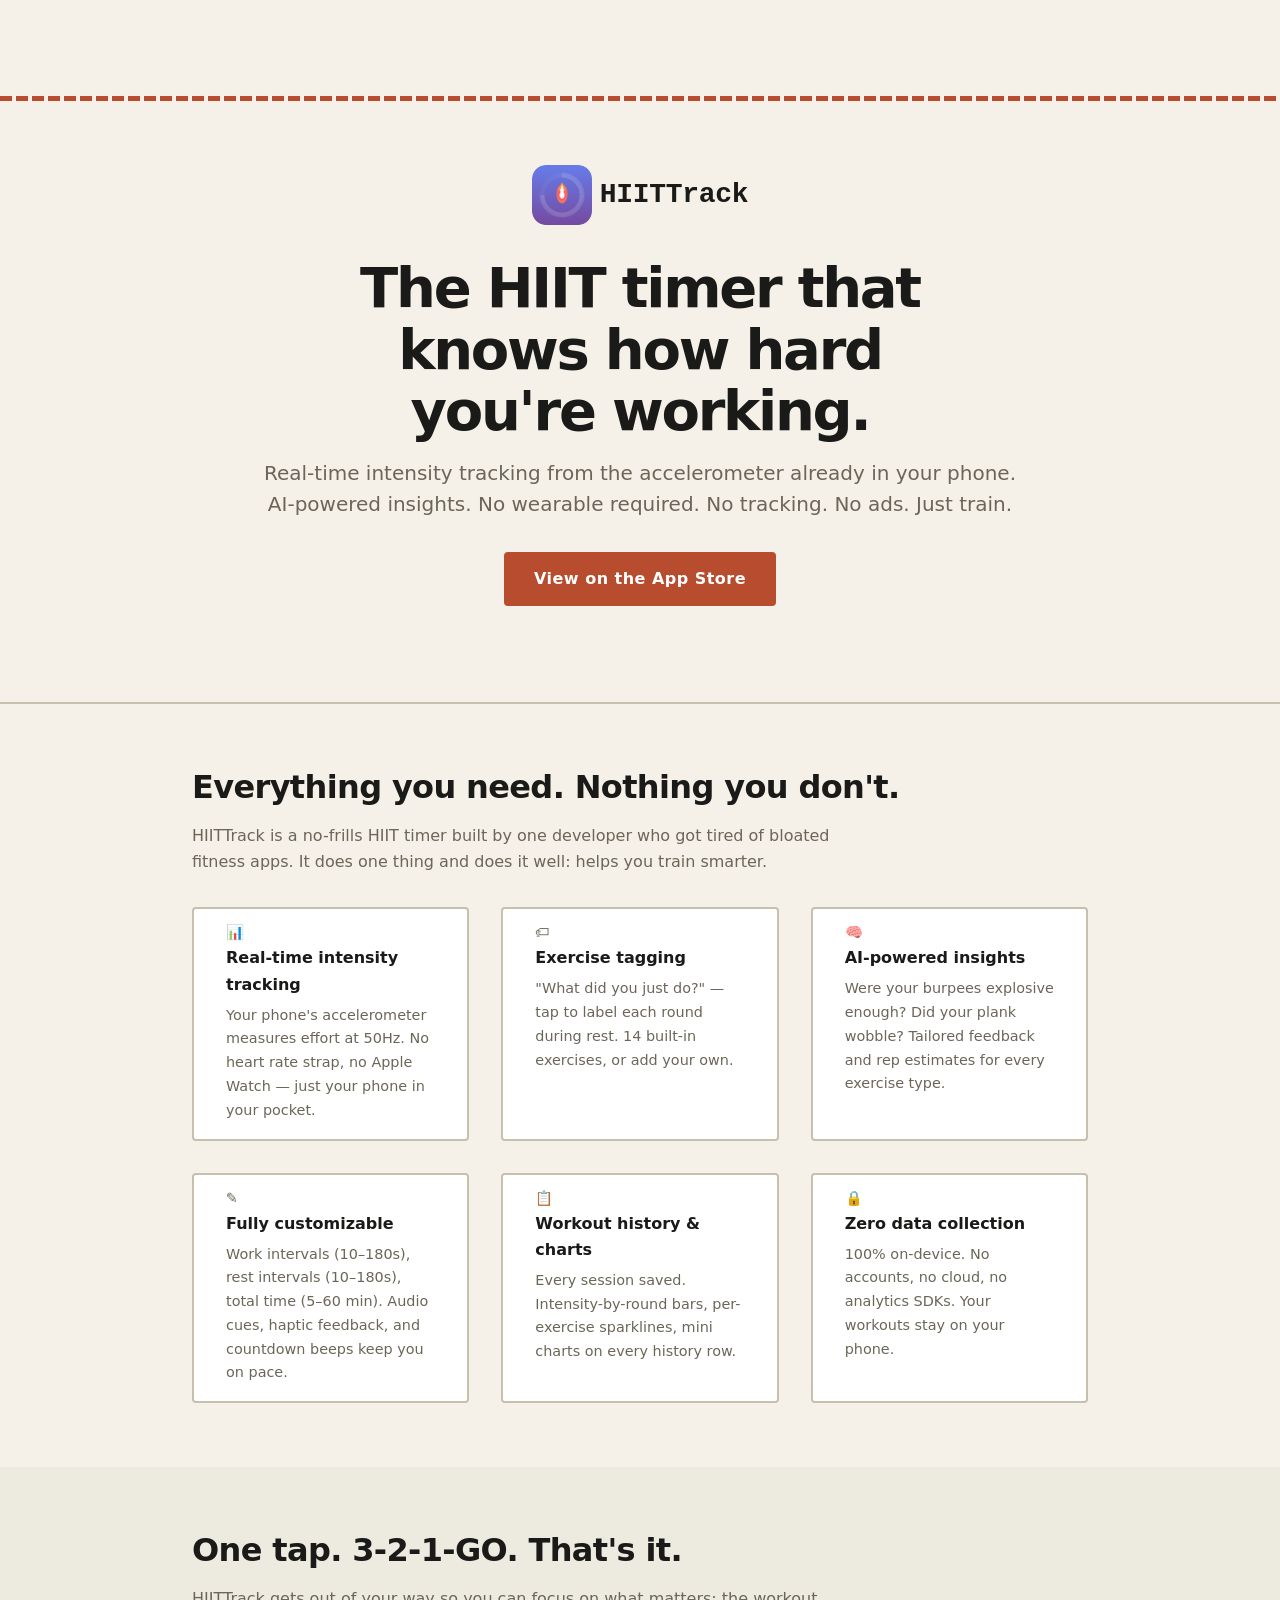
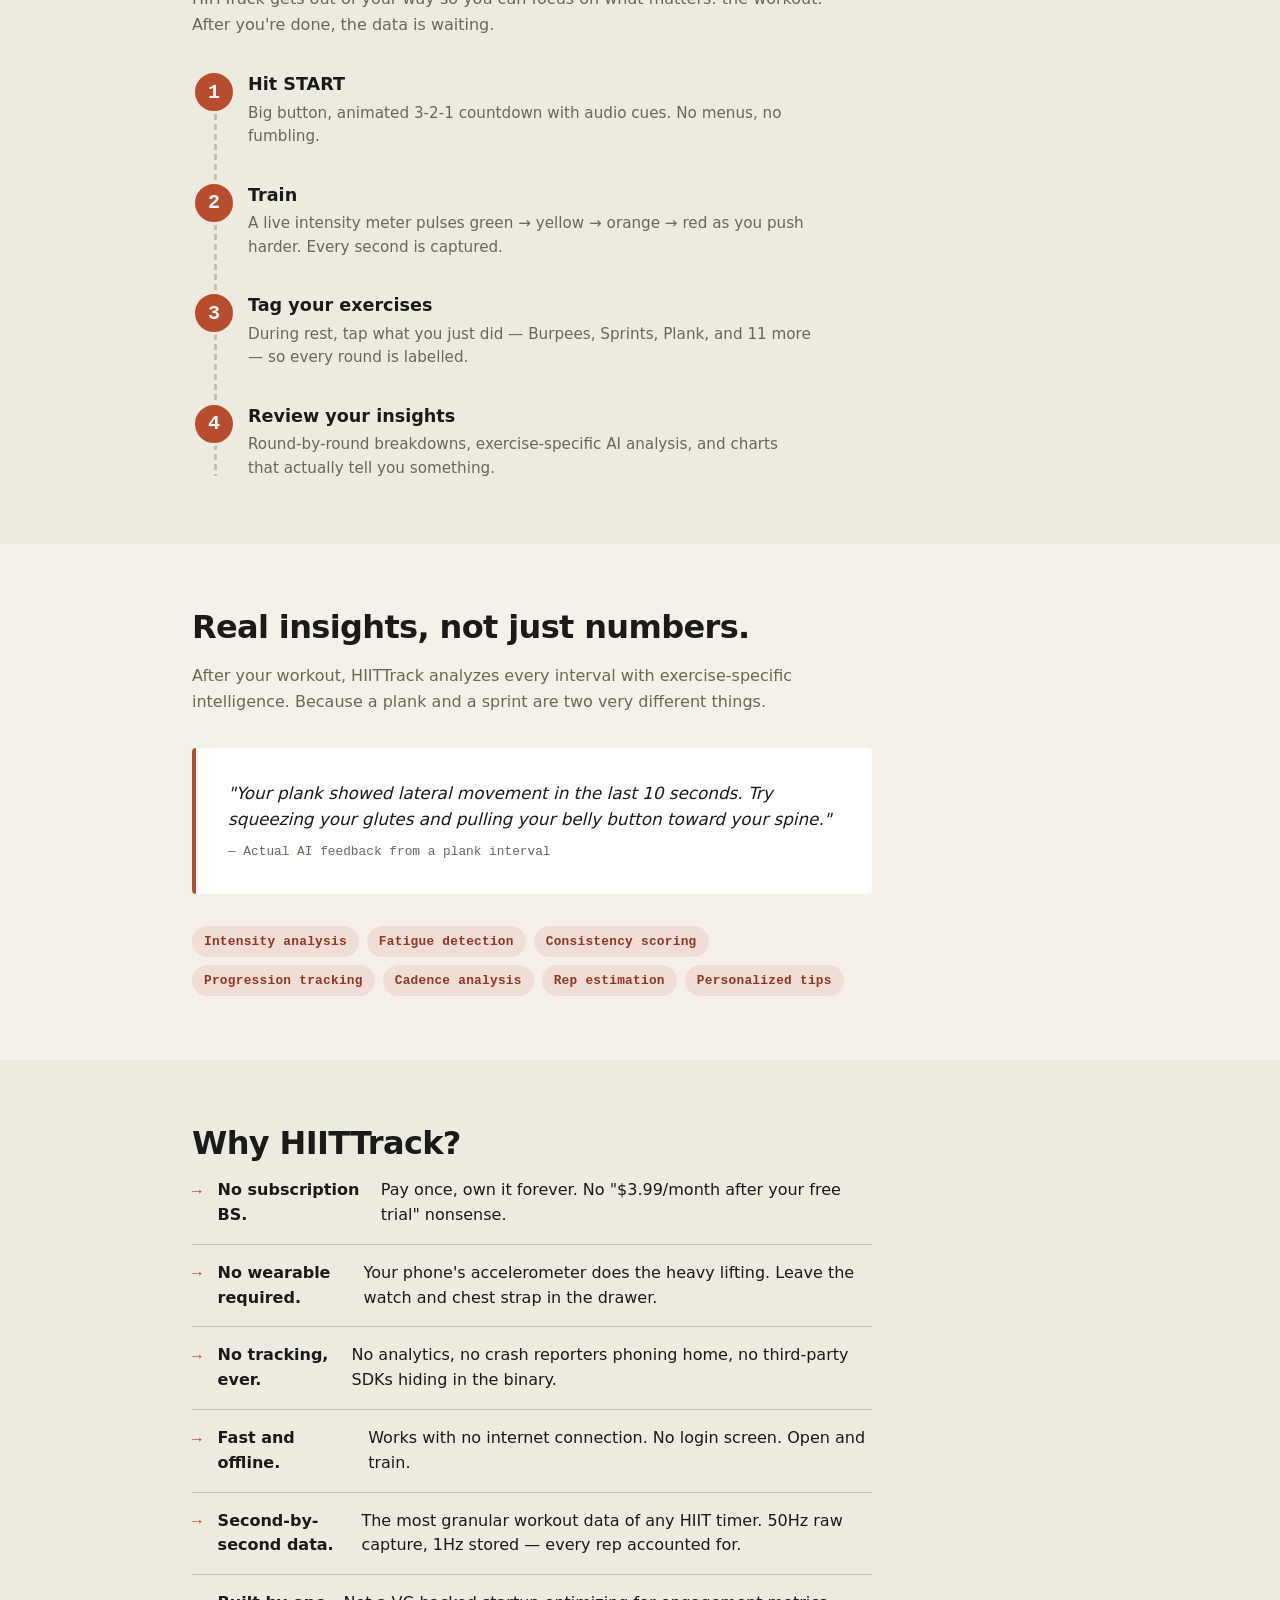
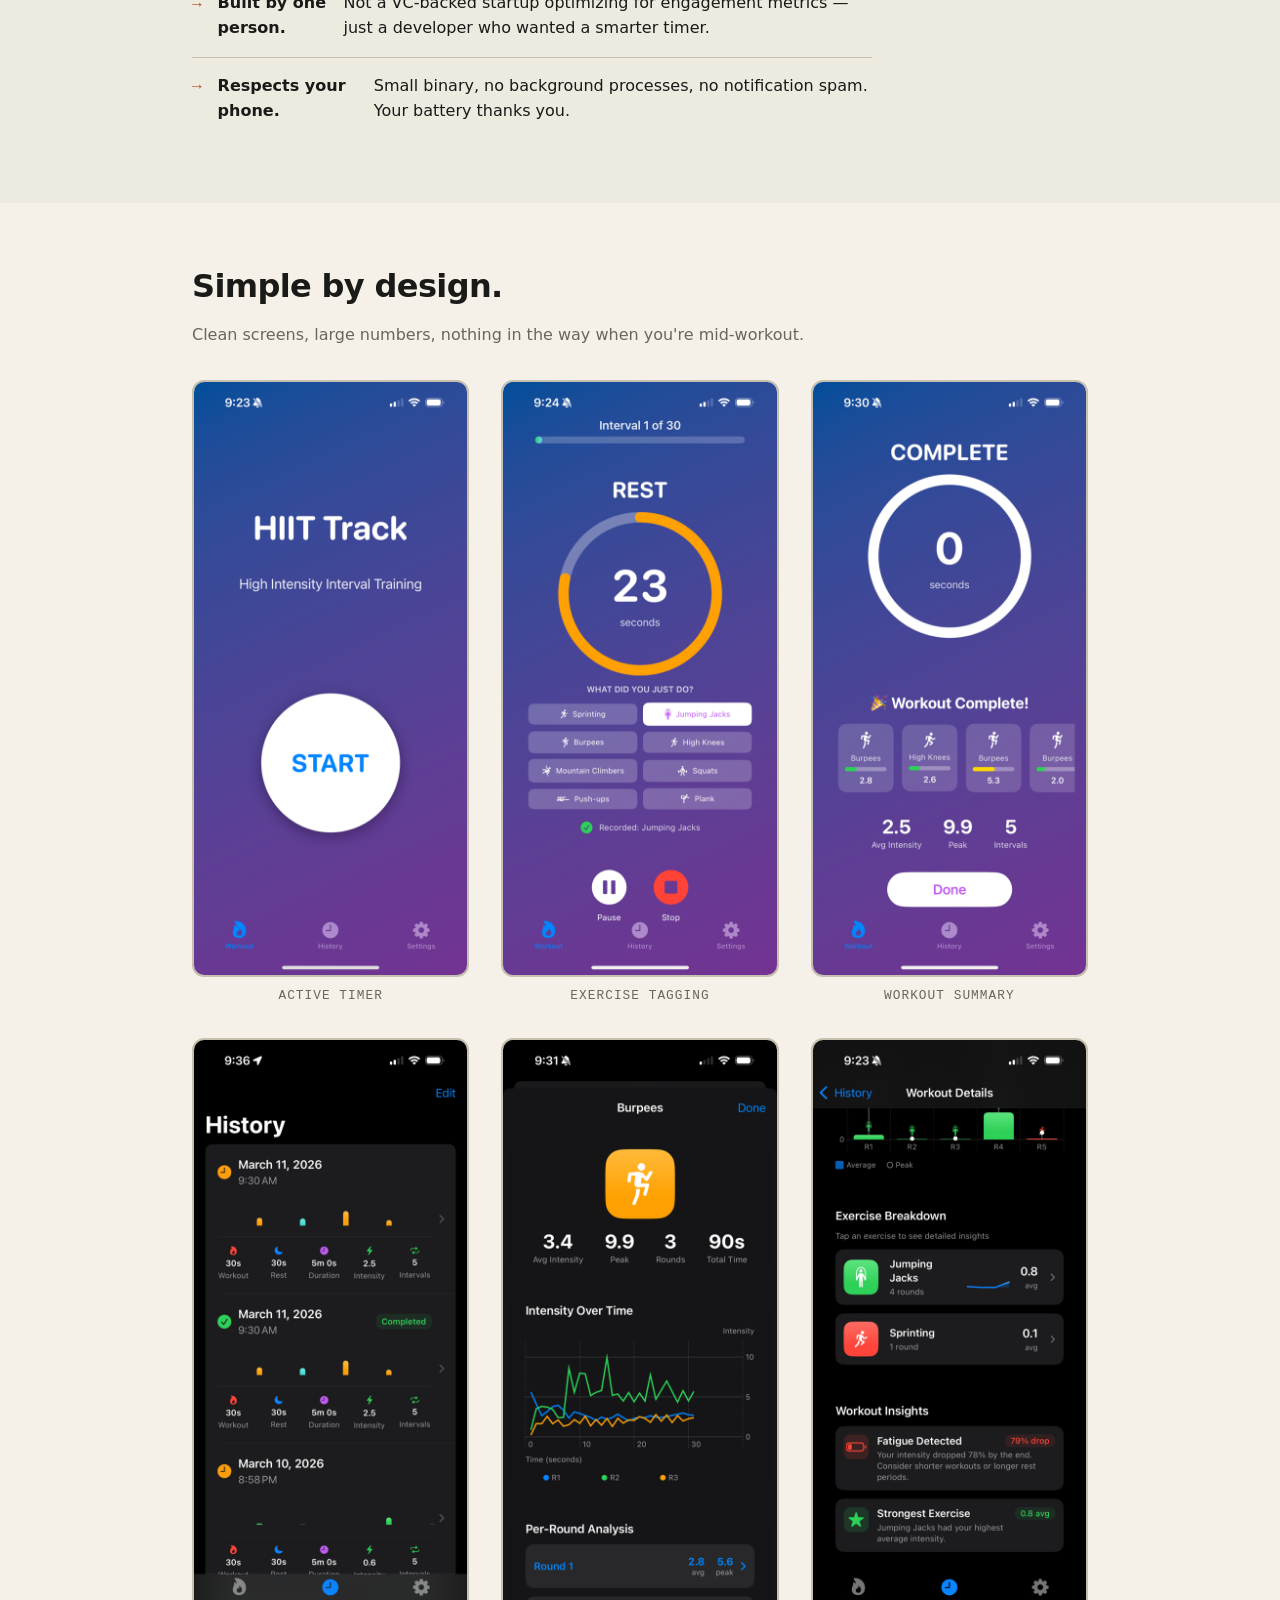
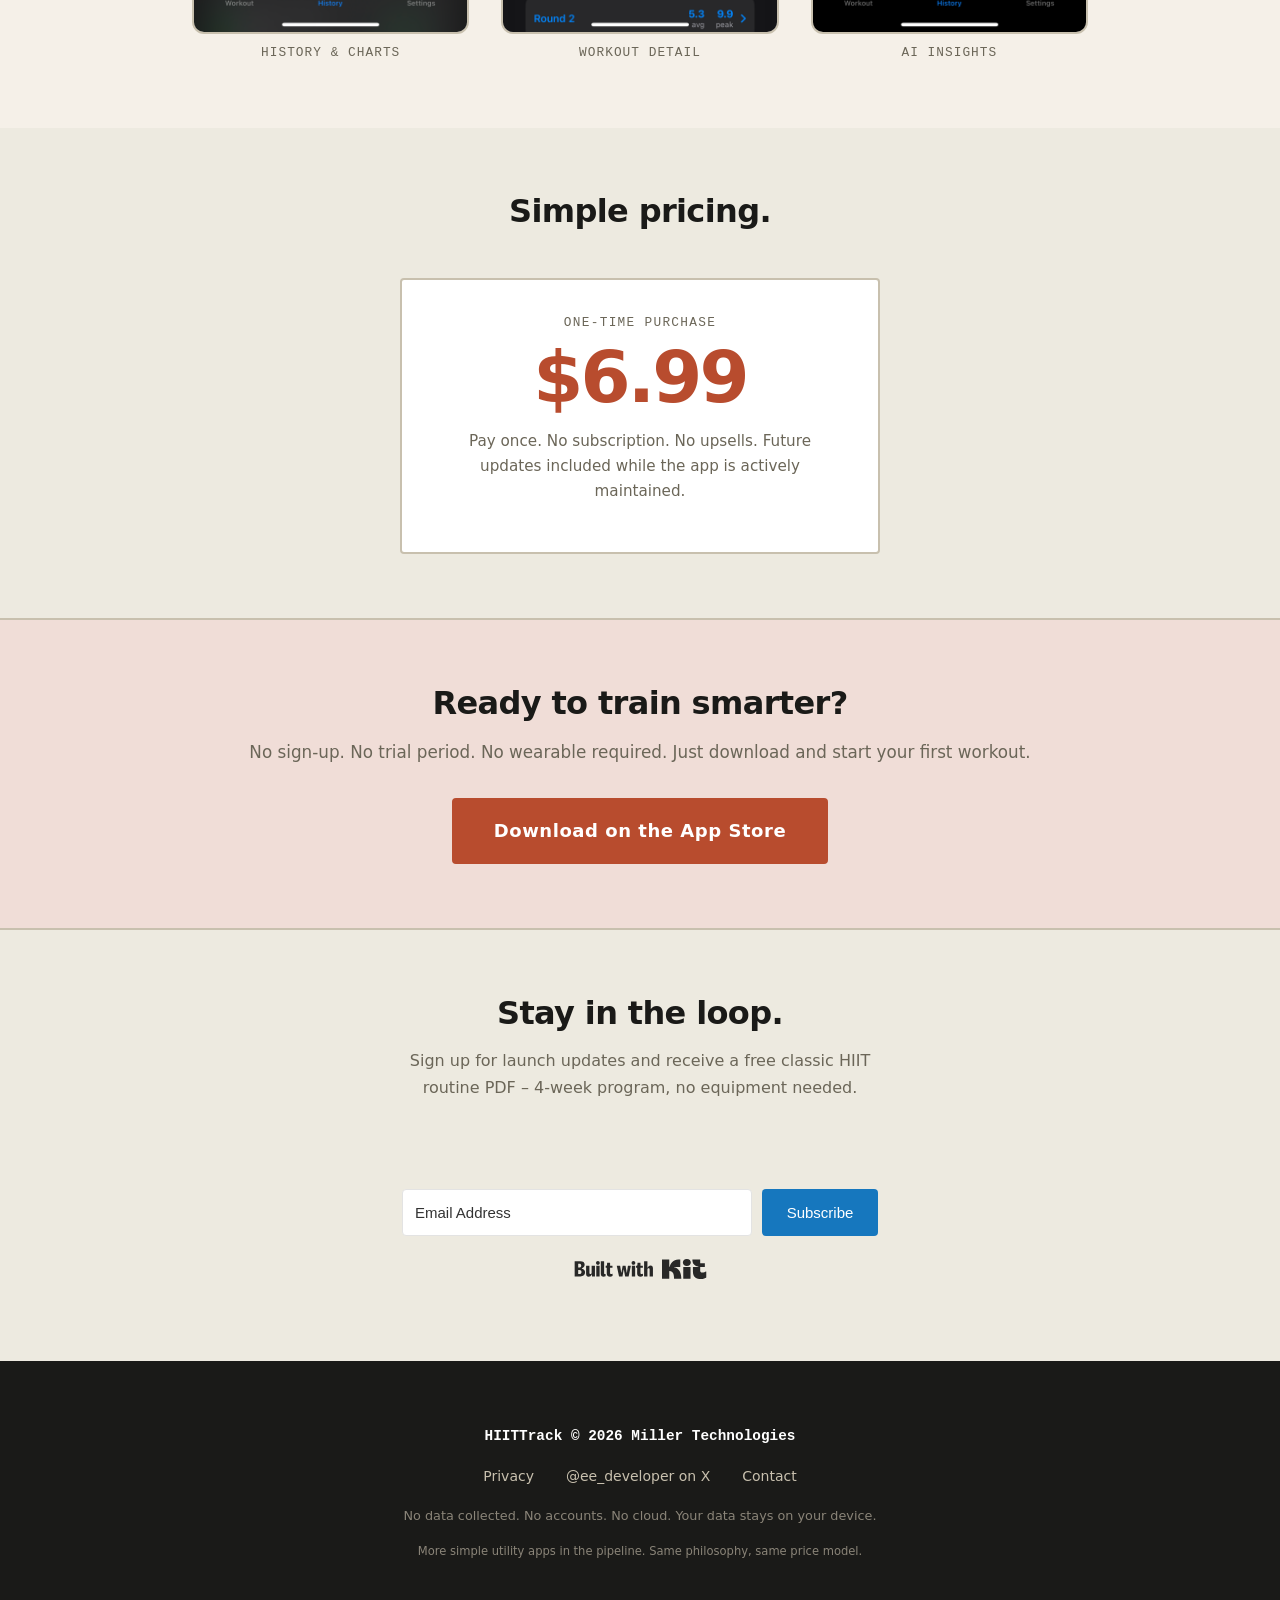
==== commit 5dcdc2b8: "Add app icons and update marketing content in HTML and instructions" ====
--- a/index.html
+++ b/index.html
@@ -11,6 +11,9 @@
   <meta property="og:type" content="website" />
   <!-- Replace with real deployed URL -->
   <meta property="og:url" content="https://www.hiittrack.com/" />
+  <meta property="og:image" content="https://www.hiittrack.com/icon.png" />
+  <link rel="icon" type="image/png" href="favicon.png" />
+  <link rel="apple-touch-icon" href="apple-touch-icon.png" />
   <title>HIITTrack – Simple HIIT Timer for iOS</title>
   <link rel="stylesheet" href="style.css" />
 </head>
@@ -20,8 +23,7 @@
   <header>
     <div class="container">
       <div class="logo-row">
-        <!-- Replace with real app icon image: <img src="icon.png" alt="HIITTrack app icon" class="app-icon" /> -->
-        <span class="app-icon-placeholder" aria-hidden="true">⏱</span>
+        <img src="icon.png" alt="HIITTrack app icon" class="app-icon" />
         <span class="app-wordmark">HIITTrack</span>
       </div>
       <h1 class="hero-headline">The HIIT timer that knows how hard you're&nbsp;working.</h1>
@@ -208,7 +210,6 @@
           <!-- Replace with actual price -->
           <p class="price-amount">$6.99</p>
           <p class="price-detail">Pay once. No subscription. No upsells. Future updates included while the app is actively maintained.</p>
-          <p class="price-note">Or try the free tier – core timer is always free. Unlock advanced features (history, custom intervals, Watch app) with a single in-app purchase.</p>
         </div>
       </div>
     </section>
